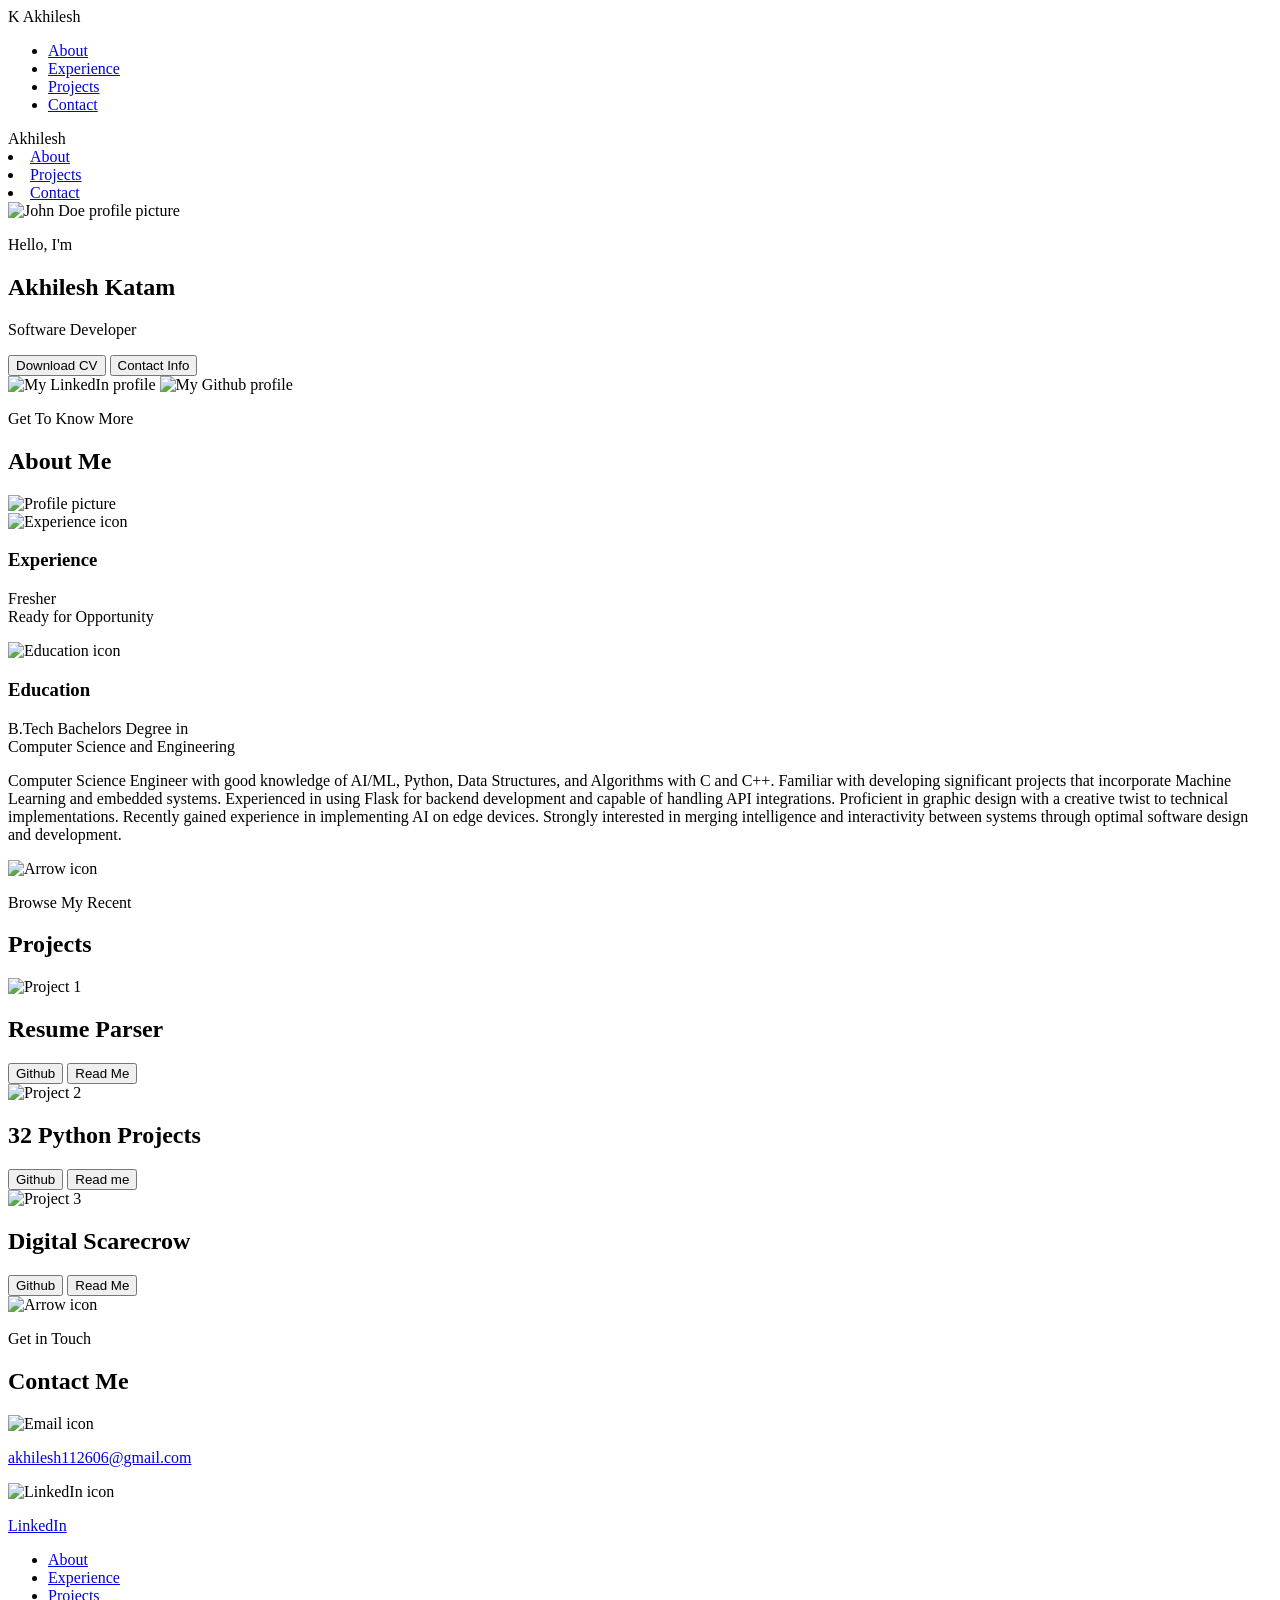
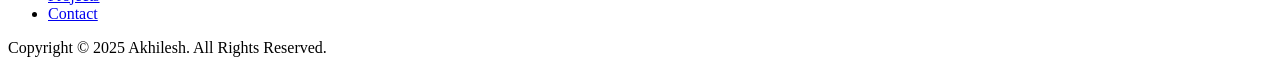
==== index.html @ 87db5cc2 "Add files via upload" ====
<!DOCTYPE html>
<html lang="en">
  <head>
    <meta charset="UTF-8" />
    <meta http-equiv="X-UA-Compatible" content="IE=edge" />
    <meta name="viewport" content="width=device-width, initial-scale=1.0" />
    <title>Akhilesh</title>
    <link rel="stylesheet" href="style.css" />
    <link rel="stylesheet" href="mediaqueries.css" />
  </head>
  <body>
    <nav id="desktop-nav">
      <div class="logo">K Akhilesh</div>
      <div>
        <ul class="nav-links">
          <li><a href="#about">About</a></li>
          <li><a href="#experience">Experience</a></li>
          <li><a href="#projects">Projects</a></li>
          <li><a href="#contact">Contact</a></li>
        </ul>
      </div>
    </nav>
    <nav id="hamburger-nav">
      <div class="logo">Akhilesh</div>
      <div class="hamburger-menu">
        <div class="hamburger-icon" onclick="toggleMenu()">
          <span></span>
          <span></span>
          <span></span>
        </div>
        <div class="menu-links">
          <li><a href="#about" onclick="toggleMenu()">About</a></li>
          <!-- <li><a href="#experience" onclick="toggleMenu()">Experience</a></li> -->
          <li><a href="#projects" onclick="toggleMenu()">Projects</a></li>
          <li><a href="#contact" onclick="toggleMenu()">Contact</a></li>
        </div>
      </div>
    </nav>
    <section id="profile">
      <div class="section__pic-container">
        <img src="./assets/profile-pic.png" alt="John Doe profile picture" />
      </div>
      <div class="section__text">
        <p class="section__text__p1">Hello, I'm</p>
        <h1 class="title">Akhilesh Katam</h1>
        <p class="section__text__p2">Software Developer</p>
        <div class="btn-container">
          <button
            class="btn btn-color-2"
            onclick="window.open('./assets/Akhilesh-Resume.pdf')"
          >
            Download CV
          </button>
          <button class="btn btn-color-1" onclick="location.href='./#contact'">
            Contact Info
          </button>
        </div>
        <div id="socials-container">
          <img
            src="./assets/linkedin.png"
            alt="My LinkedIn profile"
            class="icon"
            onclick="location.href='https://www.linkedin.com/in/akhilesh112606'"
          />
          <img
            src="./assets/github.png"
            alt="My Github profile"
            class="icon"
            onclick="location.href='https://github.com/akhilesh112606'"
          />
        </div>
      </div>
    </section>
    <section id="about">
      <p class="section__text__p1">Get To Know More</p>
      <h1 class="title">About Me</h1>
      <div class="section-container">
        <div class="section__pic-container">
          <img
            src="./assets/about-pic.png"
            alt="Profile picture"
            class="about-pic"
          />
        </div>
        <div class="about-details-container">
          <div class="about-containers">
            <div class="details-container">
              <img
                src="./assets/experience.png"
                alt="Experience icon"
                class="icon"
              />
              <h3>Experience</h3>
              <p>Fresher<br />Ready for Opportunity</p>
            </div>
            <div class="details-container">
              <img
                src="./assets/education.png"
                alt="Education icon"
                class="icon"
              />
              <h3>Education</h3>
              <p>B.Tech Bachelors Degree in<br />Computer Science and Engineering</p>
            </div>
          </div>
          <div class="text-container">
            <p>
              Computer Science Engineer with good knowledge of AI/ML, Python, Data Structures, and Algorithms with C and 
C++. Familiar with developing significant projects that incorporate Machine Learning and embedded systems. 
Experienced in using Flask for backend development and capable of handling API integrations. Proficient in 
graphic design with a creative twist to technical implementations. Recently gained experience in implementing AI 
on edge devices. Strongly interested in merging intelligence and interactivity between systems through optimal 
software design and development. 
            </p>
          </div>
        </div>
      </div>
      <img
        src="./assets/arrow.png"
        alt="Arrow icon"
        class="icon arrow"
        onclick="location.href='./#experience'"
      />
    </section>
    <!-- <section id="experience">
      <p class="section__text__p1">Explore My</p>
      <h1 class="title">Experience</h1>
      <div class="experience-details-container">
        <div class="about-containers">
          <div class="details-container">
            <h2 class="experience-sub-title">Frontend Development</h2>
            <div class="article-container">
              <article>
                <img
                  src="./assets/checkmark.png"
                  alt="Experience icon"
                  class="icon"
                />
                <div>
                  <h3>HTML</h3>
                  <p>Experienced</p>
                </div>
              </article>
              <article>
                <img
                  src="./assets/checkmark.png"
                  alt="Experience icon"
                  class="icon"
                />
                <div>
                  <h3>CSS</h3>
                  <p>Experienced</p>
                </div>
              </article>
              <article>
                <img
                  src="./assets/checkmark.png"
                  alt="Experience icon"
                  class="icon"
                />
                <div>
                  <h3>SASS</h3>
                  <p>Intermediate</p>
                </div>
              </article>
              <article>
                <img
                  src="./assets/checkmark.png"
                  alt="Experience icon"
                  class="icon"
                />
                <div>
                  <h3>JavaScript</h3>
                  <p>Basic</p>
                </div>
              </article>
              <article>
                <img
                  src="./assets/checkmark.png"
                  alt="Experience icon"
                  class="icon"
                />
                <div>
                  <h3>TypeScript</h3>
                  <p>Basic</p>
                </div>
              </article>
              <article>
                <img
                  src="./assets/checkmark.png"
                  alt="Experience icon"
                  class="icon"
                />
                <div>
                  <h3>Material UI</h3>
                  <p>Intermediate</p>
                </div>
              </article>
            </div>
          </div>
          <div class="details-container">
            <h2 class="experience-sub-title">Frontend Development</h2>
            <div class="article-container">
              <article>
                <img
                  src="./assets/checkmark.png"
                  alt="Experience icon"
                  class="icon"
                />
                <div>
                  <h3>PostgreSQL</h3>
                  <p>Basic</p>
                </div>
              </article>
              <article>
                <img
                  src="./assets/checkmark.png"
                  alt="Experience icon"
                  class="icon"
                />
                <div>
                  <h3>Node JS</h3>
                  <p>Intermediate</p>
                </div>
              </article>
              <article>
                <img
                  src="./assets/checkmark.png"
                  alt="Experience icon"
                  class="icon"
                />
                <div>
                  <h3>Express JS</h3>
                  <p>Intermediate</p>
                </div>
              </article>
              <article>
                <img
                  src="./assets/checkmark.png"
                  alt="Experience icon"
                  class="icon"
                />
                <div>
                  <h3>Git</h3>
                  <p>Intermediate</p>
                </div>
              </article>
            </div>
          </div>
        </div>
      </div>
      <img
        src="./assets/arrow.png"
        alt="Arrow icon"
        class="icon arrow"
        onclick="location.href='./#projects'"
      />
    </section> -->
    <section id="projects">
      <p class="section__text__p1">Browse My Recent</p>
      <h1 class="title">Projects</h1>
      <div class="experience-details-container">
        <div class="about-containers">
          <div class="details-container color-container">
            <div class="article-container">
              <img
                src="./assets/project-1.png"
                alt="Project 1"
                class="project-img"
              />
            </div>
            <h2 class="experience-sub-title project-title">Resume Parser</h2>
            <div class="btn-container">
              <button
                class="btn btn-color-2 project-btn"
                onclick="location.href='https://github.com/akhilesh112606/Resume_Parser'"
              >
                Github
              </button>
              <button
                class="btn btn-color-2 project-btn"
                onclick="location.href='https://github.com/akhilesh112606/Resume_Parser/blob/main/README.md'"
              >
                Read Me
              </button>
            </div>
          </div>
          <div class="details-container color-container">
            <div class="article-container">
              <img
                src="./assets/project-2.png"
                alt="Project 2"
                class="project-img"
              />
            </div>
            <h2 class="experience-sub-title project-title">32 Python Projects</h2>
            <div class="btn-container">
              <button
                class="btn btn-color-2 project-btn"
                onclick="location.href='https://github.com/akhilesh112606/Python-Projects'"
              >
                Github
              </button>
              <button
                class="btn btn-color-2 project-btn"
                onclick="location.href='https://github.com/akhilesh112606/Python-Projects/blob/main/README.md'"
              >
                Read me
              </button>
            </div>
          </div>
          <div class="details-container color-container">
            <div class="article-container">
              <img
                src="./assets/project-3.jpg"
                alt="Project 3"
                class="project-img"
              />
            </div>
            <h2 class="experience-sub-title project-title">Digital Scarecrow</h2>
            <div class="btn-container">
              <button
                class="btn btn-color-2 project-btn"
                onclick="location.href='https://github.com/akhilesh112606/Digital-Scarecrow-IoT-ML'"
              >
                Github
              </button>
              <button
                class="btn btn-color-2 project-btn"
                onclick="location.href='https://github.com/akhilesh112606/Digital-Scarecrow-IoT-ML/blob/main/README.md'"
              >
                Read Me
              </button>
            </div>
          </div>
        </div>
      </div>
      <img
        src="./assets/arrow.png"
        alt="Arrow icon"
        class="icon arrow"
        onclick="location.href='./#contact'"
      />
    </section>
    <section id="contact">
      <p class="section__text__p1">Get in Touch</p>
      <h1 class="title">Contact Me</h1>
      <div class="contact-info-upper-container">
        <div class="contact-info-container">
          <img
            src="./assets/email.png"
            alt="Email icon"
            class="icon contact-icon email-icon"
          />
          <p><a href="mailto:akhilesh112606@gmail.com">akhilesh112606@gmail.com</a></p>
        </div>
        <div class="contact-info-container">
          <img
            src="./assets/linkedin.png"
            alt="LinkedIn icon"
            class="icon contact-icon"
          />
          <p><a href="https://www.linkedin.com/in/akhilesh112606">LinkedIn</a></p>
        </div>
      </div>
    </section>
    <footer>
      <nav>
        <div class="nav-links-container">
          <ul class="nav-links">
            <li><a href="#about">About</a></li>
            <li><a href="#experience">Experience</a></li>
            <li><a href="#projects">Projects</a></li>
            <li><a href="#contact">Contact</a></li>
          </ul>
        </div>
      </nav>
      <p>Copyright &#169; 2025 Akhilesh. All Rights Reserved.</p>
    </footer>
    <script src="script.js"></script>
  </body>
</html>
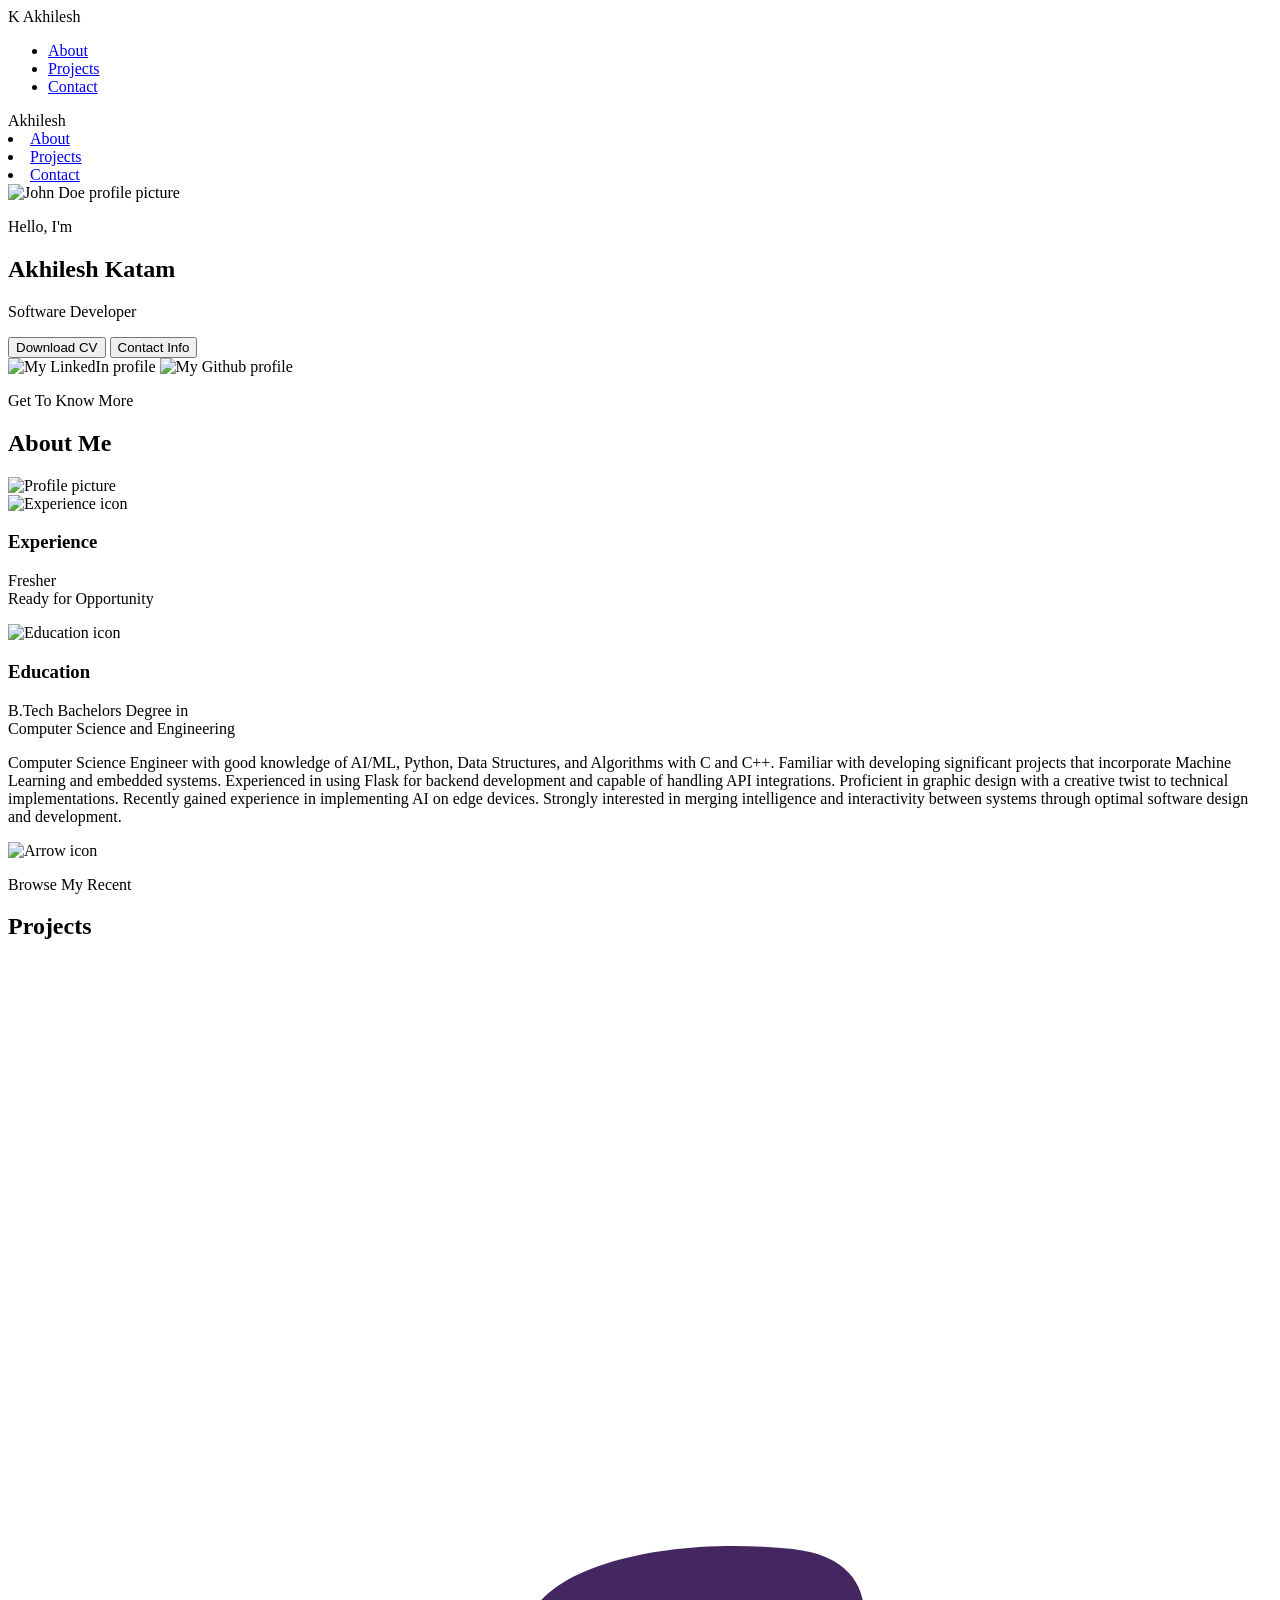
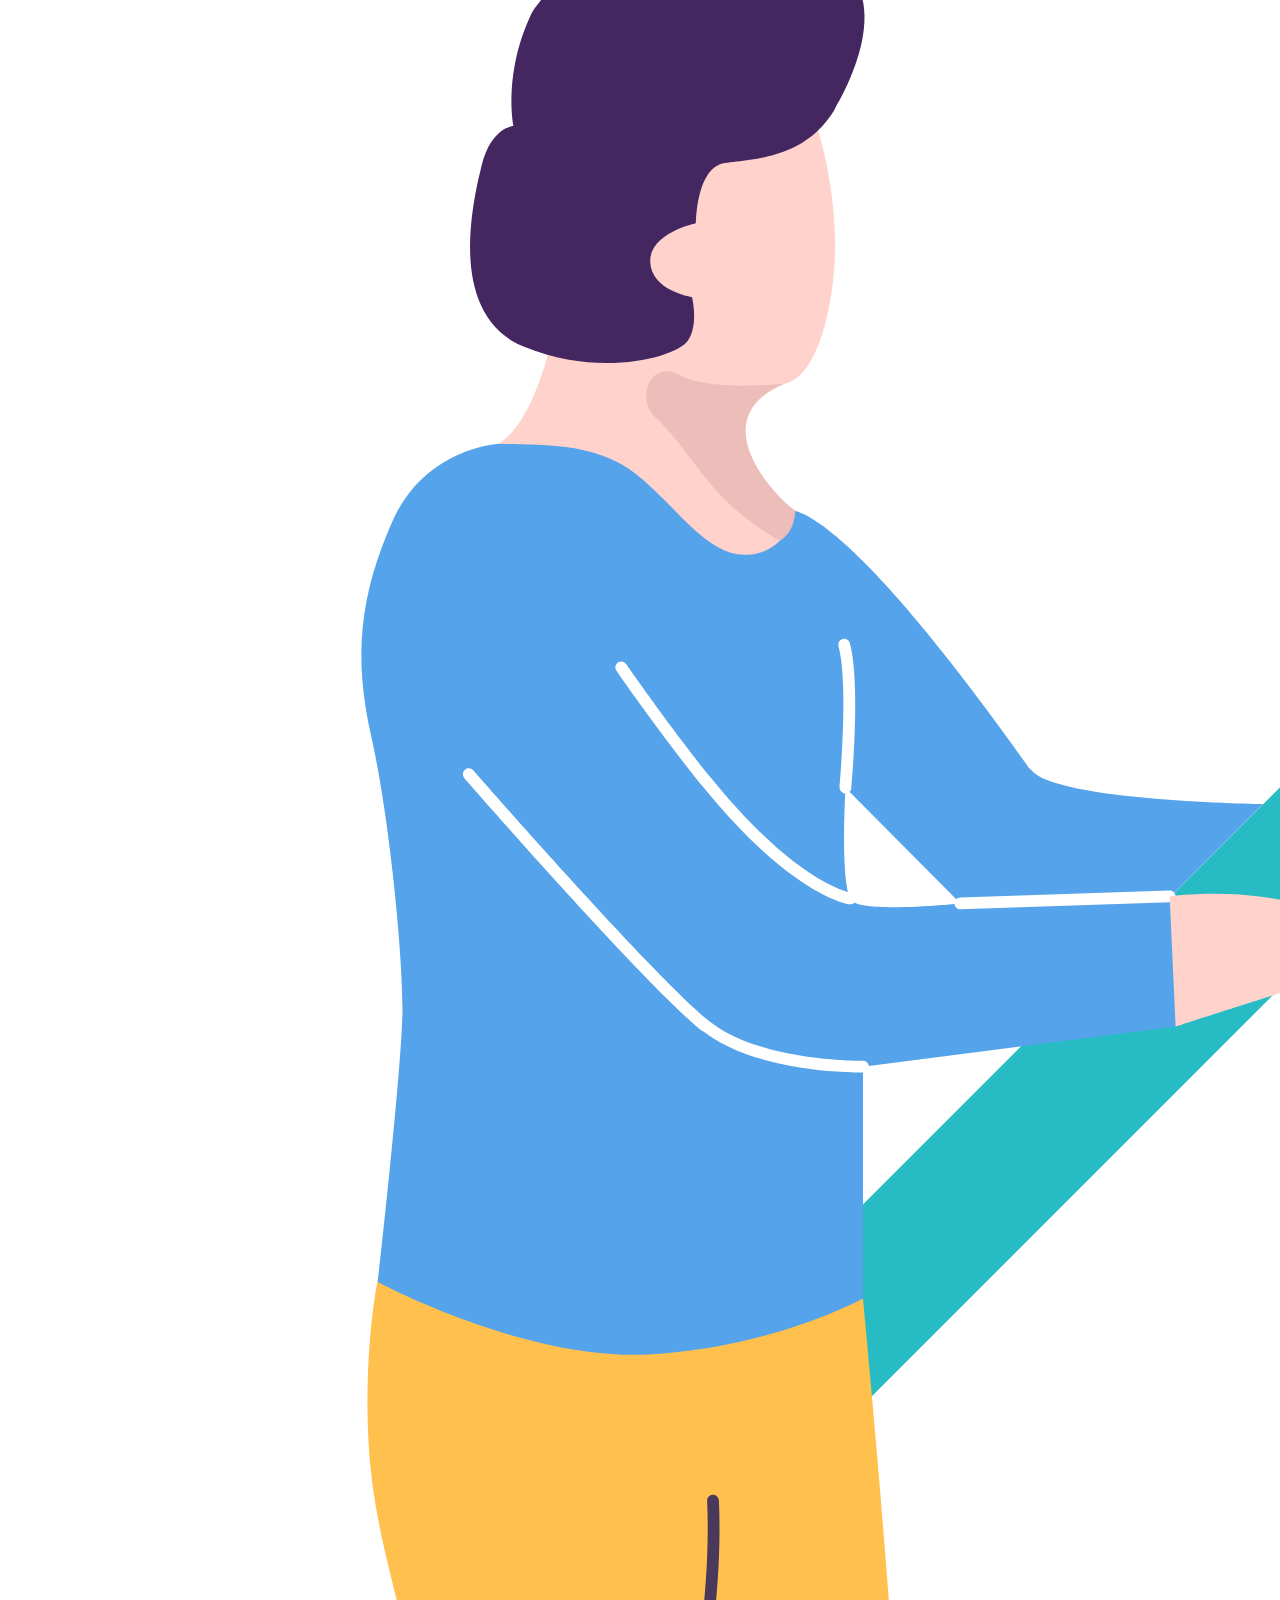
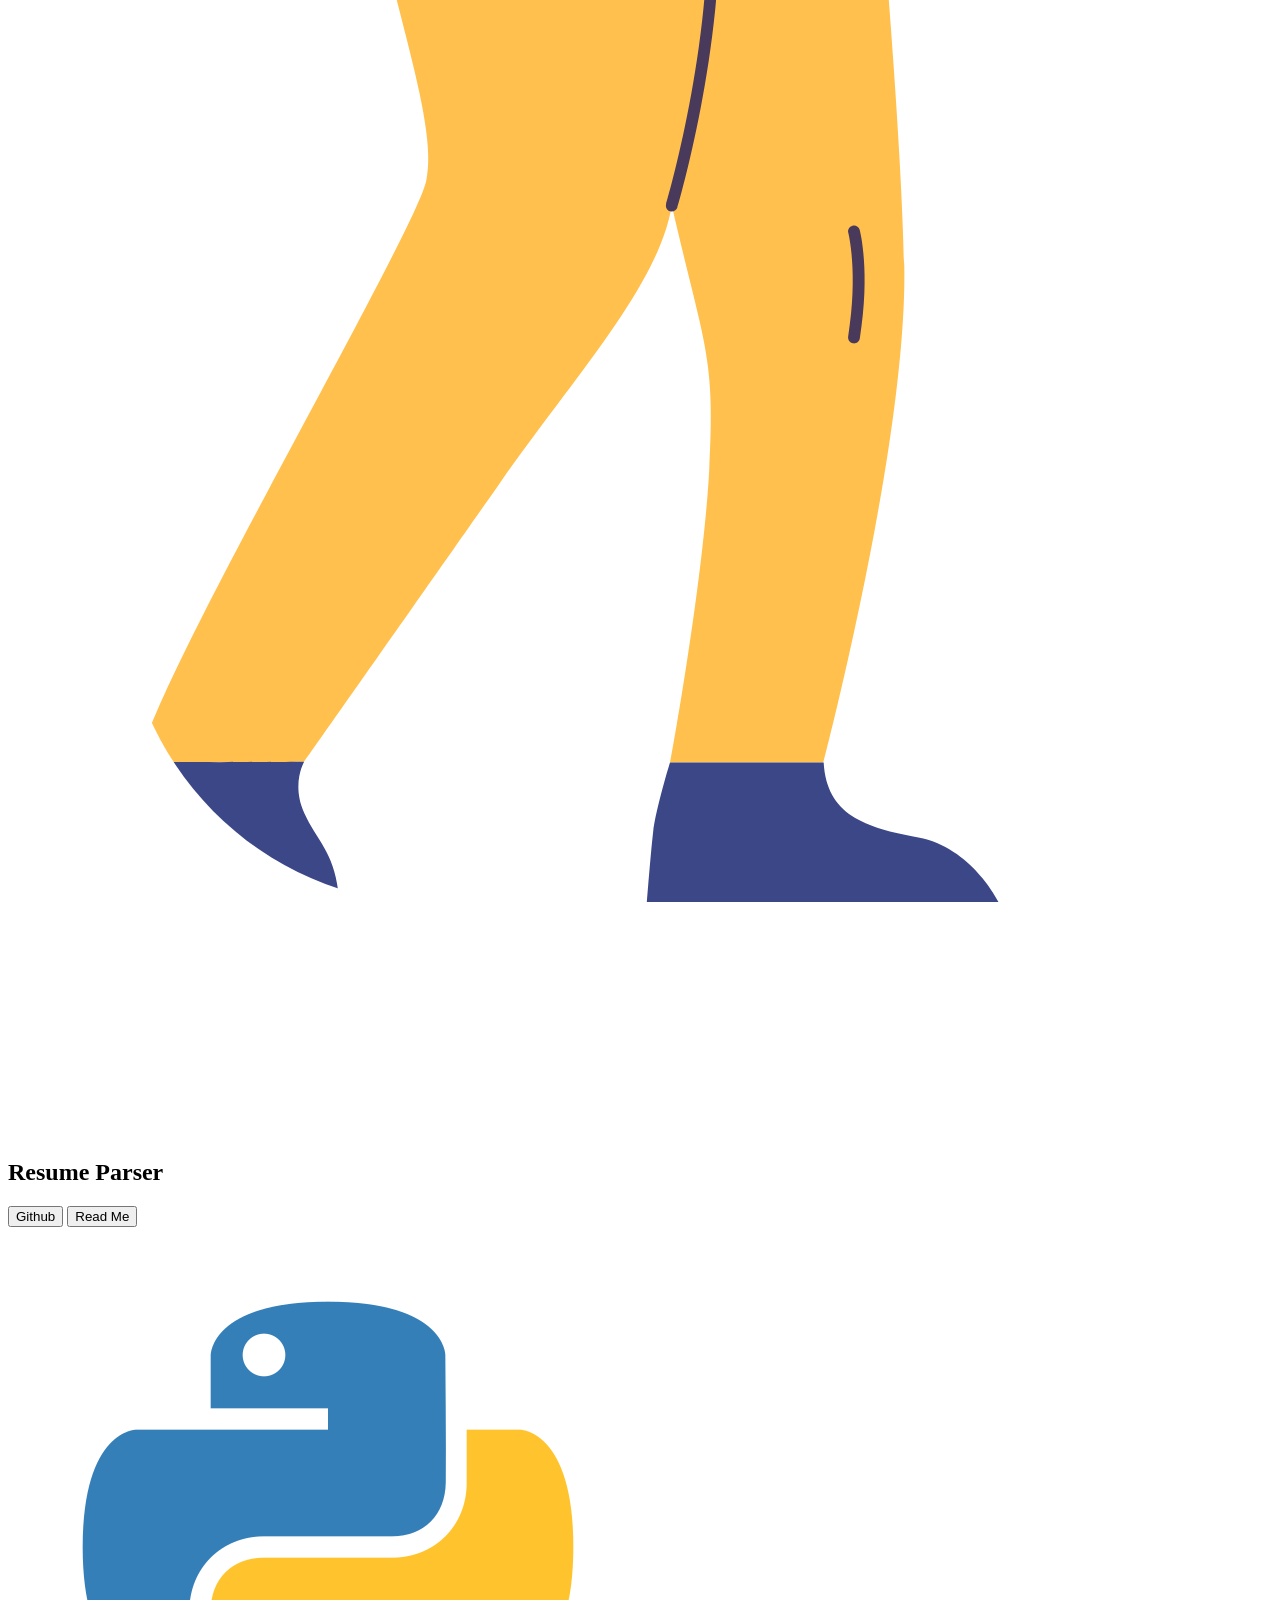
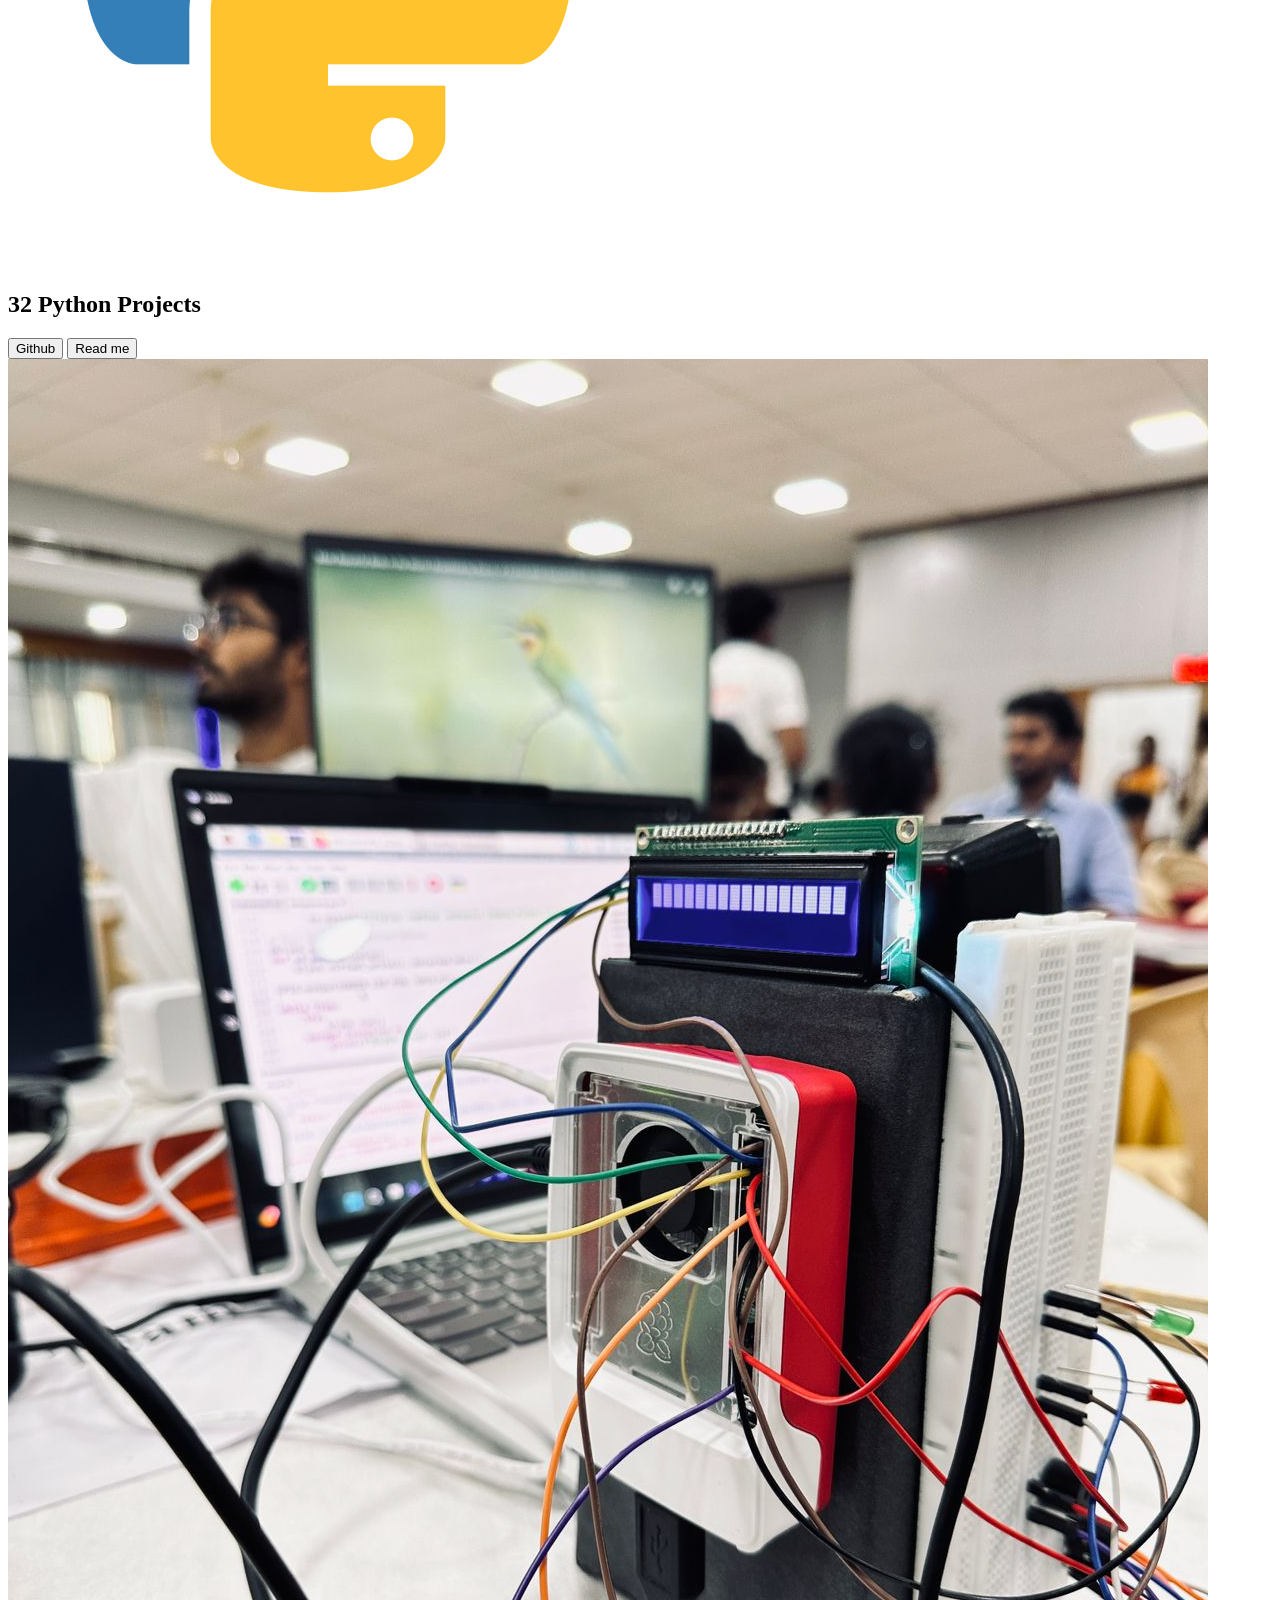
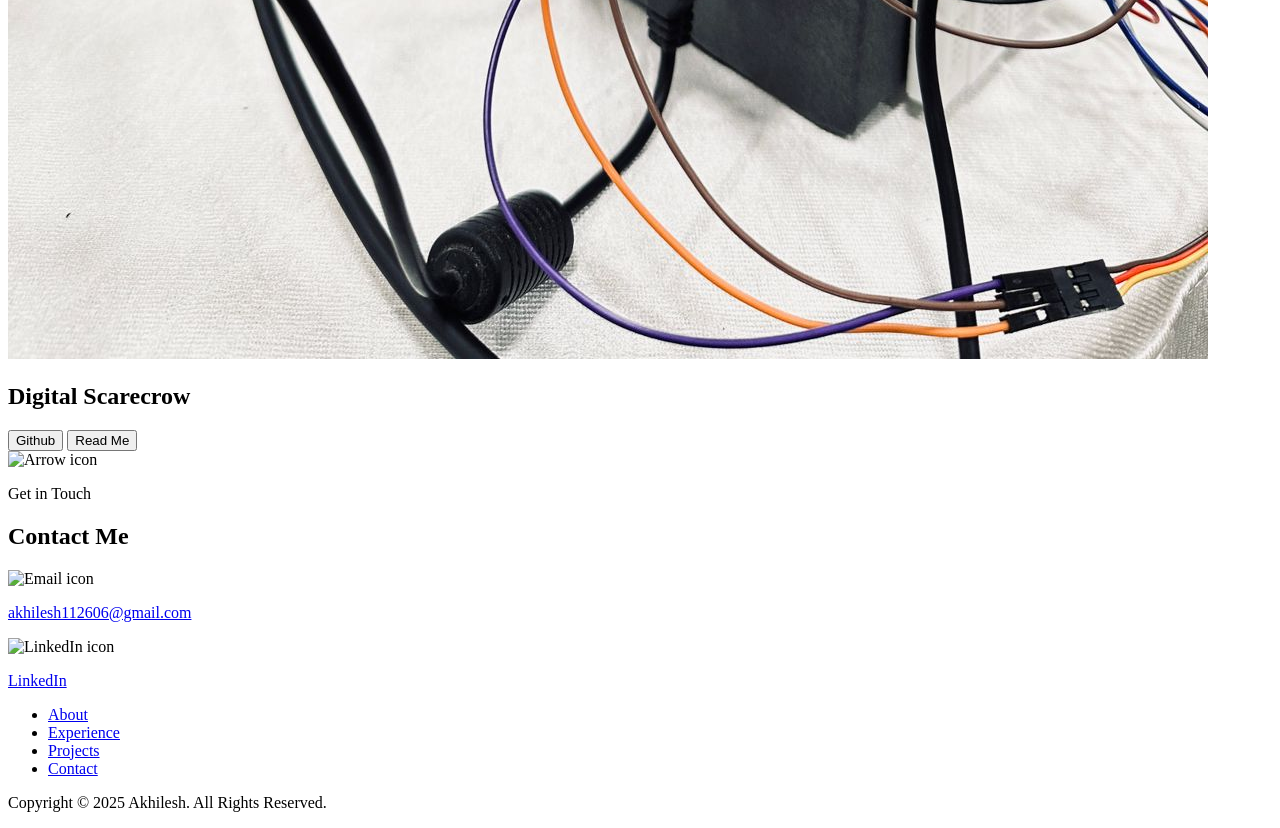
==== commit afdf99a9: "Update index.html" ====
--- a/index.html
+++ b/index.html
@@ -14,7 +14,7 @@
       <div>
         <ul class="nav-links">
           <li><a href="#about">About</a></li>
-          <li><a href="#experience">Experience</a></li>
+<!--           <li><a href="#experience">Experience</a></li> -->
           <li><a href="#projects">Projects</a></li>
           <li><a href="#contact">Contact</a></li>
         </ul>
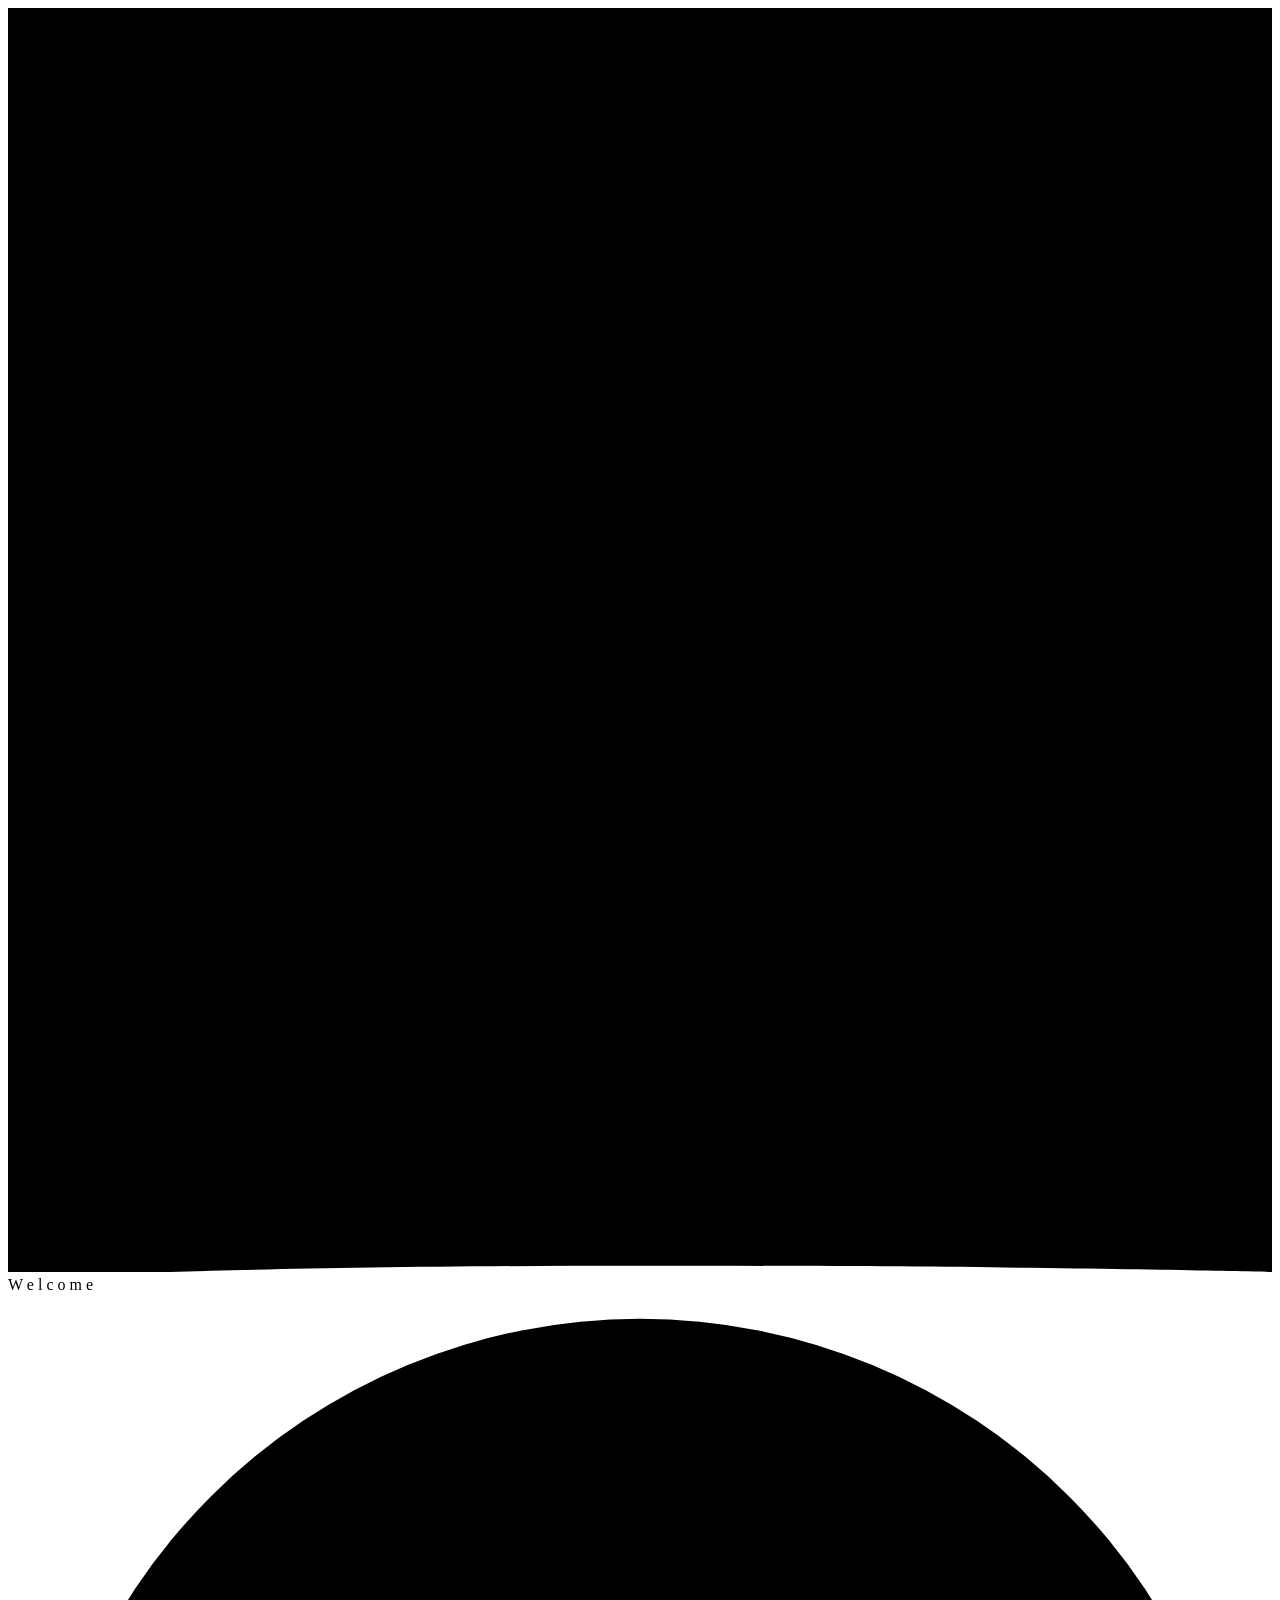
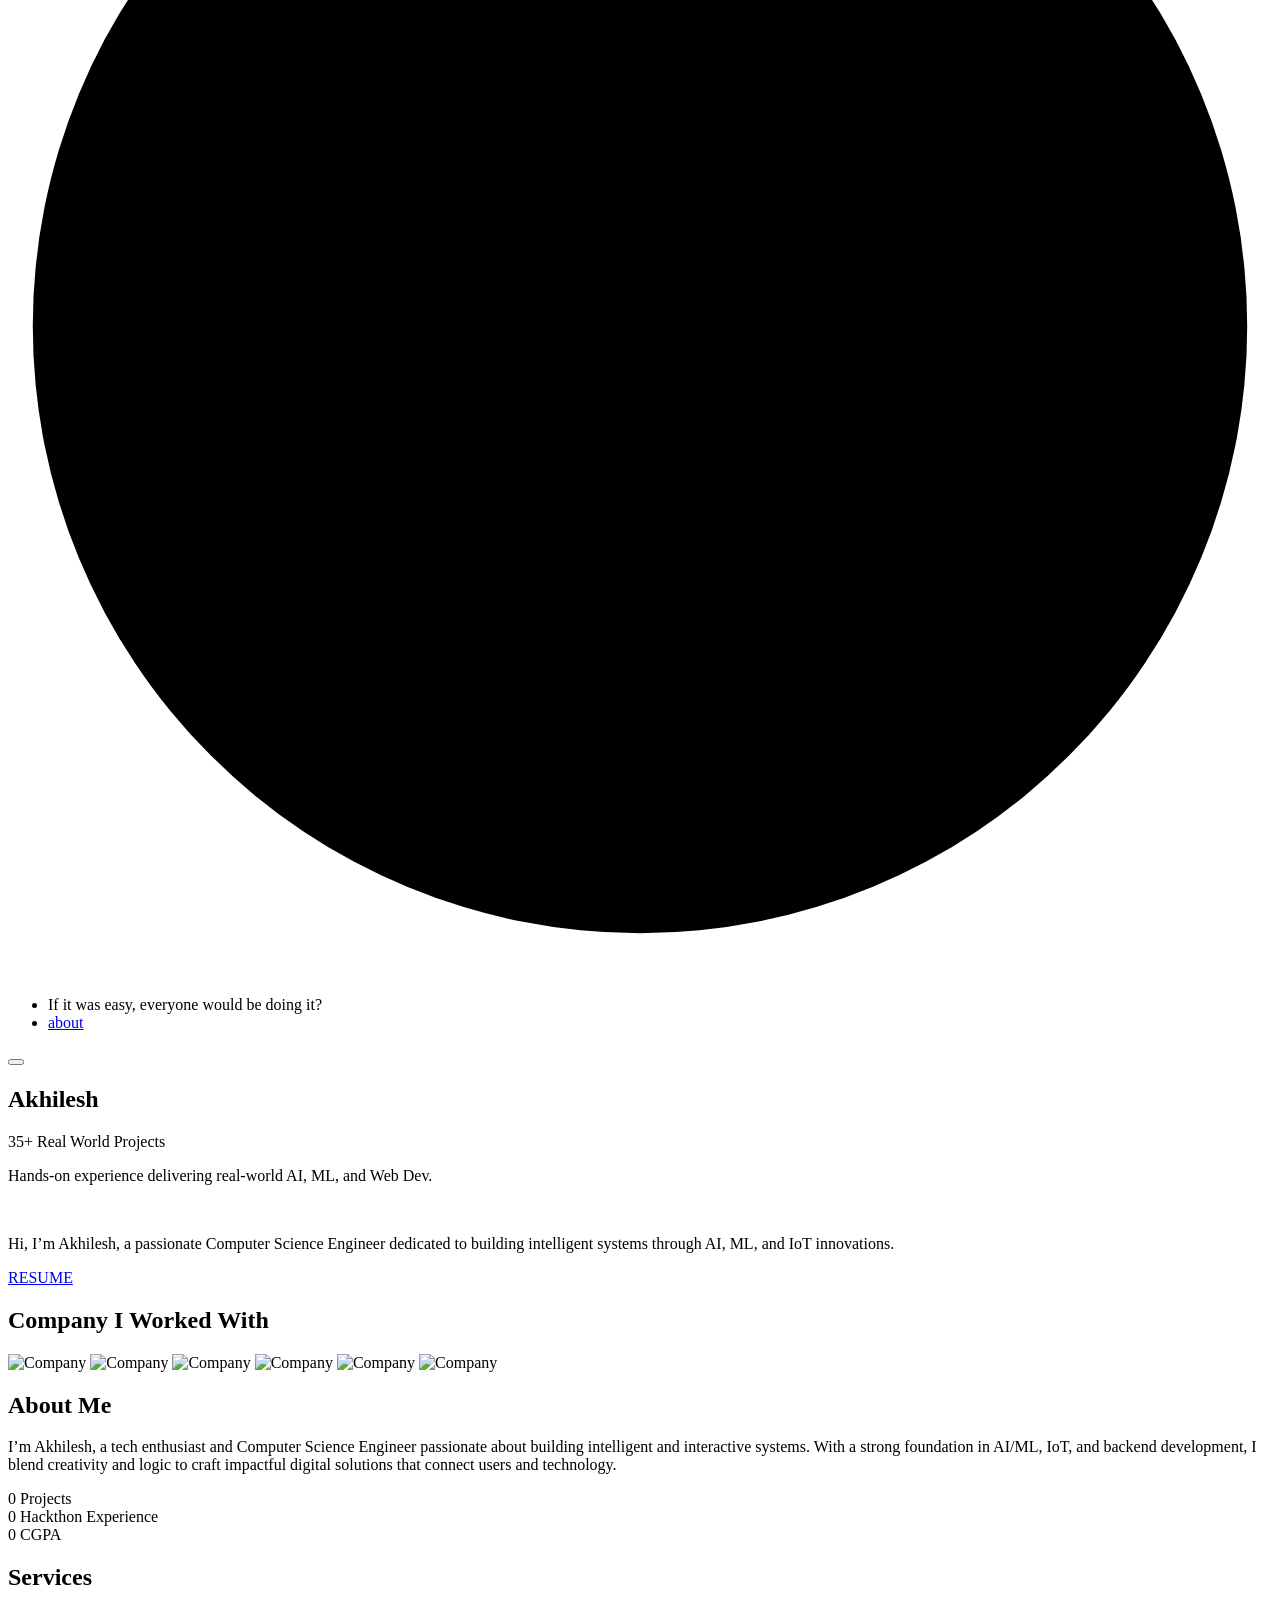
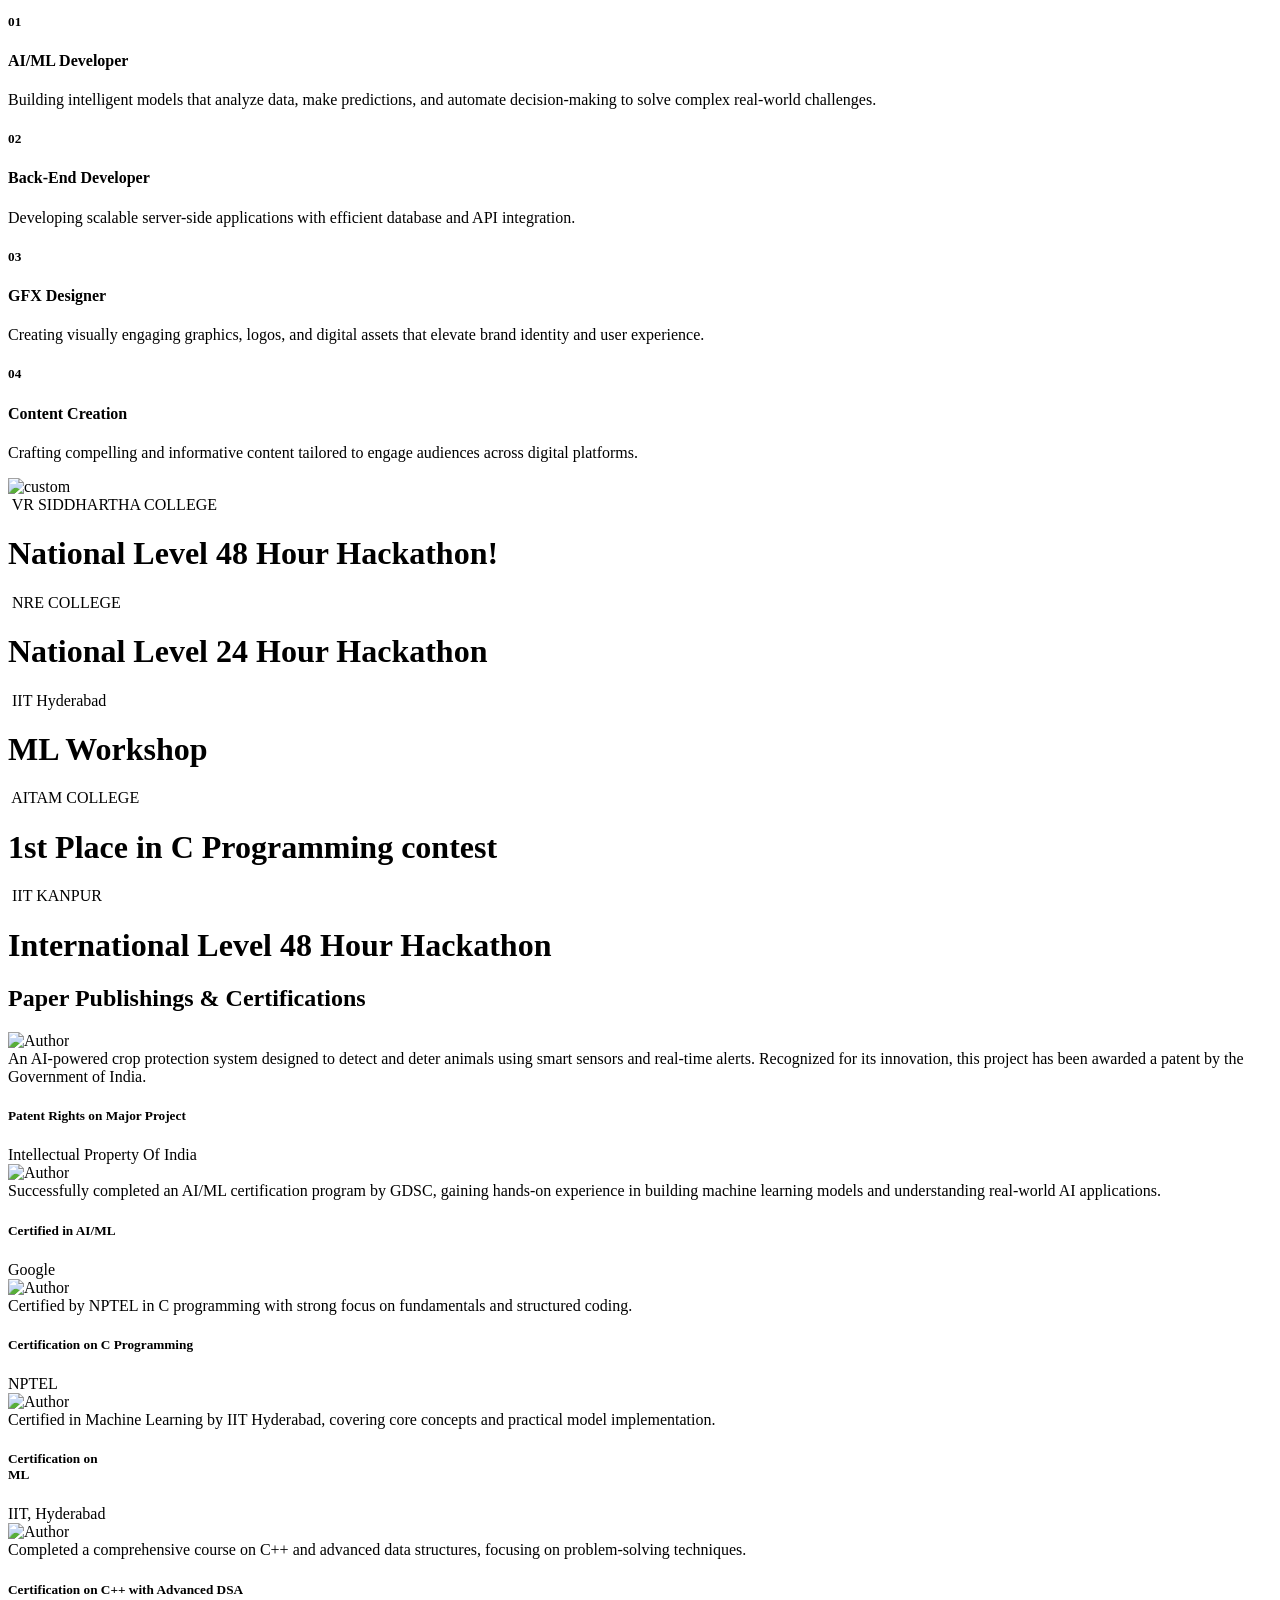
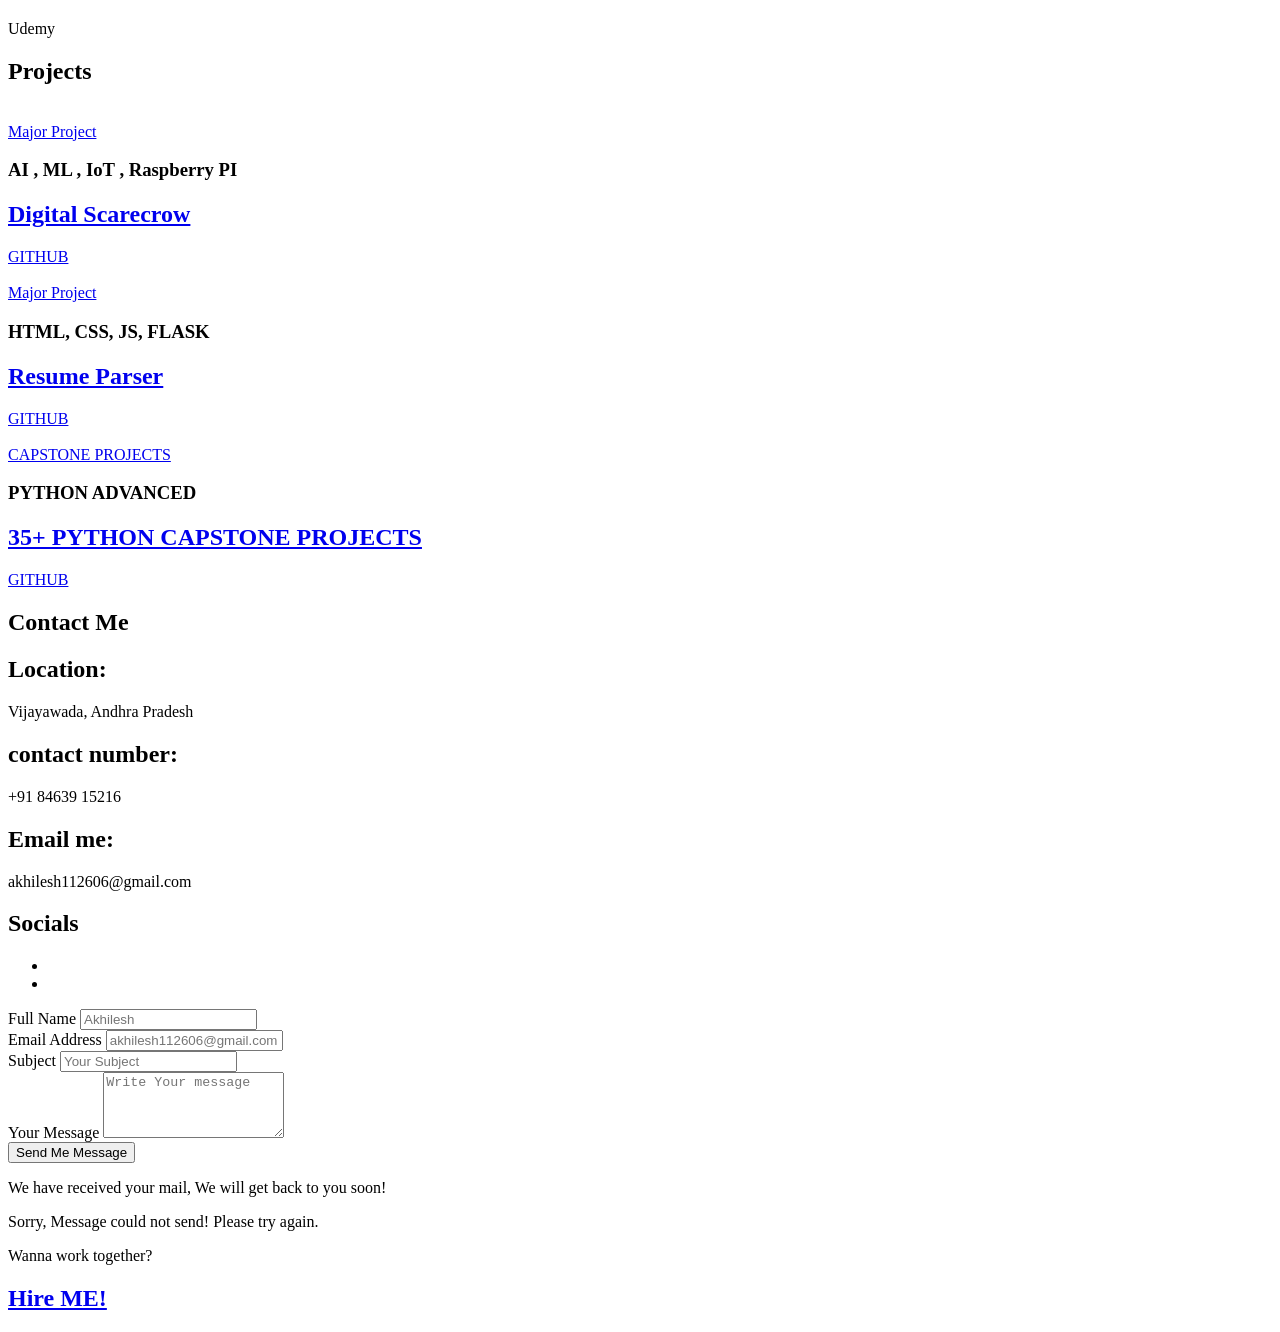
==== commit ffd364ea: "Add files via upload" ====
--- a/index.html
+++ b/index.html
@@ -1,382 +1,721 @@
-<!DOCTYPE html>
-<html lang="en">
-  <head>
-    <meta charset="UTF-8" />
-    <meta http-equiv="X-UA-Compatible" content="IE=edge" />
-    <meta name="viewport" content="width=device-width, initial-scale=1.0" />
-    <title>Akhilesh</title>
-    <link rel="stylesheet" href="style.css" />
-    <link rel="stylesheet" href="mediaqueries.css" />
-  </head>
-  <body>
-    <nav id="desktop-nav">
-      <div class="logo">K Akhilesh</div>
-      <div>
-        <ul class="nav-links">
-          <li><a href="#about">About</a></li>
-<!--           <li><a href="#experience">Experience</a></li> -->
-          <li><a href="#projects">Projects</a></li>
-          <li><a href="#contact">Contact</a></li>
-        </ul>
-      </div>
-    </nav>
-    <nav id="hamburger-nav">
-      <div class="logo">Akhilesh</div>
-      <div class="hamburger-menu">
-        <div class="hamburger-icon" onclick="toggleMenu()">
-          <span></span>
-          <span></span>
-          <span></span>
-        </div>
-        <div class="menu-links">
-          <li><a href="#about" onclick="toggleMenu()">About</a></li>
-          <!-- <li><a href="#experience" onclick="toggleMenu()">Experience</a></li> -->
-          <li><a href="#projects" onclick="toggleMenu()">Projects</a></li>
-          <li><a href="#contact" onclick="toggleMenu()">Contact</a></li>
-        </div>
-      </div>
-    </nav>
-    <section id="profile">
-      <div class="section__pic-container">
-        <img src="./assets/profile-pic.png" alt="John Doe profile picture" />
-      </div>
-      <div class="section__text">
-        <p class="section__text__p1">Hello, I'm</p>
-        <h1 class="title">Akhilesh Katam</h1>
-        <p class="section__text__p2">Software Developer</p>
-        <div class="btn-container">
-          <button
-            class="btn btn-color-2"
-            onclick="window.open('./assets/Akhilesh-Resume.pdf')"
-          >
-            Download CV
-          </button>
-          <button class="btn btn-color-1" onclick="location.href='./#contact'">
-            Contact Info
-          </button>
-        </div>
-        <div id="socials-container">
-          <img
-            src="./assets/linkedin.png"
-            alt="My LinkedIn profile"
-            class="icon"
-            onclick="location.href='https://www.linkedin.com/in/akhilesh112606'"
-          />
-          <img
-            src="./assets/github.png"
-            alt="My Github profile"
-            class="icon"
-            onclick="location.href='https://github.com/akhilesh112606'"
-          />
-        </div>
-      </div>
-    </section>
-    <section id="about">
-      <p class="section__text__p1">Get To Know More</p>
-      <h1 class="title">About Me</h1>
-      <div class="section-container">
-        <div class="section__pic-container">
-          <img
-            src="./assets/about-pic.png"
-            alt="Profile picture"
-            class="about-pic"
-          />
-        </div>
-        <div class="about-details-container">
-          <div class="about-containers">
-            <div class="details-container">
-              <img
-                src="./assets/experience.png"
-                alt="Experience icon"
-                class="icon"
-              />
-              <h3>Experience</h3>
-              <p>Fresher<br />Ready for Opportunity</p>
-            </div>
-            <div class="details-container">
-              <img
-                src="./assets/education.png"
-                alt="Education icon"
-                class="icon"
-              />
-              <h3>Education</h3>
-              <p>B.Tech Bachelors Degree in<br />Computer Science and Engineering</p>
-            </div>
-          </div>
-          <div class="text-container">
-            <p>
-              Computer Science Engineer with good knowledge of AI/ML, Python, Data Structures, and Algorithms with C and 
-C++. Familiar with developing significant projects that incorporate Machine Learning and embedded systems. 
-Experienced in using Flask for backend development and capable of handling API integrations. Proficient in 
-graphic design with a creative twist to technical implementations. Recently gained experience in implementing AI 
-on edge devices. Strongly interested in merging intelligence and interactivity between systems through optimal 
-software design and development. 
-            </p>
-          </div>
-        </div>
-      </div>
-      <img
-        src="./assets/arrow.png"
-        alt="Arrow icon"
-        class="icon arrow"
-        onclick="location.href='./#experience'"
-      />
-    </section>
-    <!-- <section id="experience">
-      <p class="section__text__p1">Explore My</p>
-      <h1 class="title">Experience</h1>
-      <div class="experience-details-container">
-        <div class="about-containers">
-          <div class="details-container">
-            <h2 class="experience-sub-title">Frontend Development</h2>
-            <div class="article-container">
-              <article>
-                <img
-                  src="./assets/checkmark.png"
-                  alt="Experience icon"
-                  class="icon"
-                />
-                <div>
-                  <h3>HTML</h3>
-                  <p>Experienced</p>
-                </div>
-              </article>
-              <article>
-                <img
-                  src="./assets/checkmark.png"
-                  alt="Experience icon"
-                  class="icon"
-                />
-                <div>
-                  <h3>CSS</h3>
-                  <p>Experienced</p>
-                </div>
-              </article>
-              <article>
-                <img
-                  src="./assets/checkmark.png"
-                  alt="Experience icon"
-                  class="icon"
-                />
-                <div>
-                  <h3>SASS</h3>
-                  <p>Intermediate</p>
-                </div>
-              </article>
-              <article>
-                <img
-                  src="./assets/checkmark.png"
-                  alt="Experience icon"
-                  class="icon"
-                />
-                <div>
-                  <h3>JavaScript</h3>
-                  <p>Basic</p>
-                </div>
-              </article>
-              <article>
-                <img
-                  src="./assets/checkmark.png"
-                  alt="Experience icon"
-                  class="icon"
-                />
-                <div>
-                  <h3>TypeScript</h3>
-                  <p>Basic</p>
-                </div>
-              </article>
-              <article>
-                <img
-                  src="./assets/checkmark.png"
-                  alt="Experience icon"
-                  class="icon"
-                />
-                <div>
-                  <h3>Material UI</h3>
-                  <p>Intermediate</p>
-                </div>
-              </article>
-            </div>
-          </div>
-          <div class="details-container">
-            <h2 class="experience-sub-title">Frontend Development</h2>
-            <div class="article-container">
-              <article>
-                <img
-                  src="./assets/checkmark.png"
-                  alt="Experience icon"
-                  class="icon"
-                />
-                <div>
-                  <h3>PostgreSQL</h3>
-                  <p>Basic</p>
-                </div>
-              </article>
-              <article>
-                <img
-                  src="./assets/checkmark.png"
-                  alt="Experience icon"
-                  class="icon"
-                />
-                <div>
-                  <h3>Node JS</h3>
-                  <p>Intermediate</p>
-                </div>
-              </article>
-              <article>
-                <img
-                  src="./assets/checkmark.png"
-                  alt="Experience icon"
-                  class="icon"
-                />
-                <div>
-                  <h3>Express JS</h3>
-                  <p>Intermediate</p>
-                </div>
-              </article>
-              <article>
-                <img
-                  src="./assets/checkmark.png"
-                  alt="Experience icon"
-                  class="icon"
-                />
-                <div>
-                  <h3>Git</h3>
-                  <p>Intermediate</p>
-                </div>
-              </article>
-            </div>
-          </div>
-        </div>
-      </div>
-      <img
-        src="./assets/arrow.png"
-        alt="Arrow icon"
-        class="icon arrow"
-        onclick="location.href='./#projects'"
-      />
-    </section> -->
-    <section id="projects">
-      <p class="section__text__p1">Browse My Recent</p>
-      <h1 class="title">Projects</h1>
-      <div class="experience-details-container">
-        <div class="about-containers">
-          <div class="details-container color-container">
-            <div class="article-container">
-              <img
-                src="./assets/project-1.png"
-                alt="Project 1"
-                class="project-img"
-              />
-            </div>
-            <h2 class="experience-sub-title project-title">Resume Parser</h2>
-            <div class="btn-container">
-              <button
-                class="btn btn-color-2 project-btn"
-                onclick="location.href='https://github.com/akhilesh112606/Resume_Parser'"
-              >
-                Github
-              </button>
-              <button
-                class="btn btn-color-2 project-btn"
-                onclick="location.href='https://github.com/akhilesh112606/Resume_Parser/blob/main/README.md'"
-              >
-                Read Me
-              </button>
-            </div>
-          </div>
-          <div class="details-container color-container">
-            <div class="article-container">
-              <img
-                src="./assets/project-2.png"
-                alt="Project 2"
-                class="project-img"
-              />
-            </div>
-            <h2 class="experience-sub-title project-title">32 Python Projects</h2>
-            <div class="btn-container">
-              <button
-                class="btn btn-color-2 project-btn"
-                onclick="location.href='https://github.com/akhilesh112606/Python-Projects'"
-              >
-                Github
-              </button>
-              <button
-                class="btn btn-color-2 project-btn"
-                onclick="location.href='https://github.com/akhilesh112606/Python-Projects/blob/main/README.md'"
-              >
-                Read me
-              </button>
-            </div>
-          </div>
-          <div class="details-container color-container">
-            <div class="article-container">
-              <img
-                src="./assets/project-3.jpg"
-                alt="Project 3"
-                class="project-img"
-              />
-            </div>
-            <h2 class="experience-sub-title project-title">Digital Scarecrow</h2>
-            <div class="btn-container">
-              <button
-                class="btn btn-color-2 project-btn"
-                onclick="location.href='https://github.com/akhilesh112606/Digital-Scarecrow-IoT-ML'"
-              >
-                Github
-              </button>
-              <button
-                class="btn btn-color-2 project-btn"
-                onclick="location.href='https://github.com/akhilesh112606/Digital-Scarecrow-IoT-ML/blob/main/README.md'"
-              >
-                Read Me
-              </button>
-            </div>
-          </div>
-        </div>
-      </div>
-      <img
-        src="./assets/arrow.png"
-        alt="Arrow icon"
-        class="icon arrow"
-        onclick="location.href='./#contact'"
-      />
-    </section>
-    <section id="contact">
-      <p class="section__text__p1">Get in Touch</p>
-      <h1 class="title">Contact Me</h1>
-      <div class="contact-info-upper-container">
-        <div class="contact-info-container">
-          <img
-            src="./assets/email.png"
-            alt="Email icon"
-            class="icon contact-icon email-icon"
-          />
-          <p><a href="mailto:akhilesh112606@gmail.com">akhilesh112606@gmail.com</a></p>
-        </div>
-        <div class="contact-info-container">
-          <img
-            src="./assets/linkedin.png"
-            alt="LinkedIn icon"
-            class="icon contact-icon"
-          />
-          <p><a href="https://www.linkedin.com/in/akhilesh112606">LinkedIn</a></p>
-        </div>
-      </div>
-    </section>
-    <footer>
-      <nav>
-        <div class="nav-links-container">
-          <ul class="nav-links">
-            <li><a href="#about">About</a></li>
-            <li><a href="#experience">Experience</a></li>
-            <li><a href="#projects">Projects</a></li>
-            <li><a href="#contact">Contact</a></li>
-          </ul>
-        </div>
-      </nav>
-      <p>Copyright &#169; 2025 Akhilesh. All Rights Reserved.</p>
-    </footer>
-    <script src="script.js"></script>
-  </body>
-</html>
+<!DOCTYPE html>
+<html lang="en">
+
+<head>
+    <!-- META -->
+    <meta charset="utf-8">
+    <meta http-equiv="X-UA-Compatible" content="IE=edge">
+    <meta name="viewport" content="width=device-width, initial-scale=1">
+    <meta name="description" content="Nino - Modern Portfolio Template">
+    <meta name="keywords" content="personal, portfolio new, html, one page, bootstrap, new html template, design, creative, onepage, clean, modern">
+    <meta name="author" content="Tanvir Hossain">
+    <!-- PAGE TITLE -->
+    <title>Akhilesh</title>
+    <link rel="icon" type="image/x-icon" href="assets/images/favicon.png">
+    <!-- ALL GOOGLE FONTS -->
+    <link rel="preconnect" href="https://fonts.googleapis.com">
+    <link rel="preconnect" href="https://fonts.gstatic.com" crossorigin>
+    <link href="https://fonts.googleapis.com/css2?family=Oswald:wght@200..700&family=Poppins:ital,wght@0,100;0,200;0,300;0,400;0,500;0,600;0,700;0,800;0,900;1,100;1,200;1,300;1,400;1,500;1,600;1,700;1,800;1,900&display=swap" rel="stylesheet">
+    <!-- BOOTSTRAP CSS -->
+    <link rel="stylesheet" href="assets/css/bootstrap.min.css" />
+    <!-- FONT AWESOME CSS -->
+    <link rel="stylesheet" href="assets/css/font-awesome-pro.css" />
+    <!-- FONT AWESOME CSS -->
+    <link rel="stylesheet" href="assets/fonts/remixicon.css" />
+    <!-- MAGNIFIC CSS -->
+    <link rel="stylesheet" href="assets/css/magnific-popup.css">
+    <!-- NICE SELECT CSS -->
+    <link rel="stylesheet" href="assets/css/nice-select.min.css" />
+    <!-- ANIMATE CSS -->
+    <link rel="stylesheet" href="assets/css/animate.min.css" />
+    <!-- MOBILE MENU CSS -->
+    <link rel="stylesheet" href="assets/css/mobilemenu.css" />
+    <!-- SLICK CSS -->
+    <link rel="stylesheet" href="assets/css/slick.min.css" />
+    <!-- SPACING CSS -->
+    <link rel="stylesheet" href="assets/css/spacing.css" />
+    <!-- MAIN STYLE CSS -->
+    <link rel="stylesheet" href="assets/css/style.css" />
+    <!-- RESPONSIVE CSS -->
+    <link rel="stylesheet" href="assets/css/responsive.css">
+    <!-- HTML5 shim and Respond.js IE8 support of HTML5 elements and media queries -->
+    <!-- WARNING: Respond.js doesn't work if you view the page via file:// -->
+    <!--[if lt IE 9]>
+      <script src="https://oss.maxcdn.com/html5shiv/3.7.2/html5shiv.min.js"></script>
+      <script src="https://oss.maxcdn.com/respond/1.4.2/respond.min.js"></script>
+    <![endif]-->
+</head>
+
+<body>
+    <!-- START PRELOADER AREA-->
+    <div class="preloader">
+        <svg viewbox="0 0 1000 1000" preserveaspectratio="none">
+            <path id="preloaderSvg" d="M0,1005S175,995,500,995s500,5,500,5V0H0Z"></path>
+        </svg>
+        <div class="preloader-heading">
+            <div class="load-text">
+                <span>W</span>
+                <span>e</span>
+                <span>l</span>
+                <span>c</span>
+                <span>o</span>
+                <span>m</span>
+                <span>e</span>
+            </div>
+        </div>
+    </div>
+    <!-- END PRELOADER AREA -->
+    <!-- START SCROOL UP DESIGN AREA -->
+    <div class="progress-wrap cursor-pointer">
+        <i class="ri-arrow-up-s-line"></i>
+        <svg class="progress-circle svg-content" width="100%" height="100%" viewBox="-1 -1 102 102">
+            <path d="M50,1 a49,49 0 0,1 0,98 a49,49 0 0,1 0,-98" />
+        </svg>
+    </div>
+    <!-- / END SCROOL UP DESIGN AREA -->
+    <!-- START MAGIC CURSOR AND BALL AREA-->
+    <div id="magic-cursor">
+        <div id="ball"></div>
+    </div>
+    <!-- / END MAGIC CURSOR AND BALL AREA-->
+    <!-- START MENU DESIGN AREA-->
+    <header class="main-header">
+        <div class="header-upper">
+            <div class="container">
+                <div class="header-inner">
+                    <div class="row align-items-center">
+                        <div class="col-xl-2 col-lg-2 col-md-6 col-6 col-sm-3">
+                            <div class="logo-area">
+                                <div class="logo">
+                                    <a href="index.html"><img src="assets/images/logo.png" alt=""></a>
+                                </div>
+                            </div>
+                        </div>
+                        <div class="col-xl-10 col-lg-10 col-md-6 col-6 col-sm-9">
+                            <div class="main-menu">
+                                <nav id="mobile-menu">
+                                    <ul>
+                                        <li style="color: black;">If it was easy, everyone would be doing it?</li>
+                                        <li><a href="about.html" class="linkstyle">about</a></li>
+                                        <!-- <li><a href="service.html" class="linkstyle">services</a></li> -->
+                                        <!-- <li class="has-dropdown"><a href="projects.html" class="linkstyle">projects</a>
+                                            <ul class="sub-menu">
+                                                <li><a href="projects.html">Major Projects</a></li>
+                                                <li><a href="single-project.html">Capstone Projects</a></li>
+                                            </ul>
+                                        </li> -->
+                                        <!-- <li><a href="blog.html" class="linkstyle">Projects</a></li> -->
+                                        <!-- <li><a href="contact.html" class="linkstyle">Contact</a></li> -->
+                                    </ul>
+                                </nav>
+                            </div>
+                            <div class="side-menu-icon d-lg-none text-end">
+                                <a href="javascript:void(0)" class="info-toggle-btn f-right sidebar-toggle-btn"><i class="fal fa-bars"></i></a>
+                            </div>
+                        </div>
+                    </div>
+                </div>
+            </div>
+        </div>
+    </header>
+    <!-- // END MENU DESIGN AREA-->
+    <!-- START MOBILE MENU DESIGN AREA-->
+    <div class="sidebar__area">
+        <div class="sidebar__wrapper">
+            <div class="sidebar__close">
+                <button class="sidebar__close-btn" id="sidebar__close-btn">
+                    <i class="fal fa-times"></i>
+                </button>
+            </div>
+            <div class="sidebar__content mt-50 mb-20">
+                <div class="mobile-menu fix"></div>
+            </div>
+        </div>
+    </div>
+    <div class="body-overlay"></div>
+    <!-- // END MOBILE MENU DESIGN AREA-->
+    <!-- START HEADER DESIGN AREA -->
+    <section id="home" class="main-hero-area">
+        <div class="container">
+            <div class="row">
+                <div class="col-lg-12">
+                    <!-- START HERO DESIGN AREA -->
+                    <div class="hero-content wow fadeInUp text-center delay-0-2s">
+                        <h2>Akhilesh</h2>
+                    </div>
+                    <!-- / END HERO DESIGN AREA -->
+                </div>
+            </div>
+            <div class="row">
+                <div class="col-lg-3 pt-30">
+                    <!-- START HERO DESIGN AREA -->
+                    <div class="hero-content wow fadeInUp delay-0-2s">
+                        <div class="clienti-reviews">
+                            <!-- <ul class="clienti-profile">
+                                <li>
+                                    <img class="img-fluid" src="assets/images/avatar/01.jpg" alt="client">
+                                </li>
+                                <li>
+                                    <img class="img-fluid" src="assets/images/avatar/02.jpg" alt="client">
+                                </li>
+                                <li>
+                                    <img class="img-fluid" src="assets/images/avatar/03.jpg" alt="client">
+                                </li>
+                            </ul> -->
+                            <div class="reviews">35+ <span>Real World Projects</span>
+                                <p>Hands-on experience delivering real-world AI, ML, and Web Dev.</p>
+                            </div>
+                        </div>
+                    </div>
+                    <!-- / END HERO DESIGN AREA -->
+                </div>
+                <div class="col-lg-6">
+                    <div class="hero-image">
+                        <img src="assets/images/about/me.jpg" alt="">
+                    </div>
+                    <!-- / END HERO DESIGN AREA -->
+                </div>
+                <div class="col-lg-3 pt-30">
+                    <div class="hero-content wow fadeInUp delay-0-4s">
+                        <p>Hi, I’m Akhilesh, a passionate Computer Science Engineer dedicated to building intelligent systems through AI, ML, and IoT innovations.</p>
+                        <a class="theme-btn" href="assets/resume.pdf" download>RESUME</a>
+                    </div>
+                    <!-- / END HERO DESIGN AREA -->
+                </div>
+            </div>
+        </div>
+    </section>
+    <!-- / END HEADER DESIGN AREA -->
+    <!-- START COMPANY DESIGN AREA -->
+    <div class="company-design-area">
+        <div class="container">
+            <div class="row">
+                <div class="col-lg-12">
+                    <h2>Company I Worked With</h2>
+                    <div class="company-list">
+                        <div class="scroller" data-direction="left" data-speed="slow">
+                            <div class="scroller__inner">
+                                <img src="assets/images/client-logos/partner1.png" alt="Company" />
+                                <img src="assets/images/client-logos/partner1.png" alt="Company" />
+                                <img src="assets/images/client-logos/partner1.png" alt="Company" />
+                                <img src="assets/images/client-logos/partner1.png" alt="Company" />
+                                <img src="assets/images/client-logos/partner1.png" alt="Company" />
+                                <img src="assets/images/client-logos/partner1.png" alt="Company" />
+                            </div>
+                        </div>
+                    </div>
+                </div>
+            </div>
+        </div>
+    </div>
+    <!-- // END COMPANY DESIGN AREA -->
+    <!-- START ABOUT DESIGN AREA -->
+    <section id="about" class="about-area">
+        <div class="container">
+            <div class="row">
+                <!-- START ABOUT TEXT DESIGN AREA -->
+                <div class="col-lg-3 col-sm-3">
+                    <h2 class="about-pre-title">About Me</h2>
+                </div>
+                <div class="col-lg-9 col-sm-9">
+                    <div class="about-content-part wow fadeInUp delay-0-2s">
+                        <p>I’m Akhilesh, a tech enthusiast and Computer Science Engineer passionate about building intelligent and interactive systems. With a strong foundation in AI/ML, IoT, and backend development, I blend creativity and logic to craft impactful digital solutions that connect users and technology.</p>
+                    </div>
+                    <!-- START COUNTER DESIGN AREA -->
+                    <div class="hero-counter-area d-flex justify-content-between wow fadeInUp delay-0-4s">
+                        <div class="counter-item counter-text-wrap">
+                            <span class="count-text plus" data-speed="3000" data-stop="35">0</span>
+                            <span class="counter-title">Projects</span>
+                        </div>
+                        <div class="counter-item counter-text-wrap">
+                            <span class="count-text plus" data-speed="3000" data-stop="4">0</span>
+                            <span class="counter-title">Hackthon Experience</span>
+                        </div>
+                        <div class="counter-item counter-text-wrap">
+                            <span class="count-text percent" data-speed="3000" data-stop="84">0</span>
+                            <span class="counter-title">CGPA</span>
+                        </div>
+                    </div>
+                    <!-- / END COUNTER DESIGN AREA -->
+                </div>
+                <!-- / END ABOUT TEXT DESIGN AREA -->
+            </div>
+        </div>
+    </section>
+    <!-- / END ABOUT DESIGN AREA -->
+    <!-- START SERVICE DESIGN AREA -->
+    <section id="services" class="services-area">
+        <div class="container">
+            <div class="row">
+                <div class="col-xl-12 col-lg-12">
+                    <div class="section-title section-black-title wow fadeInUp delay-0-2s">
+                        <h2>Services</h2>
+                    </div>
+                </div>
+            </div>
+            <div class="row">
+                <!-- START SINGLE SERVICE DESIGN AREA -->
+                <div class="col-lg-8 col-md-7">
+                    <div class="service-item wow fadeInUp delay-0-2s">
+                        <i class="ri-arrow-right-up-line"></i>
+                        <h5>01</h5>
+                        <h4>AI/ML Developer</h4>
+                        <p>Building intelligent models that analyze data, make predictions, and automate decision-making to solve complex real-world challenges.</p>
+                    </div>
+                </div>
+                <!-- / END SINGLE SERVICE DESIGN AREA -->
+                <!-- START SINGLE SERVICE DESIGN AREA -->
+                <div class="col-lg-4 col-md-5">
+                    <div class="service-item wow fadeInUp delay-0-4s">
+                        <i class="ri-arrow-right-up-line"></i>
+                        <h5>02</h5>
+                        <h4>Back-End Developer</h4>
+                        <p>Developing scalable server-side applications with efficient database and API integration.</p>
+                    </div>
+                </div>
+                <!-- / END SINGLE SERVICE DESIGN AREA -->
+                <!-- START SINGLE SERVICE DESIGN AREA -->
+                <div class="col-lg-4 col-md-5">
+                    <div class="service-item wow fadeInUp delay-0-6s">
+                        <i class="ri-arrow-right-up-line"></i>
+                        <h5>03</h5>
+                        <h4>GFX Designer</h4>
+                        <p>Creating visually engaging graphics, logos, and digital assets that elevate brand identity and user experience.</p>
+                    </div>
+                </div>
+                <!-- / END SINGLE SERVICE DESIGN AREA -->
+                <!-- START SINGLE SERVICE DESIGN AREA -->
+                <div class="col-lg-8 col-md-7">
+                    <div class="service-item wow fadeInUp delay-0-8s">
+                        <i class="ri-arrow-right-up-line"></i>
+                        <h5>04</h5>
+                        <h4>Content Creation</h4>
+                        <p>Crafting compelling and informative content tailored to engage audiences across digital platforms.</p>
+                    </div>
+                </div>
+                <!-- / END SINGLE SERVICE DESIGN AREA -->
+            </div>
+        </div>
+    </section>
+    <!-- / END SERVICE DESIGN AREA -->
+    <!-- START PORTFOLIO DESIGN AREA -->
+    <div class="projects-area" id="portfolio">
+        <div class="custom-icon">
+            <img src="assets/images/custom/work-scribble.svg" alt="custom">
+        </div>
+        <div class="container-fluid">
+            <div class="row g-4 portfolio-grid">
+                <!-- START SINGLE PORTFOLIO DESIGN AREA -->
+                <div class="col-md-6 col-xl-6 portfolio-item category-1">
+                    <!-- <a href="assets/images/projects/work1.jpg" class="work-popup"> -->
+                        <div class="portfolio-box">
+                            <!-- Image -->
+                            <img src="assets/images/projects/work1.jpg" alt="" data-rjs="2">
+                            <!-- Category -->
+                            <span class="portfolio-category">VR SIDDHARTHA COLLEGE</span>
+                            <!-- Caption -->
+                            <div class="portfolio-caption">
+                                <h1>National Level 48 Hour Hackathon!</h1>
+                            </div>
+                        </div>
+                    <!-- </a> -->
+                </div>
+                <!-- // END SINGLE PORTFOLIO DESIGN AREA -->
+                <!-- START SINGLE PORTFOLIO DESIGN AREA -->
+                <div class="col-md-6 col-xl-6 portfolio-item category-2">
+                    <!-- <a href="single-project.html"> -->
+                        <div class="portfolio-box">
+                            <!-- Image -->
+                            <img src="assets/images/projects/work2.jpg" alt="" data-rjs="2">
+                            <!-- Category -->
+                            <span class="portfolio-category">NRE COLLEGE</span>
+                            <!-- Caption -->
+                            <div class="portfolio-caption">
+                                <h1>National Level 24 Hour Hackathon</h1>
+                            </div>
+                        </div>
+                    <!-- </a> -->
+                </div>
+                <!-- // END SINGLE PORTFOLIO DESIGN AREA -->
+                <!-- START SINGLE PORTFOLIO DESIGN AREA -->
+                <div class="col-md-6 col-xl-4 portfolio-item category-2">
+                    <!-- <a href="https://www.youtube.com/watch?v=qZEPs3vmYB4" class="popup-youtube"> -->
+                        <div class="portfolio-box">
+                            <!-- Image -->
+                            <img src="assets/images/projects/work3.jpg" alt="" data-rjs="2">
+                            <!-- Category -->
+                            <span class="portfolio-category">IIT Hyderabad</span>
+                            <!-- Caption -->
+                            <div class="portfolio-caption">
+                                <h1>ML Workshop</h1>
+                            </div>
+                        </div>
+                    <!-- </a> -->
+                </div>
+                <!-- // END SINGLE PORTFOLIO DESIGN AREA -->
+                <!-- START SINGLE PORTFOLIO DESIGN AREA -->
+                <div class="col-md-6 col-xl-4 portfolio-item category-1">
+                    <!-- <a href="assets/images/projects/work4.jpg" class="work-popup"> -->
+                        <div class="portfolio-box">
+                            <!-- Image -->
+                            <img src="assets/images/projects/work4.jpg" alt="" data-rjs="2">
+                            <!-- Category -->
+                            <span class="portfolio-category">AITAM COLLEGE</span>
+                            <!-- Caption -->
+                            <div class="portfolio-caption">
+                                <h1>1st Place in C Programming contest</h1>
+                            </div>
+                        </div>
+                    <!-- </a> -->
+                </div>
+                <!-- // END SINGLE PORTFOLIO DESIGN AREA -->
+                <!-- START SINGLE PORTFOLIO DESIGN AREA -->
+                <div class="col-md-6 col-xl-4 portfolio-item category-2">
+                    <!-- <a href="assets/images/projects/work5.jpg" class="work-popup"> -->
+                        <div class="portfolio-box">
+                            <!-- Image -->
+                            <img src="assets/images/projects/work5.jpg" alt="" data-rjs="2">
+                            <!-- Category -->
+                            <span class="portfolio-category">IIT KANPUR</span>
+                            <!-- Caption -->
+                            <div class="portfolio-caption">
+                                <h1>International Level 48 Hour Hackathon</h1>
+                            </div>
+                        </div>
+                    <!-- </a> -->
+                </div>
+                <!-- // END SINGLE PORTFOLIO DESIGN AREA -->
+            </div>
+        </div>
+    </div>
+    <!-- // END PORTFOLIO DESIGN AREA -->
+    <!-- START TESTIMONIALS DESIGN AREA -->
+    <section class="testimonials-area">
+        <div class="container">
+            <div class="row">
+                <div class="col-xl-12 col-lg-12">
+                    <div class="section-title section-black-title wow fadeInUp delay-0-2s">
+                        <h2>Paper Publishings & Certifications</h2>
+                    </div>
+                </div>
+            </div>
+            <div class="row">
+                <div class="col-lg-6 col-md-6">
+                    <!-- START SINGLE TESTIMONIALS DESIGN AREA -->
+                    <div class="testimonial-item wow fadeInUp delay-0-2s">
+                        <div class="author">
+                            <img src="assets/images/testimonials/author1.jpg" alt="Author" />
+                        </div>
+                        <div class="text">
+                            An AI-powered crop protection system designed to detect and deter animals using smart sensors and real-time alerts. Recognized for its innovation, this project has been awarded a patent by the Government of India.
+                        </div>
+                        <div class="testi-des">
+                            <h5>Patent Rights on Major Project</h5>
+                            <span>Intellectual Property Of India</span>
+                        </div>
+                    </div>
+                    <!-- / END SINGLE TESTIMONIALS DESIGN AREA -->
+                </div>
+                <div class="col-lg-6 col-md-6">
+                    <!-- START SINGLE TESTIMONIALS DESIGN AREA -->
+                    <div class="testimonial-item wow fadeInUp delay-0-4s">
+                        <div class="author">
+                            <img src="assets/images/testimonials/author2.jpg" alt="Author" />
+                        </div>
+                        <div class="text">
+                            Successfully completed an AI/ML certification program by GDSC, gaining hands-on experience in building machine learning models and understanding real-world AI applications.
+                        </div>
+                        <div class="testi-des">
+                            <h5>Certified in AI/ML</h5>
+                            <span>Google</span>
+                        </div>
+                    </div>
+                    <!-- / END SINGLE TESTIMONIALS DESIGN AREA -->
+                </div>
+                <div class="col-lg-4 col-md-6">
+                    <!-- START SINGLE TESTIMONIALS DESIGN AREA -->
+                    <div class="testimonial-item wow fadeInUp delay-0-6s">
+                        <div class="author">
+                            <img src="assets/images/testimonials/author3.jpg" alt="Author" />
+                        </div>
+                        <div class="text">
+                            Certified by NPTEL in C programming with strong focus on fundamentals and structured coding.
+                        </div>
+                        <div class="testi-des">
+                            <h5>Certification on C Programming</h5>
+                            <span>NPTEL</span>
+                        </div>
+                    </div>
+                    <!-- / END SINGLE TESTIMONIALS DESIGN AREA -->
+                </div>
+                <div class="col-lg-4 col-md-6">
+                    <!-- START SINGLE TESTIMONIALS DESIGN AREA -->
+                    <div class="testimonial-item wow fadeInUp delay-0-8s">
+                        <div class="author">
+                            <img src="assets/images/testimonials/author4.jpg" alt="Author" />
+                        </div>
+                        <div class="text">
+                            Certified in Machine Learning by IIT Hyderabad, covering core concepts and practical model implementation.
+                        </div>
+                        <div class="testi-des">
+                            <h5>Certification on <br> ML</h5>
+                            <span>IIT, Hyderabad</span>
+                        </div>
+                    </div>
+                    <!-- / END SINGLE TESTIMONIALS DESIGN AREA -->
+                </div>
+                <div class="col-lg-4 col-md-6">
+                    <!-- START SINGLE TESTIMONIALS DESIGN AREA -->
+                    <div class="testimonial-item wow fadeInUp delay-0-9s">
+                        <div class="author">
+                            <img src="assets/images/testimonials/author5.jpg" alt="Author" />
+                        </div>
+                        <div class="text">
+                            Completed a comprehensive course on C++ and advanced data structures, focusing on problem-solving techniques.
+                        </div>
+                        <div class="testi-des">
+                            <h5>Certification on C++ with Advanced DSA</h5>
+                            <span>Udemy</span>
+                        </div>
+                    </div>
+                    <!-- / END SINGLE TESTIMONIALS DESIGN AREA -->
+                </div>
+            </div>
+        </div>
+    </section>
+    <!-- / END TESTIMONIALS DESIGN AREA -->
+   
+    <!-- START VLOG DESIGN AREA -->
+    <section class="blog-area">
+        <div class="container">
+            <div class="row">
+                <div class="col-xl-12 col-lg-12">
+                    <div class="section-title wow fadeInUp delay-0-2s">
+                        <h2>Projects</h2>
+                    </div>
+                </div>
+            </div>
+            <!-- START SINGLE VLOG DESIGN AREA -->
+            <div class="row blog-post-box align-items-center">
+                <div class="col-lg-6">
+                    <div class="blog-post-img">
+                        <!-- <a href="#"> -->
+                            <img src="assets/images/blog/blog1.jpg" alt="">
+                        <!-- </a> -->
+                        <div class="blog-post-category">
+                            <a href="#">Major Project</a>
+                        </div>
+                    </div>
+                </div>
+                <div class="col-lg-6">
+                    <div class="blog-post-caption">
+                        <h3>AI , ML , IoT , Raspberry PI 
+                        </h3>
+                        <h2><a class="link-decoration" href="#">Digital Scarecrow</a></h2>
+                        <a class="theme-btn theme-btn-two" href="https://github.com/akhilesh112606/Digital-Scarecrow-IoT-ML">GITHUB<i class="ri-arrow-right-line"></i></a>
+                    </div>
+                </div>
+            </div>
+            <!-- START SINGLE VLOG DESIGN AREA -->
+            <!-- START SINGLE VLOG DESIGN AREA -->
+            <div class="row blog-post-box align-items-center">
+                <div class="col-lg-6">
+                    <div class="blog-post-img">
+                        
+                            <img src="assets/images/blog/blog2.jpg" alt="">
+                        
+                        <div class="blog-post-category">
+                            <a href="#">Major Project</a>
+                        </div>
+                    </div>
+                </div>
+                <div class="col-lg-6">
+                    <div class="blog-post-caption">
+                        <h3>HTML, CSS, JS, FLASK</h3>
+                        <h2><a class="link-decoration" href="#">Resume Parser</a></h2>
+                        <a class="theme-btn theme-btn-two" href="https://github.com/akhilesh112606/Resume_Parser">GITHUB<i class="ri-arrow-right-line"></i></a>
+                    </div>
+                </div>
+            </div>
+            <!-- START SINGLE VLOG DESIGN AREA -->
+            <!-- START SINGLE VLOG DESIGN AREA -->
+            <div class="row blog-post-box align-items-center">
+                <div class="col-lg-6">
+                    <div class="blog-post-img">
+                        
+                            <img src="assets/images/blog/blog3.jpg" alt="">
+                        
+                        <div class="blog-post-category">
+                            <a href="#">CAPSTONE PROJECTS</a>
+                        </div>
+                    </div>
+                </div>
+                <div class="col-lg-6">
+                    <div class="blog-post-caption">
+                        <h3>PYTHON ADVANCED</h3>
+                        <h2><a class="link-decoration" href="#">35+ PYTHON CAPSTONE PROJECTS</a></h2>
+                        <a class="theme-btn theme-btn-two" href="https://github.com/akhilesh112606/Python-Projects">GITHUB<i class="ri-arrow-right-line"></i></a>
+                    </div>
+                </div>
+            </div>
+            <!-- START SINGLE VLOG DESIGN AREA -->
+        </div>
+    </section>
+    <!-- / END VLOG DESIGN AREA -->
+    <!-- START CONTACT DESIGN AREA -->
+    <section id="contact" class="contact-area">
+        <div class="container">
+            <div class="row">
+                <div class="col-xl-12 col-lg-12">
+                    <div class="section-title section-black-title wow fadeInUp delay-0-2s">
+                        <h2>Contact Me</h2>
+                    </div>
+                </div>
+            </div>
+            <div class="row">
+                <div class="col-lg-4">
+                    <div class="contact-content-part  wow fadeInUp delay-0-2s">
+                        <!-- START CONTACT SINGLEDESIGN AREA -->
+                        <div class="single-contact wow fadeInUp" data-wow-delay=".2s">
+                            <span class="circle-btn">
+                                <i class="ri-map-pin-line"></i>
+                            </span>
+                            <h2>Location:</h2>
+                            <p>Vijayawada, Andhra Pradesh</p>
+                        </div>
+                        <!-- / END CONTACT SINGLEDESIGN AREA -->
+                        <!-- START CONTACT SINGLEDESIGN AREA -->
+                        <div class="single-contact wow fadeInUp" data-wow-delay=".4s">
+                            <span class="circle-btn">
+                                <i class="ri-headphone-line"></i>
+                            </span>
+                            <h2>contact number:</h2>
+                            <p>+91 84639 15216</p>
+                        </div>
+                        <!-- / END CONTACT SINGLEDESIGN AREA -->
+                        <!-- START CONTACT SINGLEDESIGN AREA -->
+                        <div class="single-contact wow fadeInUp" data-wow-delay=".6s">
+                            <span class="circle-btn">
+                                <i class="ri-mail-line"></i>
+                            </span>
+                            <h2>Email me:</h2>
+                            <p>akhilesh112606@gmail.com</p>
+                        </div>
+                        <!-- / END CONTACT SINGLEDESIGN AREA -->
+                        <!-- START CONTACT SINGLEDESIGN AREA -->
+                        <div class="single-contact wow fadeInUp" data-wow-delay=".6s">
+                            <h2>Socials</h2>
+                            <div class="about-social">
+                            <ul>
+                                <li><a href="www.linkedin.com/in/akhilesh112606"><i class="ri-linkedin-fill"></i></a></li>
+                                <li><a href="https://github.com/akhilesh112606"><i class="ri-github-line"></i></a></li>
+                            </ul>
+                        </div>
+                        </div>
+                        <!-- / END CONTACT SINGLEDESIGN AREA -->
+                    </div>
+                </div>
+                <!-- START CONTACT FORM DESIGN AREA -->
+                <div class="col-lg-8">
+                    <div class="contact-form contact-form-area wow fadeInUp delay-0-4s">
+                        <form id="contactForm" class="contact-form" action="#" method="post">
+                            <div class="row">
+                                <div class="col-md-6">
+                                    <div class="form-group">
+                                        <label for="name">Full Name</label>
+                                        <input type="text" id="name" class="form-control" value="" placeholder="Akhilesh" required="" data-error="Please enter your Name" />
+                                        <label for="name" class="for-icon"><i class="far fa-user"></i></label>
+                                        <div class="help-block with-errors"></div>
+                                    </div>
+                                </div>
+                                <div class="col-md-6">
+                                    <div class="form-group">
+                                        <label for="email">Email Address</label>
+                                        <input type="email" id="email" class="form-control" value="" placeholder="akhilesh112606@gmail.com" required="" data-error="Please enter your Email" />
+                                        <label for="email" class="for-icon"><i class="far fa-envelope"></i></label>
+                                        <div class="help-block with-errors"></div>
+                                    </div>
+                                </div>
+                                <div class="col-md-12">
+                                    <div class="form-group">
+                                        <label for="name">Subject</label>
+                                        <input type="text" id="subject" class="form-control" value="" placeholder="Your Subject" required="" data-error="Please enter your Name" />
+                                        <label for="name" class="for-icon"><i class="far fa-user"></i></label>
+                                        <div class="help-block with-errors"></div>
+                                    </div>
+                                </div>
+                                <div class="col-md-12">
+                                    <div class="form-group">
+                                        <label for="message">Your Message</label>
+                                        <textarea name="message" id="message" class="form-control" rows="4" placeholder="Write Your message" required="" data-error="Please Write your Message"></textarea>
+                                        <div class="help-block with-errors"></div>
+                                    </div>
+                                </div>
+                                <div class="col-md-12">
+                                    <div class="form-group mb-0">
+                                        <button type="submit" class="theme-btn">
+                                            Send Me Message <i class="ri-mail-line"></i>
+                                        </button>
+                                        <div id="msgSubmit" class="hidden"></div>
+                                    </div>
+                                </div>
+                                <div class="col-md-12 text-center">
+                                    <p class="input-success">We have received your mail, We will get back to you soon!</p>
+                                    <p class="input-error">Sorry, Message could not send! Please try again.</p>
+                                </div>
+                            </div>
+                        </form>
+                    </div>
+                </div>
+            </div>
+        </div>
+    </section>
+    <!-- / END CONTACT DESIGN AREA -->
+    <!-- START FOOTER DESIGN AREA -->
+    <footer class="main-footer">
+        <div class="container">
+            <div class="row">
+                <div class="col-lg-12">
+                    <div class="footer-top">
+                        <p> Wanna work together?</p>
+                        <h2><a href="mailto:hello@websitename.com">Hire ME!</a></h2>
+                    </div>
+                </div>
+            </div>
+            <div class="row">
+                <div class="col-lg-6 col-sm-6">
+                    <!-- <p class="copy-right-text">&copy; All Rights Reserved to Akhilesh @COPYRIGHT 2025</p> -->
+                </div>
+            </div>
+        </div>
+    </footer>
+    <!-- / END FOOTER DESIGN AREA -->
+    <!-- JQUERY JS -->
+    <script src="assets/js/jquery-3.6.0.min.js"></script>
+    <!-- BOOTSTRAP JS-->
+    <script src="assets/js/bootstrap.min.js"></script>
+    <!-- APPEAR JS -->
+    <script src="assets/js/appear.min.js"></script>
+    <!-- MAGNIFICANT JS -->
+    <script src="assets/js/jquery.magnific-popup.min.js"></script>
+    <!-- MOBILE MENU JS-->
+    <script src="assets/js/mobilemenu.js"></script>
+    <!-- GSAP AND LOCOMOTIV JS-->
+    <script src="assets/js/gsap.min.js"></script>
+    <script src="assets/js/ScrollTrigger.min.js"></script>
+    <script src="assets/js/lenis.js"></script>
+    <!-- SLICK JS-->
+    <script src="assets/js/slick.min.js"></script>
+    <!-- NICE SELECT JS-->
+    <script src="assets/js/jquery.nice-select.min.js"></script>
+    <!-- IMAGE LOADER JS-->
+    <script src="assets/js/imagesloaded.pkgd.min.js"></script>
+    <!-- ISOTOPE JS-->
+    <script src="assets/js/isotope.pkgd.min.js"></script>
+    <!--  WOW ANIMATION JS-->
+    <script src="assets/js/wow.min.js"></script>
+    <!-- SCRIPT JS-->
+    <script src="assets/js/script.js"></script>
+</body>
+
+</html>
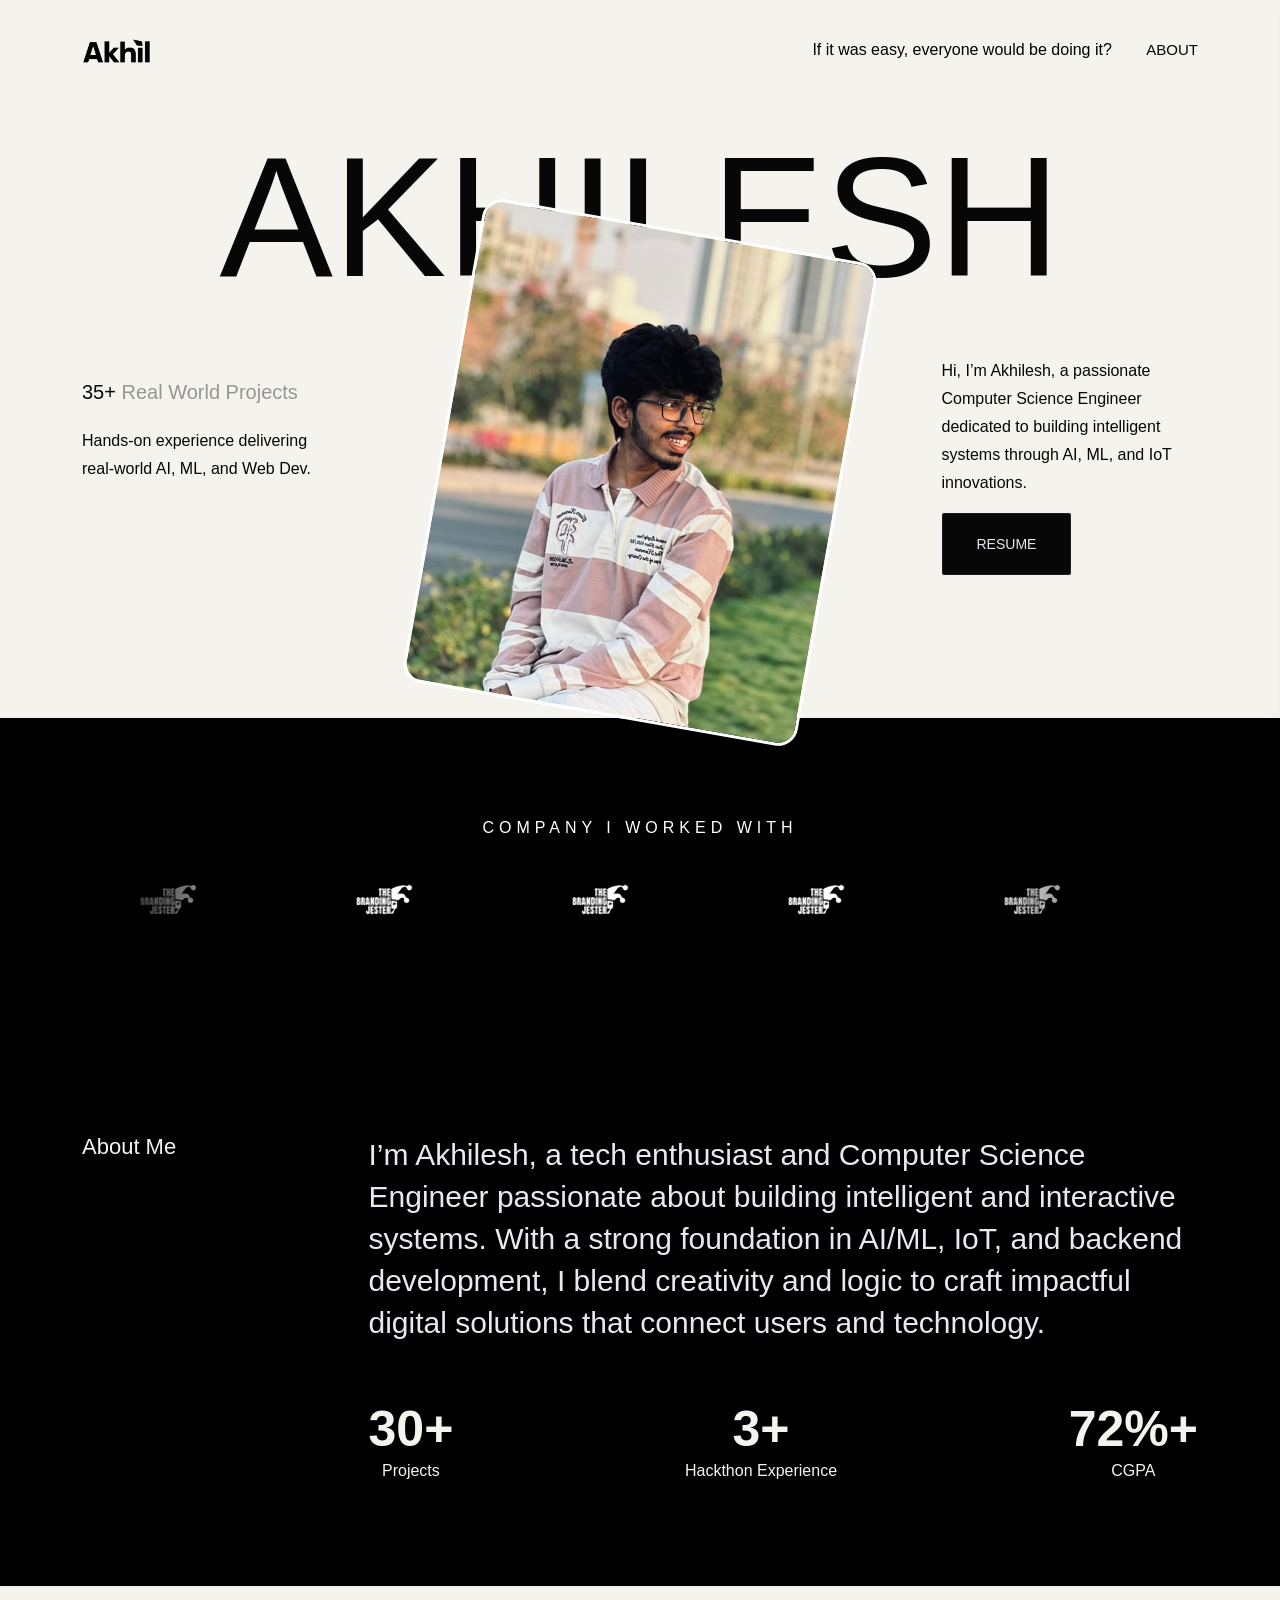
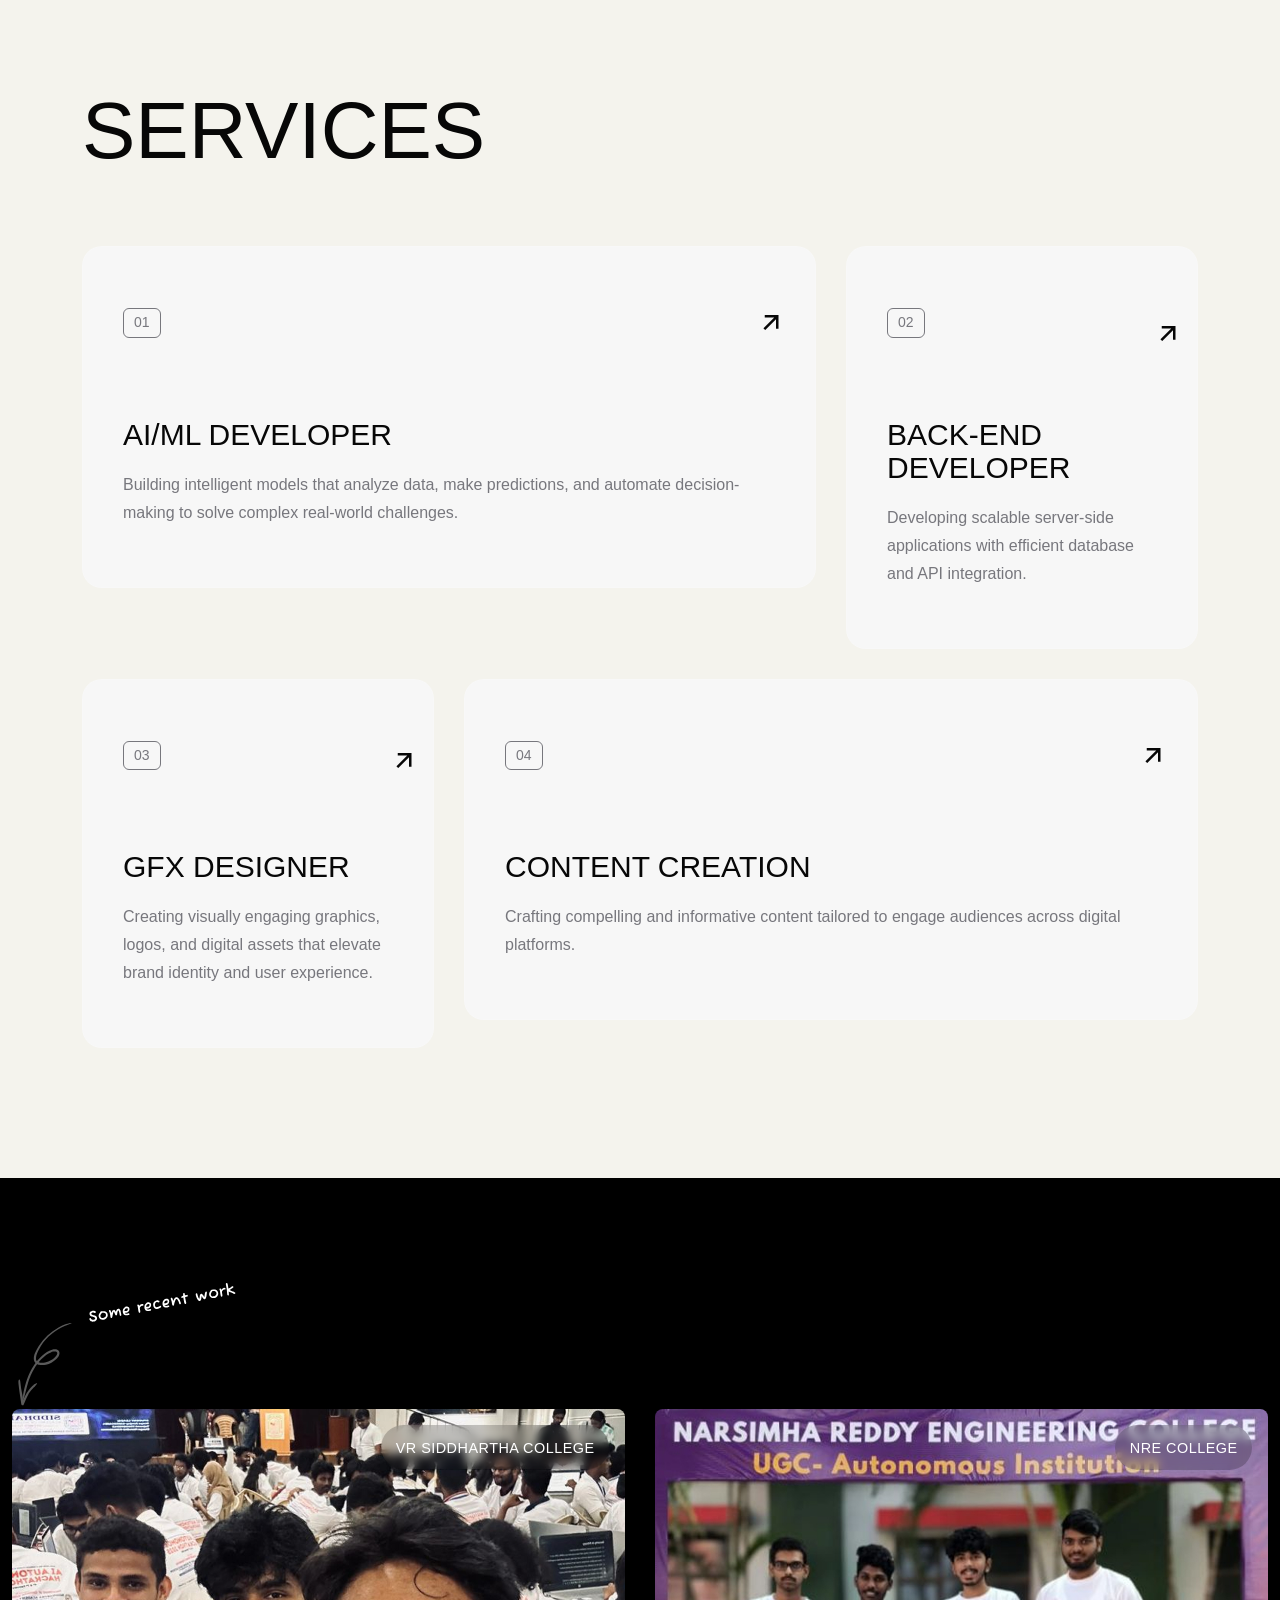
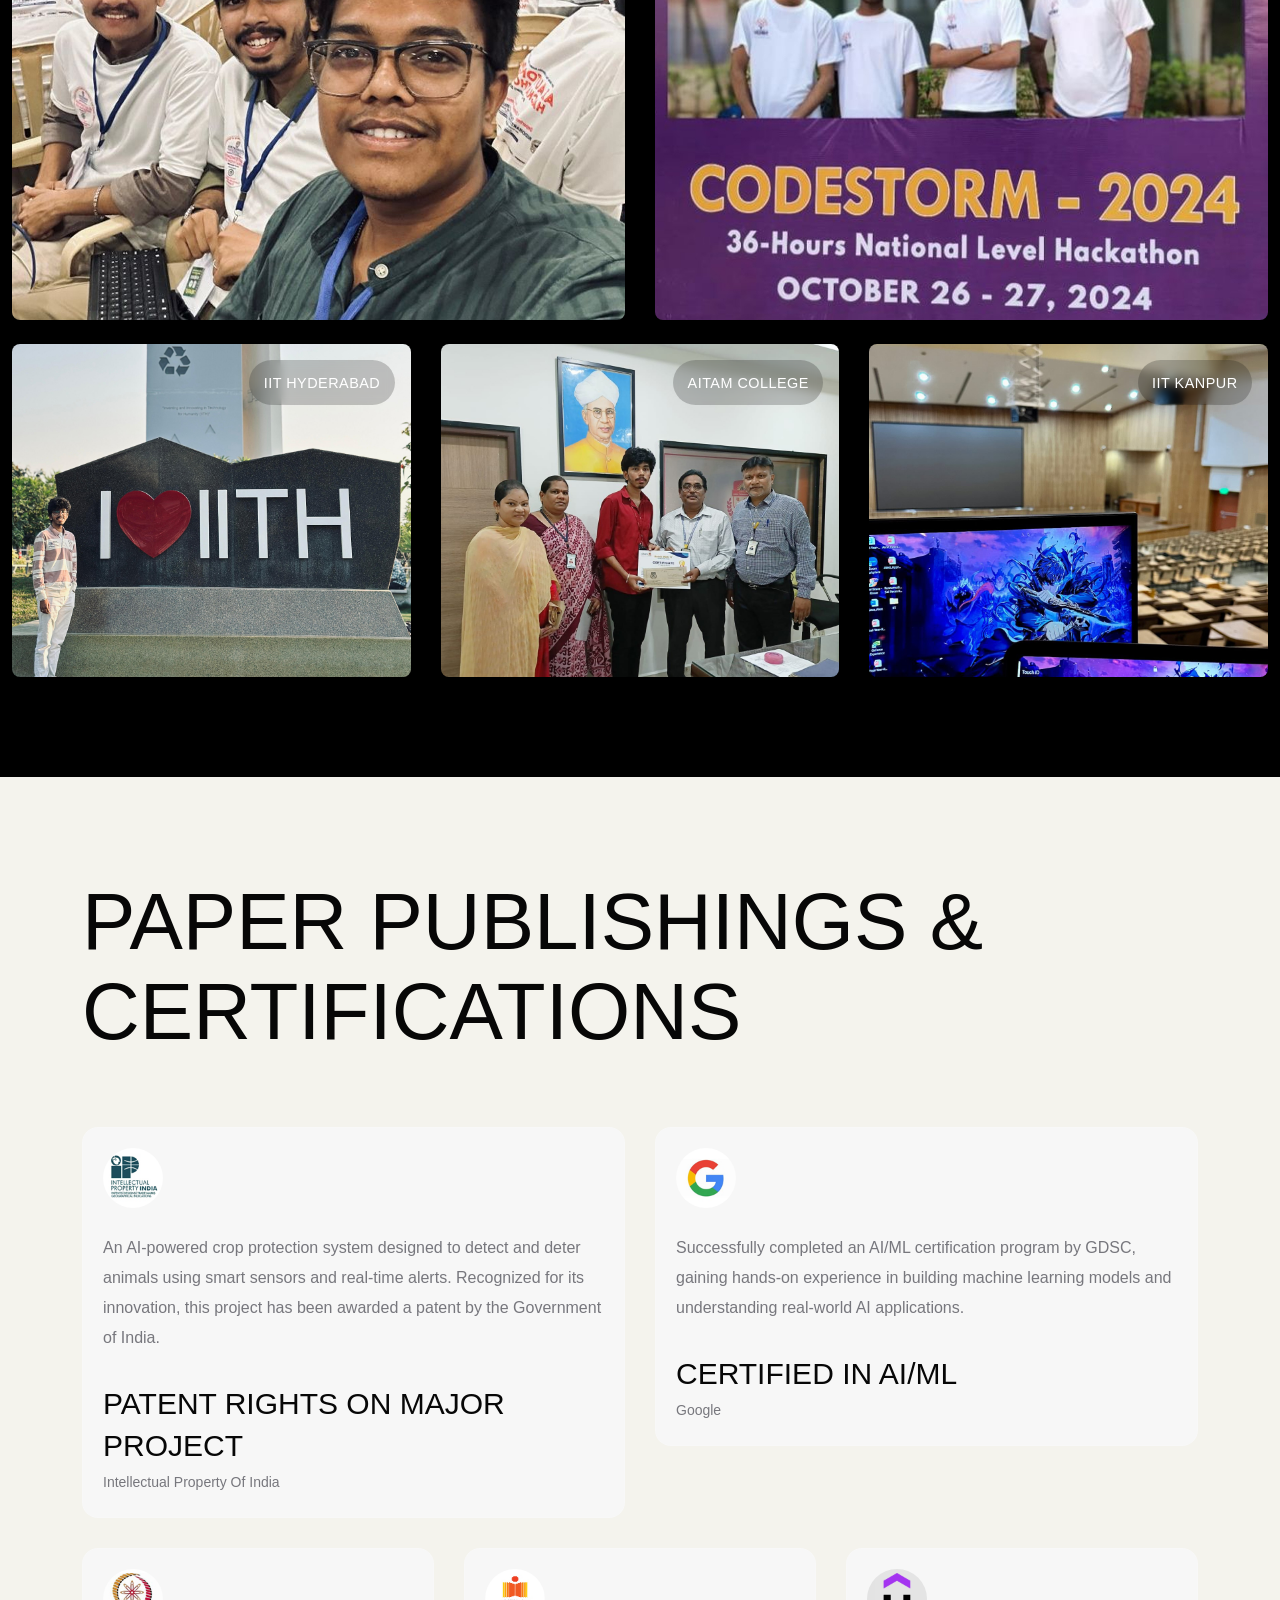
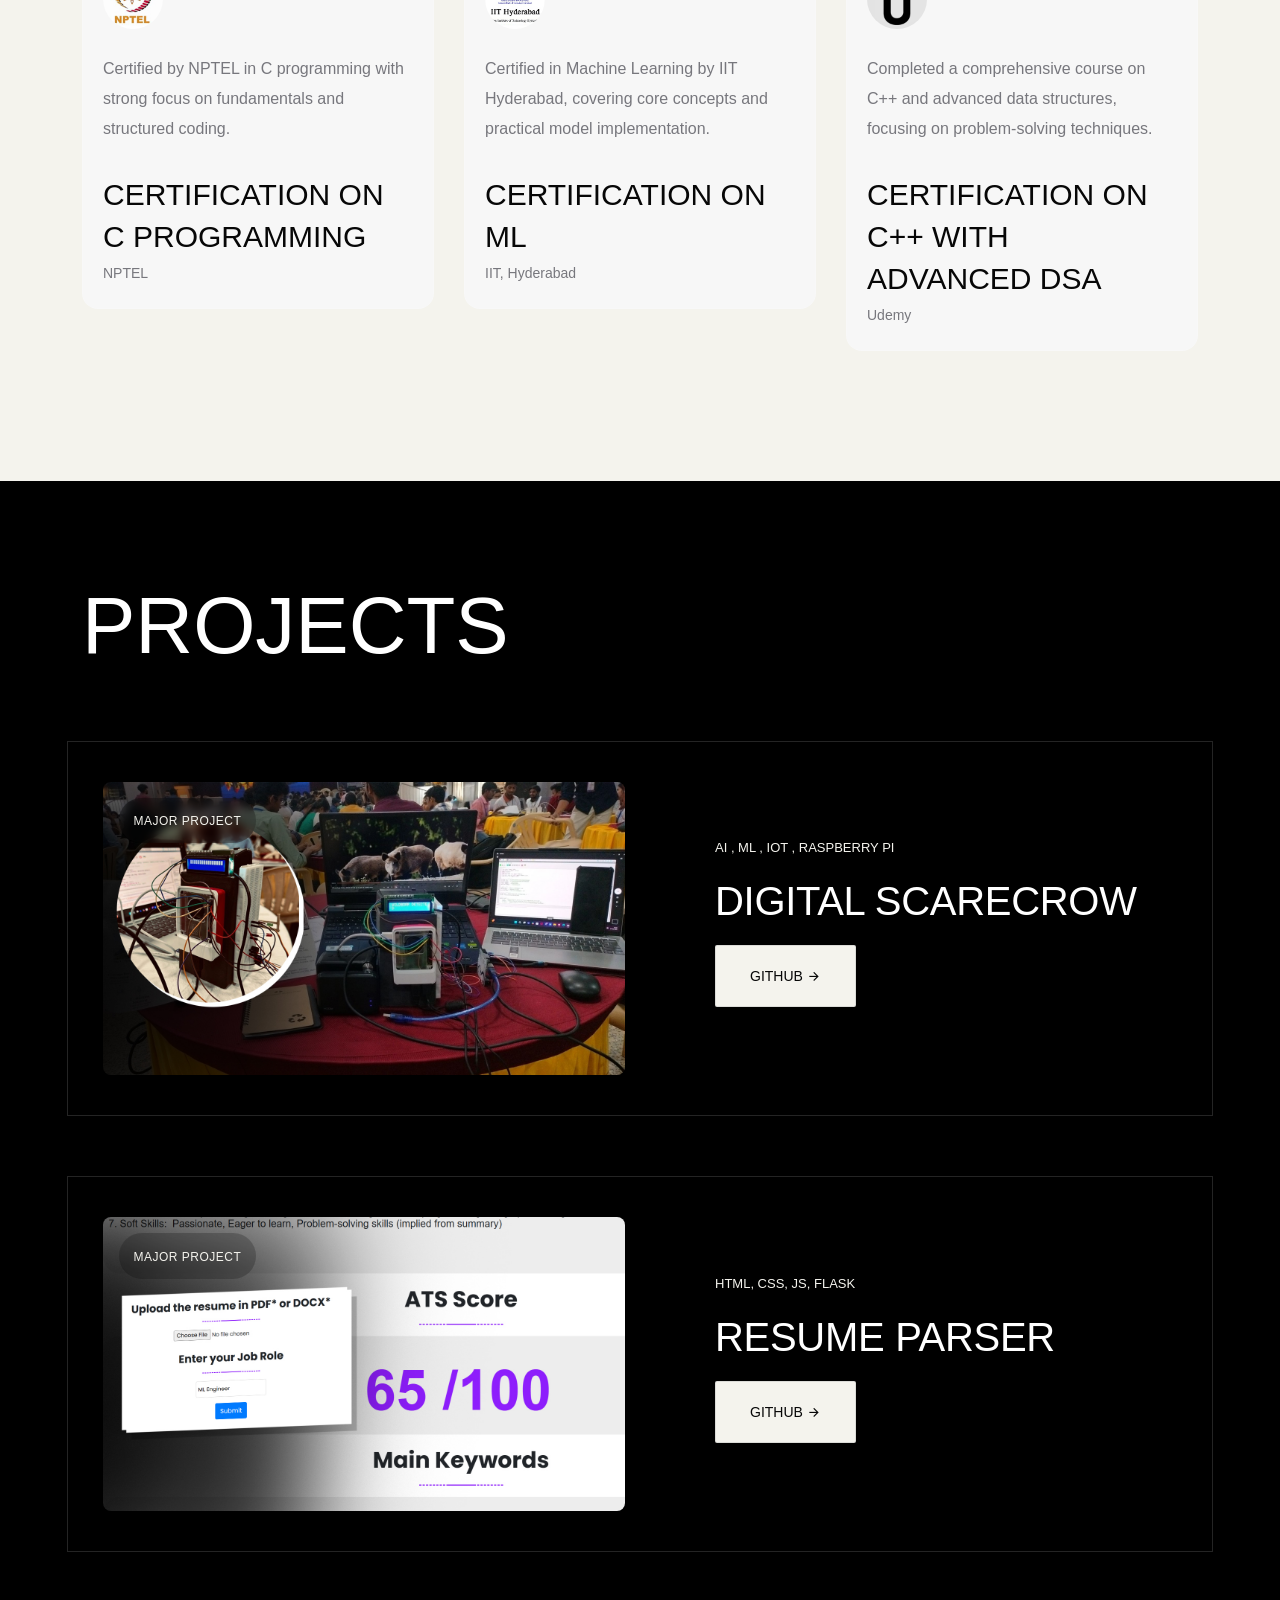
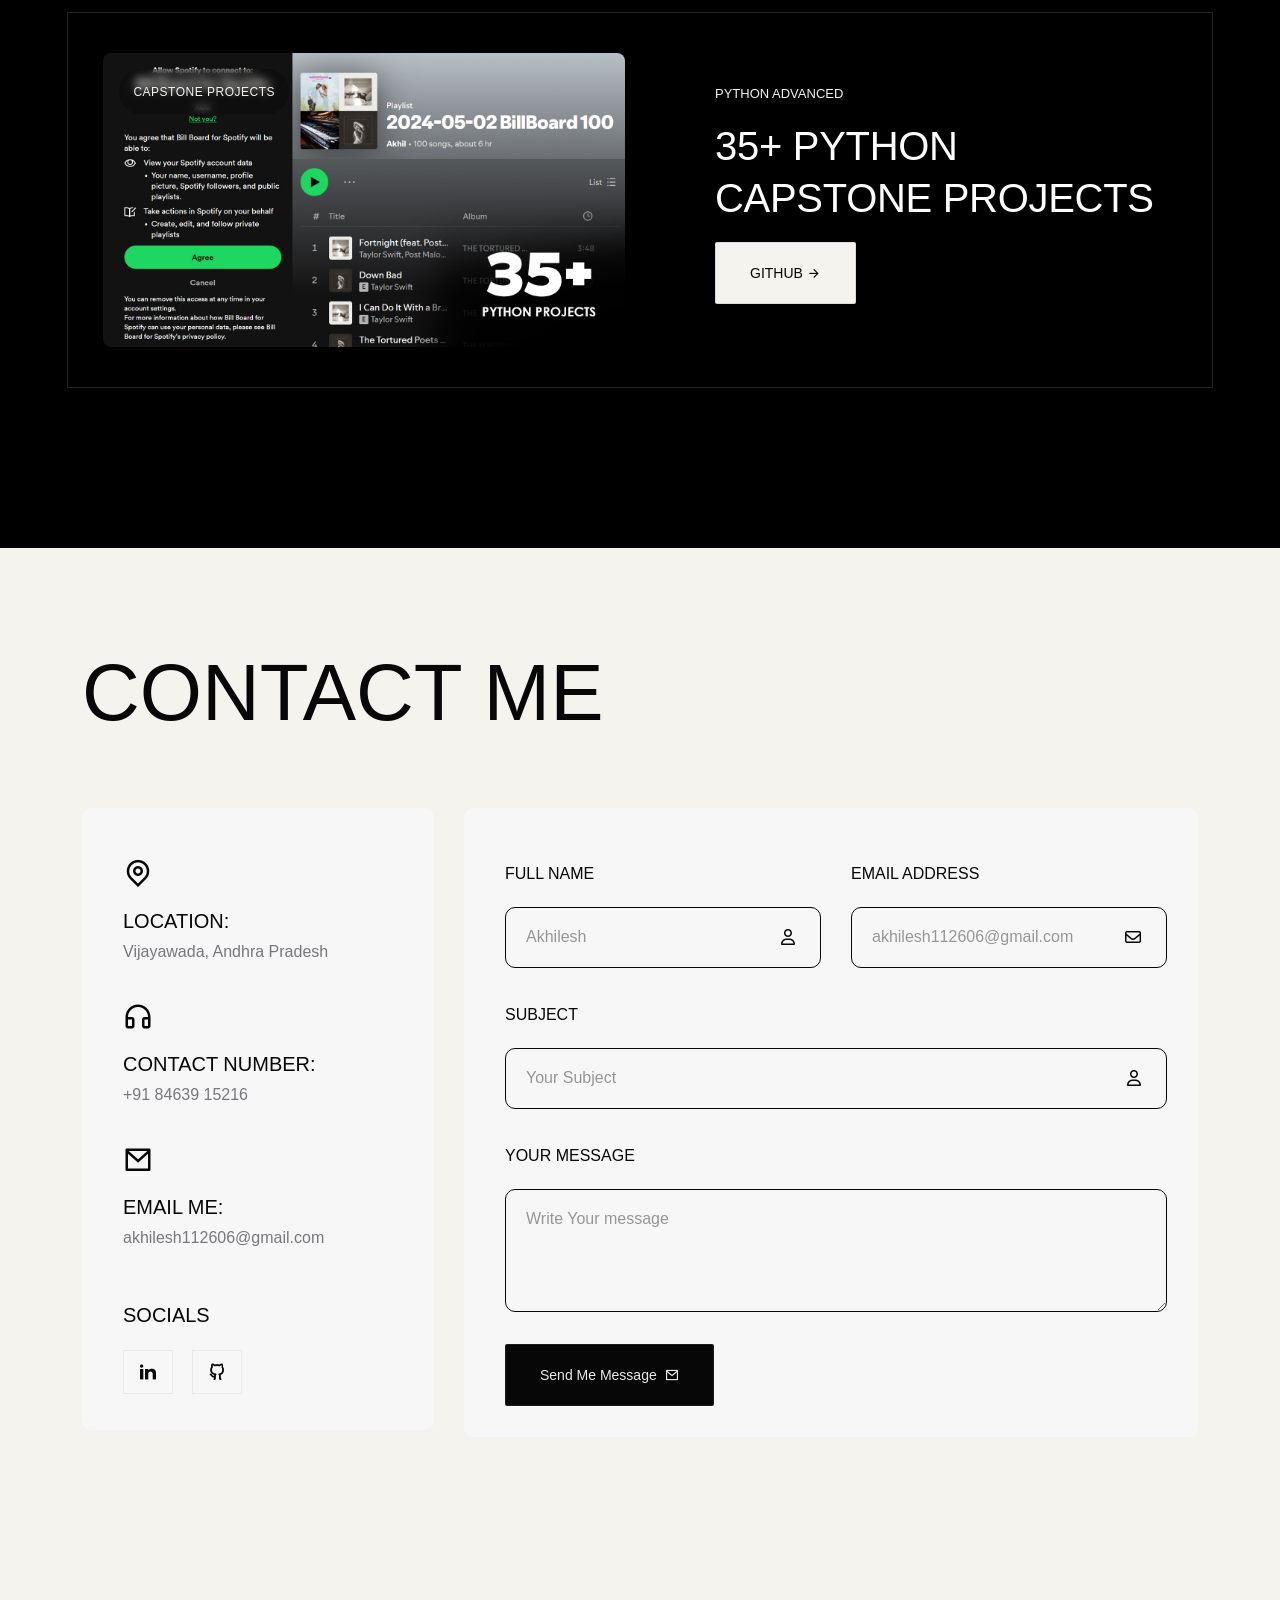
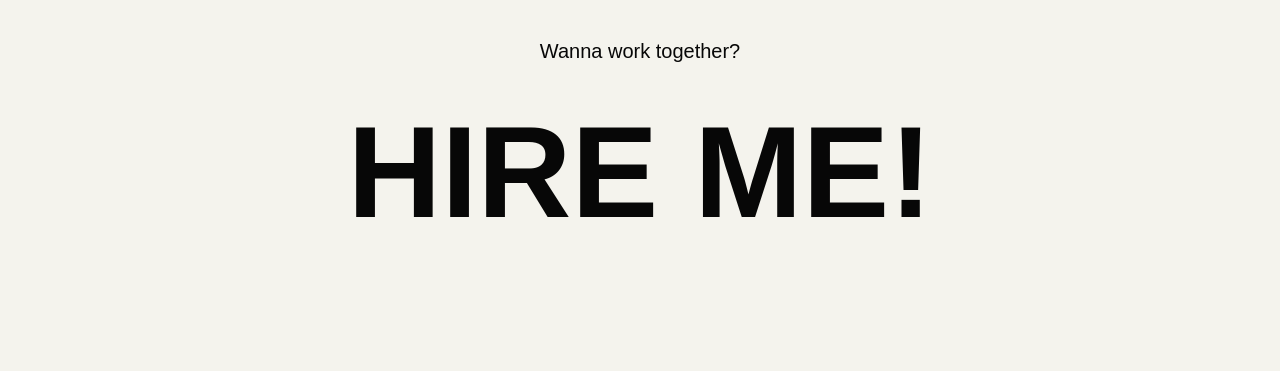
==== commit 378a7039: "Update index.html" ====
--- a/index.html
+++ b/index.html
@@ -6,9 +6,9 @@
     <meta charset="utf-8">
     <meta http-equiv="X-UA-Compatible" content="IE=edge">
     <meta name="viewport" content="width=device-width, initial-scale=1">
-    <meta name="description" content="Nino - Modern Portfolio Template">
-    <meta name="keywords" content="personal, portfolio new, html, one page, bootstrap, new html template, design, creative, onepage, clean, modern">
-    <meta name="author" content="Tanvir Hossain">
+    <meta name="description" content="My Portfolio Website">
+    <meta name="keywords" content="">
+    <meta name="author" content="Akhilesh">
     <!-- PAGE TITLE -->
     <title>Akhilesh</title>
     <link rel="icon" type="image/x-icon" href="assets/images/favicon.png">
@@ -718,4 +718,4 @@
     <script src="assets/js/script.js"></script>
 </body>
 
-</html>+</html>
--- a/assets/css/spacing.css
+++ b/assets/css/spacing.css
@@ -0,0 +1,3081 @@
+/*
+* ----------------------------------------------------------------------------------------
+Author       : Tanvir Hossain
+Template Name: Nino - Premium Portfolio Template
+Version      : 1.0                                          
+* ----------------------------------------------------------------------------------------
+*/
+/*
+* ----------------------------------------------------------------------------------------
+*PADDING MARGIN
+* ----------------------------------------------------------------------------------------
+*/
+.p-5 {
+    padding: 5px !important;
+}
+
+.p-10 {
+    padding: 10px;
+}
+
+.p-15 {
+    padding: 15px;
+}
+
+.p-20 {
+    padding: 20px;
+}
+
+.p-25 {
+    padding: 25px;
+}
+
+.p-30 {
+    padding: 30px;
+}
+
+.p-35 {
+    padding: 35px;
+}
+
+.p-40 {
+    padding: 40px;
+}
+
+.p-45 {
+    padding: 45px;
+}
+
+.p-50 {
+    padding: 50px;
+}
+
+.p-55 {
+    padding: 55px;
+}
+
+.p-60 {
+    padding: 60px;
+}
+
+.p-65 {
+    padding: 65px;
+}
+
+.p-70 {
+    padding: 70px;
+}
+
+.p-75 {
+    padding: 75px;
+}
+
+.p-80 {
+    padding: 80px;
+}
+
+.p-85 {
+    padding: 85px;
+}
+
+.p-90 {
+    padding: 90px;
+}
+
+.p-95 {
+    padding: 95px;
+}
+
+.p-100 {
+    padding: 100px;
+}
+
+.p-105 {
+    padding: 105px;
+}
+
+.p-110 {
+    padding: 110px;
+}
+
+.p-115 {
+    padding: 115px;
+}
+
+.p-120 {
+    padding: 120px;
+}
+
+.p-125 {
+    padding: 125px;
+}
+
+.p-130 {
+    padding: 130px;
+}
+
+.p-135 {
+    padding: 135px;
+}
+
+.p-140 {
+    padding: 140px;
+}
+
+.p-145 {
+    padding: 145px;
+}
+
+.p-150 {
+    padding: 150px;
+}
+
+.p-155 {
+    padding: 155px;
+}
+
+.p-160 {
+    padding: 160px;
+}
+
+.p-165 {
+    padding: 165px;
+}
+
+.p-170 {
+    padding: 170px;
+}
+
+.p-175 {
+    padding: 175px;
+}
+
+.p-180 {
+    padding: 180px;
+}
+
+.p-185 {
+    padding: 185px;
+}
+
+.p-190 {
+    padding: 190px;
+}
+
+.p-195 {
+    padding: 195px;
+}
+
+.p-200 {
+    padding: 200px;
+}
+
+.p-205 {
+    padding: 205px;
+}
+
+.p-210 {
+    padding: 210px;
+}
+
+.p-215 {
+    padding: 215px;
+}
+
+.p-220 {
+    padding: 220px;
+}
+
+.p-225 {
+    padding: 225px;
+}
+
+.p-230 {
+    padding: 230px;
+}
+
+.p-235 {
+    padding: 235px;
+}
+
+.p-240 {
+    padding: 240px;
+}
+
+.p-245 {
+    padding: 245px;
+}
+
+.p-250 {
+    padding: 250px;
+}
+
+/* Padding Top */
+.pt-5,
+.py-5 {
+    padding-top: 5px !important;
+}
+
+.pt-10,
+.py-10 {
+    padding-top: 10px;
+}
+
+.pt-15,
+.py-15 {
+    padding-top: 15px;
+}
+
+.pt-20,
+.py-20 {
+    padding-top: 20px;
+}
+
+.pt-25,
+.py-25 {
+    padding-top: 25px;
+}
+
+.pt-30,
+.py-30 {
+    padding-top: 30px;
+}
+
+.pt-35,
+.py-35 {
+    padding-top: 35px;
+}
+
+.pt-40,
+.py-40 {
+    padding-top: 40px;
+}
+
+.pt-45,
+.py-45 {
+    padding-top: 45px;
+}
+
+.pt-50,
+.py-50 {
+    padding-top: 50px;
+}
+
+.pt-55,
+.py-55 {
+    padding-top: 55px;
+}
+
+.pt-60,
+.py-60 {
+    padding-top: 60px;
+}
+
+.pt-65,
+.py-65 {
+    padding-top: 65px;
+}
+
+.pt-70,
+.py-70 {
+    padding-top: 70px;
+}
+
+.pt-75,
+.py-75 {
+    padding-top: 75px;
+}
+
+.pt-80,
+.py-80 {
+    padding-top: 80px;
+}
+
+.pt-85,
+.py-85 {
+    padding-top: 85px;
+}
+
+.pt-90,
+.py-90 {
+    padding-top: 90px;
+}
+
+.pt-95,
+.py-95 {
+    padding-top: 95px;
+}
+
+.pt-100,
+.py-100 {
+    padding-top: 100px;
+}
+
+.pt-105,
+.py-105 {
+    padding-top: 105px;
+}
+
+.pt-110,
+.py-110 {
+    padding-top: 110px;
+}
+
+.pt-115,
+.py-115 {
+    padding-top: 115px;
+}
+
+.pt-120,
+.py-120 {
+    padding-top: 120px;
+}
+
+.pt-125,
+.py-125 {
+    padding-top: 125px;
+}
+
+.pt-130,
+.py-130 {
+    padding-top: 130px;
+}
+
+.pt-135,
+.py-135 {
+    padding-top: 135px;
+}
+
+.pt-140,
+.py-140 {
+    padding-top: 140px;
+}
+
+.pt-145,
+.py-145 {
+    padding-top: 145px;
+}
+
+.pt-150,
+.py-150 {
+    padding-top: 150px;
+}
+
+.pt-155,
+.py-155 {
+    padding-top: 155px;
+}
+
+.pt-160,
+.py-160 {
+    padding-top: 160px;
+}
+
+.pt-165,
+.py-165 {
+    padding-top: 165px;
+}
+
+.pt-170,
+.py-170 {
+    padding-top: 170px;
+}
+
+.pt-175,
+.py-175 {
+    padding-top: 175px;
+}
+
+.pt-180,
+.py-180 {
+    padding-top: 180px;
+}
+
+.pt-185,
+.py-185 {
+    padding-top: 185px;
+}
+
+.pt-190,
+.py-190 {
+    padding-top: 190px;
+}
+
+.pt-195,
+.py-195 {
+    padding-top: 195px;
+}
+
+.pt-200,
+.py-200 {
+    padding-top: 200px;
+}
+
+.pt-205,
+.py-205 {
+    padding-top: 205px;
+}
+
+.pt-210,
+.py-210 {
+    padding-top: 210px;
+}
+
+.pt-215,
+.py-215 {
+    padding-top: 215px;
+}
+
+.pt-220,
+.py-220 {
+    padding-top: 220px;
+}
+
+.pt-225,
+.py-225 {
+    padding-top: 225px;
+}
+
+.pt-230,
+.py-230 {
+    padding-top: 230px;
+}
+
+.pt-235,
+.py-235 {
+    padding-top: 235px;
+}
+
+.pt-240,
+.py-240 {
+    padding-top: 240px;
+}
+
+.pt-245,
+.py-245 {
+    padding-top: 245px;
+}
+
+.pt-250,
+.py-250 {
+    padding-top: 250px;
+}
+
+/* Padding Bottom */
+.pb-5,
+.py-5 {
+    padding-bottom: 5px !important;
+}
+
+.pb-10,
+.py-10 {
+    padding-bottom: 10px;
+}
+
+.pb-15,
+.py-15 {
+    padding-bottom: 15px;
+}
+
+.pb-20,
+.py-20 {
+    padding-bottom: 20px;
+}
+
+.pb-25,
+.py-25 {
+    padding-bottom: 25px;
+}
+
+.pb-30,
+.py-30 {
+    padding-bottom: 30px;
+}
+
+.pb-35,
+.py-35 {
+    padding-bottom: 35px;
+}
+
+.pb-40,
+.py-40 {
+    padding-bottom: 40px;
+}
+
+.pb-45,
+.py-45 {
+    padding-bottom: 45px;
+}
+
+.pb-50,
+.py-50 {
+    padding-bottom: 50px;
+}
+
+.pb-55,
+.py-55 {
+    padding-bottom: 55px;
+}
+
+.pb-60,
+.py-60 {
+    padding-bottom: 60px;
+}
+
+.pb-65,
+.py-65 {
+    padding-bottom: 65px;
+}
+
+.pb-70,
+.py-70 {
+    padding-bottom: 70px;
+}
+
+.pb-75,
+.py-75 {
+    padding-bottom: 75px;
+}
+
+.pb-80,
+.py-80 {
+    padding-bottom: 80px;
+}
+
+.pb-85,
+.py-85 {
+    padding-bottom: 85px;
+}
+
+.pb-90,
+.py-90 {
+    padding-bottom: 90px;
+}
+
+.pb-95,
+.py-95 {
+    padding-bottom: 95px;
+}
+
+.pb-100,
+.py-100 {
+    padding-bottom: 100px;
+}
+
+.pb-105,
+.py-105 {
+    padding-bottom: 105px;
+}
+
+.pb-110,
+.py-110 {
+    padding-bottom: 110px;
+}
+
+.pb-115,
+.py-115 {
+    padding-bottom: 115px;
+}
+
+.pb-120,
+.py-120 {
+    padding-bottom: 120px;
+}
+
+.pb-125,
+.py-125 {
+    padding-bottom: 125px;
+}
+
+.pb-130,
+.py-130 {
+    padding-bottom: 130px;
+}
+
+.pb-135,
+.py-135 {
+    padding-bottom: 135px;
+}
+
+.pb-140,
+.py-140 {
+    padding-bottom: 140px;
+}
+
+.pb-145,
+.py-145 {
+    padding-bottom: 145px;
+}
+
+.pb-150,
+.py-150 {
+    padding-bottom: 150px;
+}
+
+.pb-155,
+.py-155 {
+    padding-bottom: 155px;
+}
+
+.pb-160,
+.py-160 {
+    padding-bottom: 160px;
+}
+
+.pb-165,
+.py-165 {
+    padding-bottom: 165px;
+}
+
+.pb-170,
+.py-170 {
+    padding-bottom: 170px;
+}
+
+.pb-175,
+.py-175 {
+    padding-bottom: 175px;
+}
+
+.pb-180,
+.py-180 {
+    padding-bottom: 180px;
+}
+
+.pb-185,
+.py-185 {
+    padding-bottom: 185px;
+}
+
+.pb-190,
+.py-190 {
+    padding-bottom: 190px;
+}
+
+.pb-195,
+.py-195 {
+    padding-bottom: 195px;
+}
+
+.pb-200,
+.py-200 {
+    padding-bottom: 200px;
+}
+
+.pb-205,
+.py-205 {
+    padding-bottom: 205px;
+}
+
+.pb-210,
+.py-210 {
+    padding-bottom: 210px;
+}
+
+.pb-215,
+.py-215 {
+    padding-bottom: 215px;
+}
+
+.pb-220,
+.py-220 {
+    padding-bottom: 220px;
+}
+
+.pb-225,
+.py-225 {
+    padding-bottom: 225px;
+}
+
+.pb-230,
+.py-230 {
+    padding-bottom: 230px;
+}
+
+.pb-235,
+.py-235 {
+    padding-bottom: 235px;
+}
+
+.pb-240,
+.py-240 {
+    padding-bottom: 240px;
+}
+
+.pb-245,
+.py-245 {
+    padding-bottom: 245px;
+}
+
+.pb-250,
+.py-250 {
+    padding-bottom: 250px;
+}
+
+/* Margin Around */
+.m-5 {
+    margin: 5px !important;
+}
+
+.m-10 {
+    margin: 10px;
+}
+
+.m-15 {
+    margin: 15px;
+}
+
+.m-20 {
+    margin: 20px;
+}
+
+.m-25 {
+    margin: 25px;
+}
+
+.m-30 {
+    margin: 30px;
+}
+
+.m-35 {
+    margin: 35px;
+}
+
+.m-40 {
+    margin: 40px;
+}
+
+.m-45 {
+    margin: 45px;
+}
+
+.m-50 {
+    margin: 50px;
+}
+
+.m-55 {
+    margin: 55px;
+}
+
+.m-60 {
+    margin: 60px;
+}
+
+.m-65 {
+    margin: 65px;
+}
+
+.m-70 {
+    margin: 70px;
+}
+
+.m-75 {
+    margin: 75px;
+}
+
+.m-80 {
+    margin: 80px;
+}
+
+.m-85 {
+    margin: 85px;
+}
+
+.m-90 {
+    margin: 90px;
+}
+
+.m-95 {
+    margin: 95px;
+}
+
+.m-100 {
+    margin: 100px;
+}
+
+.m-105 {
+    margin: 105px;
+}
+
+.m-110 {
+    margin: 110px;
+}
+
+.m-115 {
+    margin: 115px;
+}
+
+.m-120 {
+    margin: 120px;
+}
+
+.m-125 {
+    margin: 125px;
+}
+
+.m-130 {
+    margin: 130px;
+}
+
+.m-135 {
+    margin: 135px;
+}
+
+.m-140 {
+    margin: 140px;
+}
+
+.m-145 {
+    margin: 145px;
+}
+
+.m-150 {
+    margin: 150px;
+}
+
+.m-155 {
+    margin: 155px;
+}
+
+.m-160 {
+    margin: 160px;
+}
+
+.m-165 {
+    margin: 165px;
+}
+
+.m-170 {
+    margin: 170px;
+}
+
+.m-175 {
+    margin: 175px;
+}
+
+.m-180 {
+    margin: 180px;
+}
+
+.m-185 {
+    margin: 185px;
+}
+
+.m-190 {
+    margin: 190px;
+}
+
+.m-195 {
+    margin: 195px;
+}
+
+.m-200 {
+    margin: 200px;
+}
+
+.m-205 {
+    margin: 205px;
+}
+
+.m-210 {
+    margin: 210px;
+}
+
+.m-215 {
+    margin: 215px;
+}
+
+.m-220 {
+    margin: 220px;
+}
+
+.m-225 {
+    margin: 225px;
+}
+
+.m-230 {
+    margin: 230px;
+}
+
+.m-235 {
+    margin: 235px;
+}
+
+.m-240 {
+    margin: 240px;
+}
+
+.m-245 {
+    margin: 245px;
+}
+
+.m-250 {
+    margin: 250px;
+}
+
+/* Margin Top */
+.mt-5,
+.my-5 {
+    margin-top: 5px !important;
+}
+
+.mt-10,
+.my-10 {
+    margin-top: 10px;
+}
+
+.mt-15,
+.my-15 {
+    margin-top: 15px;
+}
+
+.mt-20,
+.my-20 {
+    margin-top: 20px;
+}
+
+.mt-25,
+.my-25 {
+    margin-top: 25px;
+}
+
+.mt-30,
+.my-30 {
+    margin-top: 30px;
+}
+
+.mt-35,
+.my-35 {
+    margin-top: 35px;
+}
+
+.mt-40,
+.my-40 {
+    margin-top: 40px;
+}
+
+.mt-45,
+.my-45 {
+    margin-top: 45px;
+}
+
+.mt-50,
+.my-50 {
+    margin-top: 50px;
+}
+
+.mt-55,
+.my-55 {
+    margin-top: 55px;
+}
+
+.mt-60,
+.my-60 {
+    margin-top: 60px;
+}
+
+.mt-65,
+.my-65 {
+    margin-top: 65px;
+}
+
+.mt-70,
+.my-70 {
+    margin-top: 70px;
+}
+
+.mt-75,
+.my-75 {
+    margin-top: 75px;
+}
+
+.mt-80,
+.my-80 {
+    margin-top: 80px;
+}
+
+.mt-85,
+.my-85 {
+    margin-top: 85px;
+}
+
+.mt-90,
+.my-90 {
+    margin-top: 90px;
+}
+
+.mt-95,
+.my-95 {
+    margin-top: 95px;
+}
+
+.mt-100,
+.my-100 {
+    margin-top: 100px;
+}
+
+.mt-105,
+.my-105 {
+    margin-top: 105px;
+}
+
+.mt-110,
+.my-110 {
+    margin-top: 110px;
+}
+
+.mt-115,
+.my-115 {
+    margin-top: 115px;
+}
+
+.mt-120,
+.my-120 {
+    margin-top: 120px;
+}
+
+.mt-125,
+.my-125 {
+    margin-top: 125px;
+}
+
+.mt-130,
+.my-130 {
+    margin-top: 130px;
+}
+
+.mt-135,
+.my-135 {
+    margin-top: 135px;
+}
+
+.mt-140,
+.my-140 {
+    margin-top: 140px;
+}
+
+.mt-145,
+.my-145 {
+    margin-top: 145px;
+}
+
+.mt-150,
+.my-150 {
+    margin-top: 150px;
+}
+
+.mt-155,
+.my-155 {
+    margin-top: 155px;
+}
+
+.mt-160,
+.my-160 {
+    margin-top: 160px;
+}
+
+.mt-165,
+.my-165 {
+    margin-top: 165px;
+}
+
+.mt-170,
+.my-170 {
+    margin-top: 170px;
+}
+
+.mt-175,
+.my-175 {
+    margin-top: 175px;
+}
+
+.mt-180,
+.my-180 {
+    margin-top: 180px;
+}
+
+.mt-185,
+.my-185 {
+    margin-top: 185px;
+}
+
+.mt-190,
+.my-190 {
+    margin-top: 190px;
+}
+
+.mt-195,
+.my-195 {
+    margin-top: 195px;
+}
+
+.mt-200,
+.my-200 {
+    margin-top: 200px;
+}
+
+.mt-205,
+.my-205 {
+    margin-top: 205px;
+}
+
+.mt-210,
+.my-210 {
+    margin-top: 210px;
+}
+
+.mt-215,
+.my-215 {
+    margin-top: 215px;
+}
+
+.mt-220,
+.my-220 {
+    margin-top: 220px;
+}
+
+.mt-225,
+.my-225 {
+    margin-top: 225px;
+}
+
+.mt-230,
+.my-230 {
+    margin-top: 230px;
+}
+
+.mt-235,
+.my-235 {
+    margin-top: 235px;
+}
+
+.mt-240,
+.my-240 {
+    margin-top: 240px;
+}
+
+.mt-245,
+.my-245 {
+    margin-top: 245px;
+}
+
+.mt-250,
+.my-250 {
+    margin-top: 250px;
+}
+
+/* Margin Bottom */
+.mb-5,
+.my-5 {
+    margin-bottom: 5px !important;
+}
+
+.mb-10,
+.my-10 {
+    margin-bottom: 10px;
+}
+
+.mb-15,
+.my-15 {
+    margin-bottom: 15px;
+}
+
+.mb-20,
+.my-20 {
+    margin-bottom: 20px;
+}
+
+.mb-25,
+.my-25 {
+    margin-bottom: 25px;
+}
+
+.mb-30,
+.my-30 {
+    margin-bottom: 30px;
+}
+
+.mb-35,
+.my-35 {
+    margin-bottom: 35px;
+}
+
+.mb-40,
+.my-40 {
+    margin-bottom: 40px;
+}
+
+.mb-45,
+.my-45 {
+    margin-bottom: 45px;
+}
+
+.mb-50,
+.my-50 {
+    margin-bottom: 50px;
+}
+
+.mb-55,
+.my-55 {
+    margin-bottom: 55px;
+}
+
+.mb-60,
+.my-60 {
+    margin-bottom: 60px;
+}
+
+.mb-65,
+.my-65 {
+    margin-bottom: 65px;
+}
+
+.mb-70,
+.my-70 {
+    margin-bottom: 70px;
+}
+
+.mb-75,
+.my-75 {
+    margin-bottom: 75px;
+}
+
+.mb-80,
+.my-80 {
+    margin-bottom: 80px;
+}
+
+.mb-85,
+.my-85 {
+    margin-bottom: 85px;
+}
+
+.mb-90,
+.my-90 {
+    margin-bottom: 90px;
+}
+
+.mb-95,
+.my-95 {
+    margin-bottom: 95px;
+}
+
+.mb-100,
+.my-100 {
+    margin-bottom: 100px;
+}
+
+.mb-105,
+.my-105 {
+    margin-bottom: 105px;
+}
+
+.mb-110,
+.my-110 {
+    margin-bottom: 110px;
+}
+
+.mb-115,
+.my-115 {
+    margin-bottom: 115px;
+}
+
+.mb-120,
+.my-120 {
+    margin-bottom: 120px;
+}
+
+.mb-125,
+.my-125 {
+    margin-bottom: 125px;
+}
+
+.mb-130,
+.my-130 {
+    margin-bottom: 130px;
+}
+
+.mb-135,
+.my-135 {
+    margin-bottom: 135px;
+}
+
+.mb-140,
+.my-140 {
+    margin-bottom: 140px;
+}
+
+.mb-145,
+.my-145 {
+    margin-bottom: 145px;
+}
+
+.mb-150,
+.my-150 {
+    margin-bottom: 150px;
+}
+
+.mb-155,
+.my-155 {
+    margin-bottom: 155px;
+}
+
+.mb-160,
+.my-160 {
+    margin-bottom: 160px;
+}
+
+.mb-165,
+.my-165 {
+    margin-bottom: 165px;
+}
+
+.mb-170,
+.my-170 {
+    margin-bottom: 170px;
+}
+
+.mb-175,
+.my-175 {
+    margin-bottom: 175px;
+}
+
+.mb-180,
+.my-180 {
+    margin-bottom: 180px;
+}
+
+.mb-185,
+.my-185 {
+    margin-bottom: 185px;
+}
+
+.mb-190,
+.my-190 {
+    margin-bottom: 190px;
+}
+
+.mb-195,
+.my-195 {
+    margin-bottom: 195px;
+}
+
+.mb-200,
+.my-200 {
+    margin-bottom: 200px;
+}
+
+.mb-205,
+.my-205 {
+    margin-bottom: 205px;
+}
+
+.mb-210,
+.my-210 {
+    margin-bottom: 210px;
+}
+
+.mb-215,
+.my-215 {
+    margin-bottom: 215px;
+}
+
+.mb-220,
+.my-220 {
+    margin-bottom: 220px;
+}
+
+.mb-225,
+.my-225 {
+    margin-bottom: 225px;
+}
+
+.mb-230,
+.my-230 {
+    margin-bottom: 230px;
+}
+
+.mb-235,
+.my-235 {
+    margin-bottom: 235px;
+}
+
+.mb-240,
+.my-240 {
+    margin-bottom: 240px;
+}
+
+.mb-245,
+.my-245 {
+    margin-bottom: 245px;
+}
+
+.mb-250,
+.my-250 {
+    margin-bottom: 250px;
+}
+
+/* Responsive Padding Margin */
+@media only screen and (max-width: 991px) {
+
+    /* Padding Around */
+    .rp-0 {
+        padding: 0px !important;
+    }
+
+    .rp-5 {
+        padding: 5px !important;
+    }
+
+    .rp-10 {
+        padding: 10px;
+    }
+
+    .rp-15 {
+        padding: 15px;
+    }
+
+    .rp-20 {
+        padding: 20px;
+    }
+
+    .rp-25 {
+        padding: 25px;
+    }
+
+    .rp-30 {
+        padding: 30px;
+    }
+
+    .rp-35 {
+        padding: 35px;
+    }
+
+    .rp-40 {
+        padding: 40px;
+    }
+
+    .rp-45 {
+        padding: 45px;
+    }
+
+    .rp-50 {
+        padding: 50px;
+    }
+
+    .rp-55 {
+        padding: 55px;
+    }
+
+    .rp-60 {
+        padding: 60px;
+    }
+
+    .rp-65 {
+        padding: 65px;
+    }
+
+    .rp-70 {
+        padding: 70px;
+    }
+
+    .rp-75 {
+        padding: 75px;
+    }
+
+    .rp-80 {
+        padding: 80px;
+    }
+
+    .rp-85 {
+        padding: 85px;
+    }
+
+    .rp-90 {
+        padding: 90px;
+    }
+
+    .rp-95 {
+        padding: 95px;
+    }
+
+    .rp-100 {
+        padding: 100px;
+    }
+
+    .rp-105 {
+        padding: 105px;
+    }
+
+    .rp-110 {
+        padding: 110px;
+    }
+
+    .rp-115 {
+        padding: 115px;
+    }
+
+    .rp-120 {
+        padding: 120px;
+    }
+
+    .rp-125 {
+        padding: 125px;
+    }
+
+    .rp-130 {
+        padding: 130px;
+    }
+
+    .rp-135 {
+        padding: 135px;
+    }
+
+    .rp-140 {
+        padding: 140px;
+    }
+
+    .rp-145 {
+        padding: 145px;
+    }
+
+    .rp-150 {
+        padding: 150px;
+    }
+
+    /* Padding Top */
+    .rpt-0,
+    .rpy-0 {
+        padding-top: 0px !important;
+    }
+
+    .rpt-5,
+    .rpy-5 {
+        padding-top: 5px !important;
+    }
+
+    .rpt-10,
+    .rpy-10 {
+        padding-top: 10px;
+    }
+
+    .rpt-15,
+    .rpy-15 {
+        padding-top: 15px;
+    }
+
+    .rpt-20,
+    .rpy-20 {
+        padding-top: 20px;
+    }
+
+    .rpt-25,
+    .rpy-25 {
+        padding-top: 25px;
+    }
+
+    .rpt-30,
+    .rpy-30 {
+        padding-top: 30px;
+    }
+
+    .rpt-35,
+    .rpy-35 {
+        padding-top: 35px;
+    }
+
+    .rpt-40,
+    .rpy-40 {
+        padding-top: 40px;
+    }
+
+    .rpt-45,
+    .rpy-45 {
+        padding-top: 45px;
+    }
+
+    .rpt-50,
+    .rpy-50 {
+        padding-top: 50px;
+    }
+
+    .rpt-55,
+    .rpy-55 {
+        padding-top: 55px;
+    }
+
+    .rpt-60,
+    .rpy-60 {
+        padding-top: 60px;
+    }
+
+    .rpt-65,
+    .rpy-65 {
+        padding-top: 65px;
+    }
+
+    .rpt-70,
+    .rpy-70 {
+        padding-top: 70px;
+    }
+
+    .rpt-75,
+    .rpy-75 {
+        padding-top: 75px;
+    }
+
+    .rpt-80,
+    .rpy-80 {
+        padding-top: 80px;
+    }
+
+    .rpt-85,
+    .rpy-85 {
+        padding-top: 85px;
+    }
+
+    .rpt-90,
+    .rpy-90 {
+        padding-top: 90px;
+    }
+
+    .rpt-95,
+    .rpy-95 {
+        padding-top: 95px;
+    }
+
+    .rpt-100,
+    .rpy-100 {
+        padding-top: 100px;
+    }
+
+    .rpt-105,
+    .rpy-105 {
+        padding-top: 105px;
+    }
+
+    .rpt-110,
+    .rpy-110 {
+        padding-top: 110px;
+    }
+
+    .rpt-115,
+    .rpy-115 {
+        padding-top: 115px;
+    }
+
+    .rpt-120,
+    .rpy-120 {
+        padding-top: 120px;
+    }
+
+    .rpt-125,
+    .rpy-125 {
+        padding-top: 125px;
+    }
+
+    .rpt-130,
+    .rpy-130 {
+        padding-top: 130px;
+    }
+
+    .rpt-135,
+    .rpy-135 {
+        padding-top: 135px;
+    }
+
+    .rpt-140,
+    .rpy-140 {
+        padding-top: 140px;
+    }
+
+    .rpt-145,
+    .rpy-145 {
+        padding-top: 145px;
+    }
+
+    .rpt-150,
+    .rpy-150 {
+        padding-top: 150px;
+    }
+
+    /* Padding Bottom */
+    .rpb-0,
+    .rpy-0 {
+        padding-bottom: 0px !important;
+    }
+
+    .rpb-5,
+    .rpy-5 {
+        padding-bottom: 5px !important;
+    }
+
+    .rpb-10,
+    .rpy-10 {
+        padding-bottom: 10px;
+    }
+
+    .rpb-15,
+    .rpy-15 {
+        padding-bottom: 15px;
+    }
+
+    .rpb-20,
+    .rpy-20 {
+        padding-bottom: 20px;
+    }
+
+    .rpb-25,
+    .rpy-25 {
+        padding-bottom: 25px;
+    }
+
+    .rpb-30,
+    .rpy-30 {
+        padding-bottom: 30px;
+    }
+
+    .rpb-35,
+    .rpy-35 {
+        padding-bottom: 35px;
+    }
+
+    .rpb-40,
+    .rpy-40 {
+        padding-bottom: 40px;
+    }
+
+    .rpb-45,
+    .rpy-45 {
+        padding-bottom: 45px;
+    }
+
+    .rpb-50,
+    .rpy-50 {
+        padding-bottom: 50px;
+    }
+
+    .rpb-55,
+    .rpy-55 {
+        padding-bottom: 55px;
+    }
+
+    .rpb-60,
+    .rpy-60 {
+        padding-bottom: 60px;
+    }
+
+    .rpb-65,
+    .rpy-65 {
+        padding-bottom: 65px;
+    }
+
+    .rpb-70,
+    .rpy-70 {
+        padding-bottom: 70px;
+    }
+
+    .rpb-75,
+    .rpy-75 {
+        padding-bottom: 75px;
+    }
+
+    .rpb-80,
+    .rpy-80 {
+        padding-bottom: 80px;
+    }
+
+    .rpb-85,
+    .rpy-85 {
+        padding-bottom: 85px;
+    }
+
+    .rpb-90,
+    .rpy-90 {
+        padding-bottom: 90px;
+    }
+
+    .rpb-95,
+    .rpy-95 {
+        padding-bottom: 95px;
+    }
+
+    .rpb-100,
+    .rpy-100 {
+        padding-bottom: 100px;
+    }
+
+    .rpb-105,
+    .rpy-105 {
+        padding-bottom: 105px;
+    }
+
+    .rpb-110,
+    .rpy-110 {
+        padding-bottom: 110px;
+    }
+
+    .rpb-115,
+    .rpy-115 {
+        padding-bottom: 115px;
+    }
+
+    .rpb-120,
+    .rpy-120 {
+        padding-bottom: 120px;
+    }
+
+    .rpb-125,
+    .rpy-125 {
+        padding-bottom: 125px;
+    }
+
+    .rpb-130,
+    .rpy-130 {
+        padding-bottom: 130px;
+    }
+
+    .rpb-135,
+    .rpy-135 {
+        padding-bottom: 135px;
+    }
+
+    .rpb-140,
+    .rpy-140 {
+        padding-bottom: 140px;
+    }
+
+    .rpb-145,
+    .rpy-145 {
+        padding-bottom: 145px;
+    }
+
+    .rpb-150,
+    .rpy-150 {
+        padding-bottom: 150px;
+    }
+
+    /* Margin Around */
+    .rm-0 {
+        margin: 0px !important;
+    }
+
+    .rm-5 {
+        margin: 5px !important;
+    }
+
+    .rm-10 {
+        margin: 10px;
+    }
+
+    .rm-15 {
+        margin: 15px;
+    }
+
+    .rm-20 {
+        margin: 20px;
+    }
+
+    .rm-25 {
+        margin: 25px;
+    }
+
+    .rm-30 {
+        margin: 30px;
+    }
+
+    .rm-35 {
+        margin: 35px;
+    }
+
+    .rm-40 {
+        margin: 40px;
+    }
+
+    .rm-45 {
+        margin: 45px;
+    }
+
+    .rm-50 {
+        margin: 50px;
+    }
+
+    .rm-55 {
+        margin: 55px;
+    }
+
+    .rm-60 {
+        margin: 60px;
+    }
+
+    .rm-65 {
+        margin: 65px;
+    }
+
+    .rm-70 {
+        margin: 70px;
+    }
+
+    .rm-75 {
+        margin: 75px;
+    }
+
+    .rm-80 {
+        margin: 80px;
+    }
+
+    .rm-85 {
+        margin: 85px;
+    }
+
+    .rm-90 {
+        margin: 90px;
+    }
+
+    .rm-95 {
+        margin: 95px;
+    }
+
+    .rm-100 {
+        margin: 100px;
+    }
+
+    .rm-105 {
+        margin: 105px;
+    }
+
+    .rm-110 {
+        margin: 110px;
+    }
+
+    .rm-115 {
+        margin: 115px;
+    }
+
+    .rm-120 {
+        margin: 120px;
+    }
+
+    .rm-125 {
+        margin: 125px;
+    }
+
+    .rm-130 {
+        margin: 130px;
+    }
+
+    .rm-135 {
+        margin: 135px;
+    }
+
+    .rm-140 {
+        margin: 140px;
+    }
+
+    .rm-145 {
+        margin: 145px;
+    }
+
+    .rm-150 {
+        margin: 150px;
+    }
+
+    /* Margin Top */
+    .rmt-0,
+    .rmy-0 {
+        margin-top: 0px !important;
+    }
+
+    .rmt-5,
+    .rmy-5 {
+        margin-top: 5px !important;
+    }
+
+    .rmt-10,
+    .rmy-10 {
+        margin-top: 10px;
+    }
+
+    .rmt-15,
+    .rmy-15 {
+        margin-top: 15px;
+    }
+
+    .rmt-20,
+    .rmy-20 {
+        margin-top: 20px;
+    }
+
+    .rmt-25,
+    .rmy-25 {
+        margin-top: 25px;
+    }
+
+    .rmt-30,
+    .rmy-30 {
+        margin-top: 30px;
+    }
+
+    .rmt-35,
+    .rmy-35 {
+        margin-top: 35px;
+    }
+
+    .rmt-40,
+    .rmy-40 {
+        margin-top: 40px;
+    }
+
+    .rmt-45,
+    .rmy-45 {
+        margin-top: 45px;
+    }
+
+    .rmt-50,
+    .rmy-50 {
+        margin-top: 50px;
+    }
+
+    .rmt-55,
+    .rmy-55 {
+        margin-top: 55px;
+    }
+
+    .rmt-60,
+    .rmy-60 {
+        margin-top: 60px;
+    }
+
+    .rmt-65,
+    .rmy-65 {
+        margin-top: 65px;
+    }
+
+    .rmt-70,
+    .rmy-70 {
+        margin-top: 70px;
+    }
+
+    .rmt-75,
+    .rmy-75 {
+        margin-top: 75px;
+    }
+
+    .rmt-80,
+    .rmy-80 {
+        margin-top: 80px;
+    }
+
+    .rmt-85,
+    .rmy-85 {
+        margin-top: 85px;
+    }
+
+    .rmt-90,
+    .rmy-90 {
+        margin-top: 90px;
+    }
+
+    .rmt-95,
+    .rmy-95 {
+        margin-top: 95px;
+    }
+
+    .rmt-100,
+    .rmy-100 {
+        margin-top: 100px;
+    }
+
+    .rmt-105,
+    .rmy-105 {
+        margin-top: 105px;
+    }
+
+    .rmt-110,
+    .rmy-110 {
+        margin-top: 110px;
+    }
+
+    .rmt-115,
+    .rmy-115 {
+        margin-top: 115px;
+    }
+
+    .rmt-120,
+    .rmy-120 {
+        margin-top: 120px;
+    }
+
+    .rmt-125,
+    .rmy-125 {
+        margin-top: 125px;
+    }
+
+    .rmt-130,
+    .rmy-130 {
+        margin-top: 130px;
+    }
+
+    .rmt-135,
+    .rmy-135 {
+        margin-top: 135px;
+    }
+
+    .rmt-140,
+    .rmy-140 {
+        margin-top: 140px;
+    }
+
+    .rmt-145,
+    .rmy-145 {
+        margin-top: 145px;
+    }
+
+    .rmt-150,
+    .rmy-150 {
+        margin-top: 150px;
+    }
+
+    /* Margin Bottom */
+    .rmb-0,
+    .rmy-0 {
+        margin-bottom: 0px !important;
+    }
+
+    .rmb-5,
+    .rmy-5 {
+        margin-bottom: 5px !important;
+    }
+
+    .rmb-10,
+    .rmy-10 {
+        margin-bottom: 10px;
+    }
+
+    .rmb-15,
+    .rmy-15 {
+        margin-bottom: 15px;
+    }
+
+    .rmb-20,
+    .rmy-20 {
+        margin-bottom: 20px;
+    }
+
+    .rmb-25,
+    .rmy-25 {
+        margin-bottom: 25px;
+    }
+
+    .rmb-30,
+    .rmy-30 {
+        margin-bottom: 30px;
+    }
+
+    .rmb-35,
+    .rmy-35 {
+        margin-bottom: 35px;
+    }
+
+    .rmb-40,
+    .rmy-40 {
+        margin-bottom: 40px;
+    }
+
+    .rmb-45,
+    .rmy-45 {
+        margin-bottom: 45px;
+    }
+
+    .rmb-50,
+    .rmy-50 {
+        margin-bottom: 50px;
+    }
+
+    .rmb-55,
+    .rmy-55 {
+        margin-bottom: 55px;
+    }
+
+    .rmb-60,
+    .rmy-60 {
+        margin-bottom: 60px;
+    }
+
+    .rmb-65,
+    .rmy-65 {
+        margin-bottom: 65px;
+    }
+
+    .rmb-70,
+    .rmy-70 {
+        margin-bottom: 70px;
+    }
+
+    .rmb-75,
+    .rmy-75 {
+        margin-bottom: 75px;
+    }
+
+    .rmb-80,
+    .rmy-80 {
+        margin-bottom: 80px;
+    }
+
+    .rmb-85,
+    .rmy-85 {
+        margin-bottom: 85px;
+    }
+
+    .rmb-90,
+    .rmy-90 {
+        margin-bottom: 90px;
+    }
+
+    .rmb-95,
+    .rmy-95 {
+        margin-bottom: 95px;
+    }
+
+    .rmb-100,
+    .rmy-100 {
+        margin-bottom: 100px;
+    }
+
+    .rmb-105,
+    .rmy-105 {
+        margin-bottom: 105px;
+    }
+
+    .rmb-110,
+    .rmy-110 {
+        margin-bottom: 110px;
+    }
+
+    .rmb-115,
+    .rmy-115 {
+        margin-bottom: 115px;
+    }
+
+    .rmb-120,
+    .rmy-120 {
+        margin-bottom: 120px;
+    }
+
+    .rmb-125,
+    .rmy-125 {
+        margin-bottom: 125px;
+    }
+
+    .rmb-130,
+    .rmy-130 {
+        margin-bottom: 130px;
+    }
+
+    .rmb-135,
+    .rmy-135 {
+        margin-bottom: 135px;
+    }
+
+    .rmb-140,
+    .rmy-140 {
+        margin-bottom: 140px;
+    }
+
+    .rmb-145,
+    .rmy-145 {
+        margin-bottom: 145px;
+    }
+
+    .rmb-150,
+    .rmy-150 {
+        margin-bottom: 150px;
+    }
+}
+
+/*******************************************************/
+/***************** ## Custom Animation ****************/
+/*******************************************************/
+/* Animation Delay */
+.delay-1-0s {
+    -webkit-animation-delay: 1s;
+    animation-delay: 1s;
+}
+
+.delay-2-0s {
+    -webkit-animation-delay: 2s;
+    animation-delay: 2s;
+}
+
+.delay-0-1s {
+    -webkit-animation-delay: 0.1s;
+    animation-delay: 0.1s;
+}
+
+.delay-0-2s {
+    -webkit-animation-delay: 0.2s;
+    animation-delay: 0.2s;
+}
+
+.delay-0-3s {
+    -webkit-animation-delay: 0.3s;
+    animation-delay: 0.3s;
+}
+
+.delay-0-4s {
+    -webkit-animation-delay: 0.4s;
+    animation-delay: 0.4s;
+}
+
+.delay-0-5s {
+    -webkit-animation-delay: 0.5s;
+    animation-delay: 0.5s;
+}
+
+.delay-0-6s {
+    -webkit-animation-delay: 0.6s;
+    animation-delay: 0.6s;
+}
+
+.delay-0-7s {
+    -webkit-animation-delay: 0.7s;
+    animation-delay: 0.7s;
+}
+
+.delay-0-8s {
+    -webkit-animation-delay: 0.8s;
+    animation-delay: 0.8s;
+}
+
+.delay-0-9s {
+    -webkit-animation-delay: 0.9s;
+    animation-delay: 0.9s;
+}
+
+.delay-1-1s {
+    -webkit-animation-delay: 1.1s;
+    animation-delay: 1.1s;
+}
+
+.delay-1-2s {
+    -webkit-animation-delay: 1.2s;
+    animation-delay: 1.2s;
+}
+
+.delay-1-3s {
+    -webkit-animation-delay: 1.3s;
+    animation-delay: 1.3s;
+}
+
+.delay-1-4s {
+    -webkit-animation-delay: 1.4s;
+    animation-delay: 1.4s;
+}
+
+.delay-1-5s {
+    -webkit-animation-delay: 1.5s;
+    animation-delay: 1.5s;
+}
+
+.delay-1-6s {
+    -webkit-animation-delay: 1.6s;
+    animation-delay: 1.6s;
+}
+
+.delay-1-7s {
+    -webkit-animation-delay: 1.7s;
+    animation-delay: 1.7s;
+}
+
+.delay-1-8s {
+    -webkit-animation-delay: 1.8s;
+    animation-delay: 1.8s;
+}
+
+.delay-1-9s {
+    -webkit-animation-delay: 1.9s;
+    animation-delay: 1.9s;
+}
+
+/* Border Radius */
+.br-5 {
+    border-radius: 5px;
+}
+
+.br-10 {
+    border-radius: 10px;
+}
+
+.br-15 {
+    border-radius: 15px;
+}
+
+.br-20 {
+    border-radius: 20px;
+}
+
+.br-25 {
+    border-radius: 25px;
+}
+
+.br-30 {
+    border-radius: 30px;
+}
+
+
+
+/* Menu Sticky */
+@-webkit-keyframes sticky {
+    0% {
+        top: -100px;
+    }
+
+    100% {
+        top: 0;
+    }
+}
+
+@keyframes sticky {
+    0% {
+        top: -100px;
+    }
+
+    100% {
+        top: 0;
+    }
+}
+
+/* Hero Circle */
+@-webkit-keyframes rotated_circle {
+    0% {
+        -webkit-transform: rotate(0deg);
+        transform: rotate(0deg);
+    }
+
+    100% {
+        -webkit-transform: rotate(360deg);
+        transform: rotate(360deg);
+    }
+}
+
+@keyframes rotated_circle {
+    0% {
+        -webkit-transform: rotate(0deg);
+        transform: rotate(0deg);
+    }
+
+    100% {
+        -webkit-transform: rotate(360deg);
+        transform: rotate(360deg);
+    }
+}
+
+/* Feedback Rotated */
+@-webkit-keyframes semi_rotated {
+
+    0%,
+    100% {
+        -webkit-transform: rotate(20deg);
+        transform: rotate(20deg);
+    }
+
+    50% {
+        -webkit-transform: rotate(-20deg);
+        transform: rotate(-20deg);
+    }
+}
+
+@keyframes semi_rotated {
+
+    0%,
+    100% {
+        -webkit-transform: rotate(20deg);
+        transform: rotate(20deg);
+    }
+
+    50% {
+        -webkit-transform: rotate(-20deg);
+        transform: rotate(-20deg);
+    }
+}
+
+/* Image BG Rotated */
+@-webkit-keyframes semi_rotated_two {
+
+    0%,
+    100% {
+        -webkit-transform: rotate(-11deg);
+        transform: rotate(-11deg);
+    }
+
+    50% {
+        -webkit-transform: rotate(11deg);
+        transform: rotate(11deg);
+    }
+}
+
+@keyframes semi_rotated_two {
+
+    0%,
+    100% {
+        -webkit-transform: rotate(-11deg);
+        transform: rotate(-11deg);
+    }
+
+    50% {
+        -webkit-transform: rotate(11deg);
+        transform: rotate(11deg);
+    }
+}
+
+@-webkit-keyframes move_arround {
+    0% {
+        top: 20px;
+        left: 20px;
+    }
+
+    25% {
+        top: 20px;
+        left: -20px;
+    }
+
+    50% {
+        top: -20px;
+        left: -20px;
+    }
+
+    75% {
+        top: -20px;
+        left: 20px;
+    }
+
+    100% {
+        top: 20px;
+        left: 20px;
+    }
+}
+
+@keyframes move_arround {
+    0% {
+        top: 20px;
+        left: 20px;
+    }
+
+    25% {
+        top: 20px;
+        left: -20px;
+    }
+
+    50% {
+        top: -20px;
+        left: -20px;
+    }
+
+    75% {
+        top: -20px;
+        left: 20px;
+    }
+
+    100% {
+        top: 20px;
+        left: 20px;
+    }
+}
+
+/* Hero Circle */
+@-webkit-keyframes upDownLeft {
+
+    0%,
+    100% {
+        -webkit-transform: translate(0px, 0px);
+        transform: translate(0px, 0px);
+    }
+
+    25%,
+    75% {
+        -webkit-transform: translate(0px, 50px);
+        transform: translate(0px, 50px);
+    }
+
+    50% {
+        -webkit-transform: translate(-50px, 50px);
+        transform: translate(-50px, 50px);
+    }
+}
+
+@keyframes upDownLeft {
+
+    0%,
+    100% {
+        -webkit-transform: translate(0px, 0px);
+        transform: translate(0px, 0px);
+    }
+
+    25%,
+    75% {
+        -webkit-transform: translate(0px, 50px);
+        transform: translate(0px, 50px);
+    }
+
+    50% {
+        -webkit-transform: translate(-50px, 50px);
+        transform: translate(-50px, 50px);
+    }
+}
+
+@-webkit-keyframes shapeAnimationOne {
+    0% {
+        -webkit-transform: translate(0px, 0px) rotate(0deg);
+        transform: translate(0px, 0px) rotate(0deg);
+    }
+
+    25% {
+        -webkit-transform: translate(0px, 150px) rotate(90deg);
+        transform: translate(0px, 150px) rotate(90deg);
+    }
+
+    50% {
+        -webkit-transform: translate(150px, 150px) rotate(180deg);
+        transform: translate(150px, 150px) rotate(180deg);
+    }
+
+    75% {
+        -webkit-transform: translate(150px, 0px) rotate(270deg);
+        transform: translate(150px, 0px) rotate(270deg);
+    }
+
+    100% {
+        -webkit-transform: translate(0px, 0px) rotate(360deg);
+        transform: translate(0px, 0px) rotate(360deg);
+    }
+}
+
+@keyframes shapeAnimationOne {
+    0% {
+        -webkit-transform: translate(0px, 0px) rotate(0deg);
+        transform: translate(0px, 0px) rotate(0deg);
+    }
+
+    25% {
+        -webkit-transform: translate(0px, 150px) rotate(90deg);
+        transform: translate(0px, 150px) rotate(90deg);
+    }
+
+    50% {
+        -webkit-transform: translate(150px, 150px) rotate(180deg);
+        transform: translate(150px, 150px) rotate(180deg);
+    }
+
+    75% {
+        -webkit-transform: translate(150px, 0px) rotate(270deg);
+        transform: translate(150px, 0px) rotate(270deg);
+    }
+
+    100% {
+        -webkit-transform: translate(0px, 0px) rotate(360deg);
+        transform: translate(0px, 0px) rotate(360deg);
+    }
+}
+
+@-webkit-keyframes shapeAnimationTwo {
+    0% {
+        -webkit-transform: translate(0px, 0px) rotate(0deg);
+        transform: translate(0px, 0px) rotate(0deg);
+    }
+
+    25% {
+        -webkit-transform: translate(-150px, 0px) rotate(270deg);
+        transform: translate(-150px, 0px) rotate(270deg);
+    }
+
+    50% {
+        -webkit-transform: translate(-150px, 150px) rotate(180deg);
+        transform: translate(-150px, 150px) rotate(180deg);
+    }
+
+    75% {
+        -webkit-transform: translate(0px, 150px) rotate(90deg);
+        transform: translate(0px, 150px) rotate(90deg);
+    }
+
+    100% {
+        -webkit-transform: translate(0px, 0px) rotate(360deg);
+        transform: translate(0px, 0px) rotate(360deg);
+    }
+}
+
+@keyframes shapeAnimationTwo {
+    0% {
+        -webkit-transform: translate(0px, 0px) rotate(0deg);
+        transform: translate(0px, 0px) rotate(0deg);
+    }
+
+    25% {
+        -webkit-transform: translate(-150px, 0px) rotate(270deg);
+        transform: translate(-150px, 0px) rotate(270deg);
+    }
+
+    50% {
+        -webkit-transform: translate(-150px, 150px) rotate(180deg);
+        transform: translate(-150px, 150px) rotate(180deg);
+    }
+
+    75% {
+        -webkit-transform: translate(0px, 150px) rotate(90deg);
+        transform: translate(0px, 150px) rotate(90deg);
+    }
+
+    100% {
+        -webkit-transform: translate(0px, 0px) rotate(360deg);
+        transform: translate(0px, 0px) rotate(360deg);
+    }
+}
+
+@-webkit-keyframes shapeAnimationThree {
+    0% {
+        -webkit-transform: translate(0px, 0px) rotate(0deg);
+        transform: translate(0px, 0px) rotate(0deg);
+    }
+
+    25% {
+        -webkit-transform: translate(50px, 150px) rotate(90deg);
+        transform: translate(50px, 150px) rotate(90deg);
+    }
+
+    50% {
+        -webkit-transform: translate(150px, 150px) rotate(180deg);
+        transform: translate(150px, 150px) rotate(180deg);
+    }
+
+    75% {
+        -webkit-transform: translate(150px, 50px) rotate(270deg);
+        transform: translate(150px, 50px) rotate(270deg);
+    }
+
+    100% {
+        -webkit-transform: translate(0px, 0px) rotate(360deg);
+        transform: translate(0px, 0px) rotate(360deg);
+    }
+}
+
+@keyframes shapeAnimationThree {
+    0% {
+        -webkit-transform: translate(0px, 0px) rotate(0deg);
+        transform: translate(0px, 0px) rotate(0deg);
+    }
+
+    25% {
+        -webkit-transform: translate(50px, 150px) rotate(90deg);
+        transform: translate(50px, 150px) rotate(90deg);
+    }
+
+    50% {
+        -webkit-transform: translate(150px, 150px) rotate(180deg);
+        transform: translate(150px, 150px) rotate(180deg);
+    }
+
+    75% {
+        -webkit-transform: translate(150px, 50px) rotate(270deg);
+        transform: translate(150px, 50px) rotate(270deg);
+    }
+
+    100% {
+        -webkit-transform: translate(0px, 0px) rotate(360deg);
+        transform: translate(0px, 0px) rotate(360deg);
+    }
+}
+
+@-webkit-keyframes shapeAnimationFour {
+    0% {
+        -webkit-transform: translate(0px, 0px) rotate(0deg);
+        transform: translate(0px, 0px) rotate(0deg);
+    }
+
+    25% {
+        -webkit-transform: translate(-150px -50px) rotate(90deg);
+        transform: translate(-150px -50px) rotate(90deg);
+    }
+
+    50% {
+        -webkit-transform: translate(-150px, -150px) rotate(180deg);
+        transform: translate(-150px, -150px) rotate(180deg);
+    }
+
+    75% {
+        -webkit-transform: translate(-50px, -150px) rotate(270deg);
+        transform: translate(-50px, -150px) rotate(270deg);
+    }
+
+    100% {
+        -webkit-transform: translate(0px, 0px) rotate(360deg);
+        transform: translate(0px, 0px) rotate(360deg);
+    }
+}
+
+@keyframes shapeAnimationFour {
+    0% {
+        -webkit-transform: translate(0px, 0px) rotate(0deg);
+        transform: translate(0px, 0px) rotate(0deg);
+    }
+
+    25% {
+        -webkit-transform: translate(-150px -50px) rotate(90deg);
+        transform: translate(-150px -50px) rotate(90deg);
+    }
+
+    50% {
+        -webkit-transform: translate(-150px, -150px) rotate(180deg);
+        transform: translate(-150px, -150px) rotate(180deg);
+    }
+
+    75% {
+        -webkit-transform: translate(-50px, -150px) rotate(270deg);
+        transform: translate(-50px, -150px) rotate(270deg);
+    }
+
+    100% {
+        -webkit-transform: translate(0px, 0px) rotate(360deg);
+        transform: translate(0px, 0px) rotate(360deg);
+    }
+}
+
+@-webkit-keyframes shapeAnimationFive {
+    0% {
+        -webkit-transform: translate(0px, 0px) rotate(0deg);
+        transform: translate(0px, 0px) rotate(0deg);
+    }
+
+    25% {
+        -webkit-transform: translate(-100px -100px) rotate(90deg);
+        transform: translate(-100px -100px) rotate(90deg);
+    }
+
+    50% {
+        -webkit-transform: translate(100px, 50px) rotate(180deg);
+        transform: translate(100px, 50px) rotate(180deg);
+    }
+
+    75% {
+        -webkit-transform: translate(-100px, 150px) rotate(270deg);
+        transform: translate(-100px, 150px) rotate(270deg);
+    }
+
+    100% {
+        -webkit-transform: translate(0px, 0px) rotate(360deg);
+        transform: translate(0px, 0px) rotate(360deg);
+    }
+}
+
+@keyframes shapeAnimationFive {
+    0% {
+        -webkit-transform: translate(0px, 0px) rotate(0deg);
+        transform: translate(0px, 0px) rotate(0deg);
+    }
+
+    25% {
+        -webkit-transform: translate(-100px -100px) rotate(90deg);
+        transform: translate(-100px -100px) rotate(90deg);
+    }
+
+    50% {
+        -webkit-transform: translate(100px, 50px) rotate(180deg);
+        transform: translate(100px, 50px) rotate(180deg);
+    }
+
+    75% {
+        -webkit-transform: translate(-100px, 150px) rotate(270deg);
+        transform: translate(-100px, 150px) rotate(270deg);
+    }
+
+    100% {
+        -webkit-transform: translate(0px, 0px) rotate(360deg);
+        transform: translate(0px, 0px) rotate(360deg);
+    }
+}
+
+@-webkit-keyframes down-up-one {
+    0% {
+        -webkit-transform: rotateX(0deg) translateY(0px);
+        transform: rotateX(0deg) translateY(0px);
+    }
+
+    50% {
+        -webkit-transform: rotateX(0deg) translateY(25px);
+        transform: rotateX(0deg) translateY(25px);
+    }
+
+    100% {
+        -webkit-transform: rotateX(0deg) translateY(0px);
+        transform: rotateX(0deg) translateY(0px);
+    }
+}
+
+@keyframes down-up-one {
+    0% {
+        -webkit-transform: rotateX(0deg) translateY(0px);
+        transform: rotateX(0deg) translateY(0px);
+    }
+
+    50% {
+        -webkit-transform: rotateX(0deg) translateY(25px);
+        transform: rotateX(0deg) translateY(25px);
+    }
+
+    100% {
+        -webkit-transform: rotateX(0deg) translateY(0px);
+        transform: rotateX(0deg) translateY(0px);
+    }
+}
+
+@-webkit-keyframes down-up-two {
+    0% {
+        -webkit-transform: rotateX(0deg) translate(0px);
+        transform: rotateX(0deg) translate(0px);
+    }
+
+    50% {
+        -webkit-transform: rotateX(0deg) translate(25px, -25px);
+        transform: rotateX(0deg) translate(25px, -25px);
+    }
+
+    100% {
+        -webkit-transform: rotateX(0deg) translate(0px);
+        transform: rotateX(0deg) translate(0px);
+    }
+}
+
+@keyframes down-up-two {
+    0% {
+        -webkit-transform: rotateX(0deg) translate(0px);
+        transform: rotateX(0deg) translate(0px);
+    }
+
+    50% {
+        -webkit-transform: rotateX(0deg) translate(25px, -25px);
+        transform: rotateX(0deg) translate(25px, -25px);
+    }
+
+    100% {
+        -webkit-transform: rotateX(0deg) translate(0px);
+        transform: rotateX(0deg) translate(0px);
+    }
+}
+
+@-webkit-keyframes leftRightOne {
+
+    0%,
+    100% {
+        -webkit-transform: translateX(0);
+        transform: translateX(0);
+    }
+
+    50% {
+        -webkit-transform: translateX(-100px);
+        transform: translateX(-100px);
+    }
+}
+
+@keyframes leftRightOne {
+
+    0%,
+    100% {
+        -webkit-transform: translateX(0);
+        transform: translateX(0);
+    }
+
+    50% {
+        -webkit-transform: translateX(-100px);
+        transform: translateX(-100px);
+    }
+}
+
+@-webkit-keyframes leftRightTwo {
+
+    0%,
+    100% {
+        -webkit-transform: translateX(0);
+        transform: translateX(0);
+    }
+
+    50% {
+        -webkit-transform: translateX(100px);
+        transform: translateX(100px);
+    }
+}
+
+@keyframes leftRightTwo {
+
+    0%,
+    100% {
+        -webkit-transform: translateX(0);
+        transform: translateX(0);
+    }
+
+    50% {
+        -webkit-transform: translateX(100px);
+        transform: translateX(100px);
+    }
+}
+
+@-webkit-keyframes zoomInOut {
+
+    0%,
+    100% {
+        -webkit-transform: scale(1);
+        transform: scale(1);
+    }
+
+    50% {
+        -webkit-transform: scale(0.5);
+        transform: scale(0.5);
+    }
+}
+
+@keyframes zoomInOut {
+
+    0%,
+    100% {
+        -webkit-transform: scale(1);
+        transform: scale(1);
+    }
+
+    50% {
+        -webkit-transform: scale(0.5);
+        transform: scale(0.5);
+    }
+}
+
+@-webkit-keyframes border {
+    0% {
+        width: 0;
+        height: 0;
+    }
+
+    50% {
+        width: 0;
+        height: 100%;
+    }
+
+    100% {
+        width: 100%;
+        height: 100%;
+    }
+}
+
+@keyframes border {
+    0% {
+        width: 0;
+        height: 0;
+    }
+
+    50% {
+        width: 0;
+        height: 100%;
+    }
+
+    100% {
+        width: 100%;
+        height: 100%;
+    }
+}
+
--- a/assets/css/style.css
+++ b/assets/css/style.css
@@ -0,0 +1,3499 @@
+/*
+* ----------------------------------------------------------------------------------------
+Author       : Tanvir Hossain
+Template Name: Nino - Premium Portfolio Template
+Version      : 1.0                                          
+* ----------------------------------------------------------------------------------------
+*/
+
+/*
+* ----------------------------------------------------------------------------------------
+* 01.GLOBAL CSS STYLE
+* 02.COMMON CSS STYLE
+* 03.MENU CSS STYLE
+* 04.HEADER CSS STYLE
+* 05.ABOUT CSS STYLE
+* 06.SERVICE CSS STYLE
+* 07.SKILL CSS STYLE
+* 08.RESUME CSS STYLE
+* 09.PORTFOLIO CSS STYLE
+* 10.TESTIMONIALS CSS STYLE
+* 11.PRICING CSS STYLE
+* 12.CLIENTS CSS STYLE
+* 13.CONTACT CSS STYLE
+* 14.FOOTER CSS STYLE
+* 15.PRELOADER & BOUNCE CCS STYLE
+* 16.BLOG CSS STYLE
+* ----------------------------------------------------------------------------------------
+*/
+
+
+/*
+* ----------------------------------------------------------------------------------------
+* 01.GLOBAL STYLE
+* ----------------------------------------------------------------------------------------
+*/
+:root {
+    --main-color: #070707;
+    --heading-color: #fff;
+    --primary-color: #F4F3ED;
+    --lighter-color: #f7f7f7;
+    --subtitle-color: #f7f7f7;
+    --black-color: #070707;
+    --border-color: rgba(255, 255, 255, 0.0784313725);
+    --button-border: rgba(119, 119, 125, .2);
+    --body-background: #000;
+    --grey-bg: #E6EAEE;
+    --text-font: "Poppins", sans-serif;
+    --title-font: "Oswald", sans-serif;
+}
+
+* {
+    margin: 0;
+    padding: 0;
+    border: none;
+    outline: none;
+    box-shadow: none;
+}
+
+body {
+    color: #E6EAEE;
+    background: var(--body-background);
+    font-weight: 400;
+    line-height: 30px;
+    font-size: 16px;
+    font-family: "Poppins", sans-serif;
+    overflow-x: hidden;
+
+}
+
+
+h1,
+.h1,
+h2,
+.h2,
+h3,
+.h3,
+h4,
+.h4,
+h5,
+.h5,
+h6,
+.h6,
+.accordion-item .accordion-button {
+    color: var(--heading-color);
+    font-family: "Oswald", sans-serif;
+}
+
+h1,
+.h1 {
+    font-size: 58px;
+}
+
+h2,
+.h2 {
+    font-size: 22px;
+}
+
+h3,
+.h3 {
+    line-height: 1.3;
+    font-size: 30px;
+}
+
+h4,
+.h4 {
+    line-height: 1.1;
+    font-size: 24px;
+}
+
+h5,
+.h5 {
+    line-height: 1.4;
+    font-size: 20px;
+}
+
+h6,
+.h6 {
+    font-size: 16px;
+}
+
+
+p {
+    line-height: 28px;
+}
+
+ul,
+li {
+    margin: 0;
+    padding: 0;
+}
+
+fieldset {
+    border: 0 none;
+    margin: 0 auto;
+    padding: 0;
+}
+
+.no-padding {
+    padding: 0 !important;
+}
+
+a {
+    color: var(--main-color);
+    cursor: pointer;
+    outline: none;
+    -webkit-transition: 0.5s;
+    transition: 0.5s;
+    text-decoration: none;
+    font-family: "Poppins", sans-serif;
+
+}
+
+a:hover,
+a:focus,
+a:visited {
+    text-decoration: none;
+    outline: none;
+
+}
+
+a:hover {
+    color: #000;
+}
+
+
+
+ul,
+li {
+    list-style: none;
+    padding: 0;
+    margin: 0;
+}
+
+img {
+    max-width: 100%;
+    display: inline-block;
+}
+
+mark {
+    color: var(--primary-color);
+    background: transparent;
+    text-decoration: underline;
+}
+
+
+
+input,
+select,
+textarea,
+.nice-select,
+.form-control {
+    width: 100%;
+    height: auto;
+    border: none;
+    font-size: 20px;
+    border-radius: 0;
+    padding: 20px 0;
+    background-color: #fff;
+    border-bottom: 2px solid rgba(41, 41, 41, 0.1);
+}
+
+input::-webkit-input-placeholder,
+select::-webkit-input-placeholder,
+textarea::-webkit-input-placeholder,
+.nice-select::-webkit-input-placeholder,
+.form-control::-webkit-input-placeholder {
+    color: var(--main-color);
+    opacity: .4;
+    -ms-filter: "progid:DXImageTransform.Microsoft.Alpha(Opacity=40)";
+}
+
+input:-ms-input-placeholder,
+select:-ms-input-placeholder,
+textarea:-ms-input-placeholder,
+.nice-select:-ms-input-placeholder,
+.form-control:-ms-input-placeholder {
+    color: var(--main-color);
+    opacity: .4;
+    -ms-filter: "progid:DXImageTransform.Microsoft.Alpha(Opacity=40)";
+}
+
+input::-ms-input-placeholder,
+select::-ms-input-placeholder,
+textarea::-ms-input-placeholder,
+.nice-select::-ms-input-placeholder,
+.form-control::-ms-input-placeholder {
+    color: var(--main-color);
+    opacity: .4;
+    -ms-filter: "progid:DXImageTransform.Microsoft.Alpha(Opacity=40)";
+}
+
+input::-webkit-input-placeholder,
+select::-webkit-input-placeholder,
+textarea::-webkit-input-placeholder,
+.nice-select::-webkit-input-placeholder,
+.form-control::-webkit-input-placeholder {
+    color: var(--main-color);
+    opacity: .4;
+    -ms-filter: "progid:DXImageTransform.Microsoft.Alpha(Opacity=40)";
+}
+
+input::-moz-placeholder,
+select::-moz-placeholder,
+textarea::-moz-placeholder,
+.nice-select::-moz-placeholder,
+.form-control::-moz-placeholder {
+    color: var(--main-color);
+    opacity: .4;
+    -ms-filter: "progid:DXImageTransform.Microsoft.Alpha(Opacity=40)";
+}
+
+input:-ms-input-placeholder,
+select:-ms-input-placeholder,
+textarea:-ms-input-placeholder,
+.nice-select:-ms-input-placeholder,
+.form-control:-ms-input-placeholder {
+    color: var(--main-color);
+    opacity: .4;
+    -ms-filter: "progid:DXImageTransform.Microsoft.Alpha(Opacity=40)";
+}
+
+input::placeholder,
+select::placeholder,
+textarea::placeholder,
+.nice-select::placeholder,
+.form-control::placeholder {
+    color: var(--main-color);
+    opacity: .4;
+    -ms-filter: "progid:DXImageTransform.Microsoft.Alpha(Opacity=40)";
+}
+
+input:focus,
+select:focus,
+textarea:focus,
+.nice-select:focus,
+.form-control:focus {
+    border-bottom: 2px solid rgba(41, 41, 41, 0.1);
+}
+
+.nice-select {
+    font-size: 20px;
+    line-height: 1.3;
+}
+
+.nice-select:after {
+    width: 8px;
+    height: 8px;
+    right: 8px;
+    border-color: var(--heading-color);
+}
+
+.nice-select .current {
+    font-weight: 500;
+    color: var(--heading-color);
+}
+
+.nice-select .list {
+    min-width: 100%;
+    border-radius: 0;
+}
+
+textarea {
+    display: inherit;
+    padding-top: 20px;
+}
+
+label {
+    cursor: pointer;
+    font-weight: 500;
+    margin-bottom: 5px;
+    color: var(--main-color);
+}
+
+.form-group {
+    position: relative;
+    margin-bottom: 15px;
+}
+
+input:focus,
+button:focus,
+.form-control:focus {
+    outline: none;
+    box-shadow: none;
+    border-color: #cfdbf1;
+}
+
+input[type=search]::-ms-clear {
+    display: none;
+    width: 0;
+    height: 0;
+}
+
+input[type=search]::-ms-reveal {
+    display: none;
+    width: 0;
+    height: 0;
+}
+
+input[type=search]::-webkit-search-decoration,
+input[type=search]::-webkit-search-cancel-button,
+input[type=search]::-webkit-search-results-button,
+input[type=search]::-webkit-search-results-decoration {
+    display: none;
+}
+
+input[type=checkbox],
+input[type=radio] {
+    height: auto;
+    width: auto;
+}
+
+html {
+    scroll-behavior: unset !important;
+}
+
+
+/*
+* ----------------------------------------------------------------------------------------
+* 02.COMMON CSS STYLE
+* ----------------------------------------------------------------------------------------
+*/
+
+.no-gap {
+    margin-left: 0;
+    margin-right: 0;
+}
+
+.no-gap>div {
+    padding-left: 0;
+    padding-right: 0;
+}
+
+.section-title {
+    margin-bottom: 50px;
+}
+
+.has-border {
+    border-bottom: 1px solid #454545;
+}
+
+.section-title .sub-title {
+    font-weight: 500;
+    display: block;
+    color: rgba(255, 255, 255, 0.65);
+}
+
+.section-black-title h2 {
+    color: var(--main-color);
+}
+
+.section-title h2 {
+    margin-bottom: 15px;
+    font-size: 60px;
+    line-height: 70px;
+    text-transform: uppercase;
+    padding-bottom: 20px;
+}
+
+.section-title p {
+    font-size: 16px;
+    text-transform: uppercase;
+}
+
+.section-title h2 span {
+    color: var(--main-color);
+}
+
+
+.section-title h6 {
+    font-size: 18px;
+}
+
+.section-title h6 span {
+    color: var(--primary-color);
+}
+
+.theme-btn {
+    background: var(--main-color);
+    color: var(--white-color);
+    cursor: pointer;
+    display: inline-block;
+    border: 1px solid var(--button-border);
+    font-size: 14px;
+    font-weight: 500;
+    line-height: 20px;
+    margin: 0 5px 10px 0;
+    overflow: visible;
+    border-radius: 2px;
+    padding: 20px 34px;
+    text-align: center;
+    text-transform: none;
+    -webkit-transition: .3s;
+    transition: .3s
+}
+
+.theme-btn-two {
+    background: var(--primary-color);
+    color: var(--black-color);
+
+}
+
+.theme-btn:focus {
+    text-decoration: none;
+    -webkit-transition: .3s;
+    transition: .3s
+}
+
+.theme-btn i {
+    margin-left: 4px;
+}
+
+.theme-btn:hover {
+    border: 1px solid var(--button-border);
+    text-decoration: none;
+    color: var(--main-color);
+    -webkit-transition: .3s;
+    transition: .3s;
+    background: transparent;
+}
+.theme-btn-two:hover {
+    border: 1px solid var(--border-color);
+    text-decoration: none;
+    color: var(--heading-color);
+}
+
+.theme-btn:active {
+    box-shadow: rgba(0, 0, 0, .125) 0 3px 5px inset;
+    outline: 0;
+}
+
+
+.details-btn {
+    width: 50px;
+    height: 50px;
+    background: #131313;
+    line-height: 50px;
+    border-radius: 50%;
+    text-align: center;
+    display: inline-block;
+    -webkit-transform: rotate(-45deg);
+    transform: rotate(-45deg);
+    border: 1px solid var(--border-color);
+}
+
+.details-btn:hover {
+    color: var(--black-color);
+    background: var(--primary-color);
+}
+
+.read-more {
+    color: white;
+    font-size: 14px;
+    -webkit-box-align: center;
+    -ms-flex-align: center;
+    align-items: center;
+    display: -webkit-inline-box;
+    display: -ms-inline-flexbox;
+    display: inline-flex;
+    text-transform: capitalize;
+}
+
+.read-more i {
+    float: right;
+    margin-top: 2px;
+    margin-left: 7px;
+    -webkit-transition: 0.5s;
+    transition: 0.5s;
+}
+
+.read-more:hover {
+    color: var(--primary-color);
+}
+
+.read-more:hover i {
+    margin-left: 10px;
+}
+
+.list-style-one li {
+    color: white;
+    display: -webkit-box;
+    display: -ms-flexbox;
+    display: flex;
+    font-weight: 500;
+    -webkit-box-align: center;
+    -ms-flex-align: center;
+    align-items: center;
+}
+
+
+.list-style-one li:not(:last-child) {
+    margin-bottom: 10px;
+}
+
+.list-style-one.two-column {
+    display: -webkit-box;
+    display: -ms-flexbox;
+    display: flex;
+    -ms-flex-wrap: wrap;
+    flex-wrap: wrap;
+    margin-top: 30px;
+}
+
+.list-style-one.two-column li {
+    width: 48%;
+    color: rgb(119, 119, 125);
+    font-size: 16px;
+}
+
+
+.list-style-one.two-column li i {
+    padding-right: 10px;
+}
+
+.list-style-two li {
+    display: -webkit-box;
+    display: -ms-flexbox;
+    display: flex;
+    -webkit-box-align: center;
+    -ms-flex-align: center;
+    align-items: center;
+}
+
+
+
+.list-style-two li:before {
+    content: "\f00c";
+    line-height: 1;
+    font-size: 16px;
+    margin-right: 20px;
+    color: var(--lighter-color);
+    width: 30px;
+    height: 30px;
+    background: var(--primary-color);
+    line-height: 30px;
+    border-radius: 50%;
+    text-align: center;
+    font-family: "Font Awesome 5 Pro";
+}
+
+.list-style-two li:not(:last-child) {
+    margin-bottom: 25px;
+}
+
+.social-style-one {
+    -ms-flex-wrap: wrap;
+    flex-wrap: wrap;
+    display: -webkit-inline-box;
+    display: -ms-inline-flexbox;
+    display: inline-flex;
+    margin-left: -5px;
+    margin-right: -5px;
+}
+
+.social-style-one a {
+    color: #B0AFAF;
+    font-size: 14px;
+    margin-left: 5px;
+    margin-right: 5px;
+    width: 35px;
+    height: 35px;
+    background: #0C0B0B;
+    line-height: 35px;
+    border-radius: 50%;
+    text-align: center;
+}
+
+.social-style-one a:hover {
+    color: var(--black-color);
+    background: var(--primary-color);
+}
+
+.social-style-two {
+    -ms-flex-wrap: wrap;
+    flex-wrap: wrap;
+    display: -webkit-inline-box;
+    display: -ms-inline-flexbox;
+    display: inline-flex;
+    margin-left: -12px;
+    margin-right: -12px;
+}
+
+.social-style-two a {
+    color: rgba(255, 255, 255, 0.35);
+    margin-left: 12px;
+    margin-right: 12px;
+}
+
+.social-style-two a:hover {
+    color: var(--primary-color);
+}
+
+
+.pagination {
+    -webkit-box-align: center;
+    -ms-flex-align: center;
+    -ms-grid-row-align: center;
+    align-items: center;
+    margin-left: -15px;
+    margin-right: -15px;
+}
+
+.pagination li {
+    margin: 10px 15px 0;
+}
+
+.pagination li a,
+.pagination li .page-link {
+    padding: 0;
+    border: none;
+    font-size: 24px;
+    box-shadow: none;
+    font-weight: 600;
+    color: var(--main-color);
+    background: transparent;
+}
+
+.pagination li.active .page-link,
+.pagination li:hover:not(.disabled) .page-link {
+    background: transparent;
+    color: var(--primary-color);
+}
+
+.ratting {
+    line-height: 1;
+    -webkit-box-align: center;
+    -ms-flex-align: center;
+    align-items: center;
+    display: -webkit-inline-box;
+    display: -ms-inline-flexbox;
+    display: inline-flex;
+    margin-left: -5px;
+    margin-right: -5px;
+}
+
+.ratting i {
+    margin: 5px;
+    color: #AB6034;
+}
+
+.slick-arrow {
+    width: 40px;
+    height: 40px;
+    color: var(--black-color);
+    -webkit-transition: 0.5s;
+    transition: 0.5s;
+    line-height: 40px;
+    border-radius: 50%;
+    background: var(--main-color);
+    border: 1px solid var(--button-border);
+}
+
+.slick-arrow:focus,
+.slick-arrow:hover {
+    color: var(--white-color);
+    background: transparent;
+    border-color: var(--main-color);
+}
+
+.slider-arrows button:first-child {
+    margin-right: 5px;
+}
+
+.slider-arrows button:last-child {}
+
+/*** Slick Dots ***/
+.slick-dots {
+    display: -webkit-box;
+    display: -ms-flexbox;
+    display: flex;
+    -webkit-box-align: center;
+    -ms-flex-align: center;
+    align-items: center;
+    -webkit-box-pack: center;
+    -ms-flex-pack: center;
+    justify-content: center;
+}
+
+.slick-dots li {
+    position: relative;
+    cursor: pointer;
+    margin: 8px;
+    width: 6px;
+    height: 6px;
+    opacity: 0.3;
+    -ms-filter: "progid:DXImageTransform.Microsoft.Alpha(Opacity=30)";
+    -webkit-transition: 0.5s;
+    transition: 0.5s;
+    border-radius: 50%;
+    background: #1D1B1A;
+}
+
+.slick-dots li button {
+    opacity: 0;
+    -ms-filter: "progid:DXImageTransform.Microsoft.Alpha(Opacity=0)";
+    height: 0;
+}
+
+.slick-dots li:before {
+    content: '';
+    width: 0;
+    height: 0;
+    left: 50%;
+    top: 50%;
+    -webkit-transition: 0.5s;
+    transition: 0.5s;
+    border-radius: 50%;
+    position: absolute;
+    border: 1px solid var(--primary-color);
+    -webkit-transform: translate(-50%, -50%);
+    transform: translate(-50%, -50%);
+}
+
+.slick-dots li.slick-active {
+    background: var(--primary-color);
+    opacity: 1;
+    -ms-filter: "progid:DXImageTransform.Microsoft.Alpha(Opacity=100)";
+}
+
+.slick-dots li.slick-active:before {
+    width: 21px;
+    height: 21px;
+}
+
+
+
+
+.single-page-hero-area {
+    padding-top: 200px;
+    padding-bottom: 50px;
+    background: var(--primary-color);
+}
+
+.single-page-hero-area h2 {
+    margin-bottom: 15px;
+    font-size: 150px;
+    text-transform: uppercase;
+    padding-bottom: 20px;
+    text-align: center;
+    color: var(--main-color);
+}
+
+.single-page-hero-area p {
+    padding: 0px 200px;
+    font-size: 16px;
+    line-height: 24px;
+    text-align: center;
+    color: var(--main-color);
+}
+
+
+/*
+* ----------------------------------------------------------------------------------------
+* 03.MENU CSS STYLE
+* ----------------------------------------------------------------------------------------
+*/
+
+.header-area {
+    position: relative;
+    left: 0px;
+    top: 0px;
+    z-index: 999;
+    width: 100%;
+    -webkit-transition: all 500ms ease;
+    transition: all 500ms ease;
+}
+
+.fixed-header .header-upper {
+    -webkit-transition: all 500ms ease;
+    transition: all 500ms ease;
+    border-bottom: 1px solid rgba(119, 119, 125, .2);
+    background: var(--primary-color);
+}
+
+.fixed-header .header-inner {
+    padding: 15px 0px;
+    -webkit-transition: all 500ms ease;
+    transition: all 500ms ease;
+}
+
+.header-inner {
+    padding: 30px 0px;
+    -webkit-transition: all 500ms ease;
+    transition: all 500ms ease;
+}
+
+.main-header .header-upper {
+    z-index: 5;
+    width: 100%;
+    position: fixed;
+    -webkit-transition: all 500ms ease;
+    transition: all 500ms ease;
+}
+
+.logo img {
+    width: 70px;
+}
+
+.main-menu {
+    text-align: right;
+}
+
+.main-menu ul li {
+    display: inline-block;
+    margin-left: 30px;
+    position: relative;
+}
+
+.main-menu ul li:last-child {
+    margin-right: 0;
+}
+
+.main-menu ul li.has-dropdown>a {
+    padding-right: 14px;
+}
+
+.main-menu ul li.has-dropdown>a:after {
+    position: absolute;
+    content: "\f107";
+    right: -4px;
+    top: 10px;
+    font-size: 16px;
+    color: var(--main-color);
+    font-family: "Font Awesome 6 Pro";
+    -webkit-transition: 0.3s;
+    transition: 0.3s;
+}
+
+.main-menu ul li .sub-menu li.has-dropdown>a:after {
+    right: 15px;
+    top: 6px;
+}
+
+.main-menu ul li a {
+    font-size: 15px;
+    line-height: 20px;
+    font-weight: 500;
+    padding: 10px 0px;
+    display: inline-block;
+    -webkit-transition: 0.3s;
+    transition: 0.3s;
+    text-transform: uppercase;
+    color: var(--main-color);
+}
+
+.main-menu ul li .active {
+    color: var(--primary-color);
+}
+
+.main-menu ul li:hover>a {
+    color: var(--main-color);
+}
+
+.main-menu ul li:hover>a:after {
+    color: var(--main-color);
+}
+
+.main-menu ul li:hover .sub-menu {
+    visibility: visible;
+    opacity: 1;
+    -ms-filter: "progid:DXImageTransform.Microsoft.Alpha(Opacity=100)";
+    top: 100%;
+}
+
+.main-menu ul li .sub-menu {
+    margin-top: 10px;
+    position: absolute;
+    right: 0;
+    top: 110%;
+    min-width: 180px;
+    background-color: var(--black-color);
+    opacity: 0;
+    -ms-filter: "progid:DXImageTransform.Microsoft.Alpha(Opacity=0)";
+    visibility: hidden;
+    z-index: 99;
+    box-shadow: 0 2px 6px 0 rgba(0, 0, 0, 0.16);
+    padding: 20px 0px 15px;
+    -webkit-transition: 0.3s;
+    transition: 0.3s;
+    border-top: 2px solid #000;
+}
+
+.main-menu ul li .sub-menu li {
+    margin: 0;
+    padding: 0;
+    display: inline;
+    position: relative;
+    width: 100%;
+    display: block;
+}
+
+.main-menu ul li .sub-menu li a {
+
+    display: block;
+    padding: 5px 25px;
+    -webkit-transition: 0.3s;
+    transition: 0.3s;
+    text-align: left;
+    font-size: 13px;
+    line-height: 20px;
+    font-weight: 400;
+    transition: 0.3s;
+    text-transform: uppercase;
+    color: var(--heading-color);
+}
+
+.main-menu ul li .sub-menu li .active {
+    color: var(--primary-color);
+}
+
+.main-menu ul li .sub-menu li:hover>a {
+    color: var(--primary-color);
+}
+
+.main-menu ul li .sub-menu li>.sub-menu {
+    right: 120%;
+    top: 0;
+    visibility: hidden;
+    opacity: 0;
+    -ms-filter: "progid:DXImageTransform.Microsoft.Alpha(Opacity=0)";
+}
+
+.main-menu ul li .sub-menu li:hover>.sub-menu {
+    right: 100%;
+    left: auto;
+    visibility: visible;
+    opacity: 1;
+    -ms-filter: "progid:DXImageTransform.Microsoft.Alpha(Opacity=100)";
+}
+
+.side-menu-icon i {
+    color: var(--main-color);
+    font-size: 32px;
+    cursor: pointer;
+    position: relative;
+    top: 5px;
+}
+
+.linkstyle {
+    cursor: pointer;
+    font-size: 18px;
+    position: relative;
+    white-space: nowrap;
+}
+
+.linkstyle:before {
+    content: '';
+    position: absolute;
+    width: 100%;
+    height: 1px;
+    background: var(--main-color);
+    top: 100%;
+    left: 0;
+    pointer-events: none;
+    -webkit-transform-origin: 100% 50%;
+    transform-origin: 100% 50%;
+    -webkit-transform: scale3d(0, 1, 1);
+    transform: scale3d(0, 1, 1);
+    -webkit-transition: -webkit-transform 0.3s;
+    transition: -webkit-transform 0.3s;
+    transition: transform 0.3s;
+    transition: transform 0.3s, -webkit-transform 0.3s;
+}
+
+
+.linkstyle:hover:before {
+    -webkit-transform-origin: 0% 50%;
+    transform-origin: 0% 50%;
+    -webkit-transform: scale3d(1, 1, 1);
+    transform: scale3d(1, 1, 1);
+}
+
+/*----------------------------------------*/
+/*  MEAN MENU CSS START
+/*----------------------------------------*/
+/* mean menu customize */
+.mean-container a.meanmenu-reveal {
+    display: none;
+}
+
+.mean-container .mean-nav {
+    background: none;
+    margin-top: 0;
+}
+
+.mean-container .mean-bar {
+    padding: 0;
+    min-height: auto;
+    background: none;
+}
+
+.mean-container .mean-nav>ul {
+    padding: 0;
+    margin: 0;
+    width: 100%;
+    list-style-type: none;
+    display: block !important;
+}
+
+.mean-container a.meanmenu-reveal {
+    display: none !important;
+}
+
+.mean-container .mean-nav ul li a {
+    width: 100%;
+    padding: 10px 0;
+    color: var(--primary-color);
+    border-top: 1px solid #353535;
+    font-size: 14px;
+    line-height: 1.5;
+    font-weight: 500;
+}
+
+.mean-container .mean-nav ul li a:hover {
+    color: var(--primary-color);
+}
+
+.mean-container .mean-nav ul li a.mean-expand {
+    margin-top: 5px;
+    padding: 0 !important;
+    line-height: 14px;
+    border: 1px solid #353535 !important;
+    height: 30px;
+    width: 30px;
+    line-height: 30px;
+    color: var(--primary-color);
+    line-height: 30px;
+    top: 0;
+    font-weight: 400;
+}
+
+.mean-container .mean-nav ul li a.mean-expand:hover {
+    background: var(--tp-theme-1);
+    color: var(--tp-common-white);
+    border-color: #353535;
+}
+
+.mean-container .mean-nav ul li>a>i {
+    display: none;
+}
+
+.mean-container .mean-nav ul li>a.mean-expand i {
+    display: inline-block;
+}
+
+.mean-container .mean-nav>ul>li:first-child>a {
+    border-top: 0;
+}
+
+.mean-container .mean-nav ul li a.mean-expand.mean-clicked {
+    color: var(--tp-common-white);
+}
+
+.mean-container .mean-nav ul li a.mean-expand.mean-clicked i {
+    transform: rotate(45deg);
+    -webkit-transform: rotate(45deg);
+    -moz-transform: rotate(45deg);
+    -ms-transform: rotate(45deg);
+    -o-transform: rotate(45deg);
+    color: var(--tp-heading-primary);
+}
+
+/*----------------------------------------*/
+/*  Sidebar CSS START
+/*----------------------------------------*/
+.sidebar__area {
+    position: fixed;
+    right: -485px;
+    top: 0;
+    width: 465px;
+    height: 100%;
+    background: var(--black-color) none repeat scroll 0 0;
+    overflow-y: scroll;
+    -ms-box-shadow: -5px 0 20px -5px rgba(0, 0, 0, 0.5);
+    -o-box-shadow: -5px 0 20px -5px rgba(0, 0, 0, 0.5);
+    box-shadow: -5px 0 20px -5px rgba(0, 0, 0, 0.5);
+    -webkit-transition: all 0.3s cubic-bezier(0.785, 0.135, 0.15, 0.86);
+    transition: all 0.3s cubic-bezier(0.785, 0.135, 0.15, 0.86);
+    z-index: 9999;
+}
+
+@media (max-width: 575px) {
+    .sidebar__area {
+        width: 290px;
+    }
+}
+
+.sidebar__area.sidebar-opened {
+    right: 0px;
+}
+
+.sidebar__area-2 {
+    left: -485px;
+}
+
+.sidebar__area-2.sidebar-opened {
+    left: 0px;
+}
+
+.sidebar__wrapper {
+    position: relative;
+    padding: 45px;
+    background: var(--black-color);
+}
+
+@media (max-width: 575px) {
+    .sidebar__wrapper {
+        padding: 20px;
+    }
+}
+
+.sidebar__close {
+    position: absolute;
+    top: 35px;
+    right: 45px;
+}
+
+@media (max-width: 575px) {
+    .sidebar__close {
+        top: 12px;
+        right: 20px;
+    }
+}
+
+.sidebar__close-btn {
+    display: inline-block;
+    font-size: 16px;
+    height: 45px;
+    width: 45px;
+    line-height: 49px;
+    background: #000;
+    color: #fff;
+    border-radius: 50%;
+}
+
+.sidebar__close-btn:hover {
+    background: #000;
+}
+
+.sidebar__close-btn-3 {
+    background: #666;
+}
+
+.sidebar__close-btn-3:hover {
+    background: #666;
+}
+
+
+.body-overlay {
+    background-color: rgba(0, 0, 0, 0.7);
+    height: 100%;
+    width: 100%;
+    position: fixed;
+    top: 0;
+    z-index: 999;
+    left: 0;
+    opacity: 0;
+    -ms-filter: "progid:DXImageTransform.Microsoft.Alpha(Opacity=0)";
+    visibility: hidden;
+    -webkit-transition: all 0.3s ease-out 0s;
+    transition: all 0.3s ease-out 0s;
+}
+
+.body-overlay:hover {
+    cursor: pointer;
+}
+
+.body-overlay.opened {
+    opacity: 1;
+    -ms-filter: "progid:DXImageTransform.Microsoft.Alpha(Opacity=100)";
+    visibility: visible;
+}
+
+/*
+* ----------------------------------------------------------------------------------------
+* 04.HEADER CSS STYLE
+* ----------------------------------------------------------------------------------------
+*/
+.main-hero-area {
+    padding-top: 115px;
+    background: var(--primary-color);
+}
+
+
+
+.hero-content h2 {
+    font-weight: 500;
+    font-size: 230px;
+    text-transform: uppercase;
+    text-align: center;
+    color: var(--main-color);
+}
+
+.hero-content p {
+    color: var(--main-color);
+}
+
+.hero-btns {
+    margin-top: 30px;
+}
+
+.hero-content .hero-btns .read-more {
+    margin-top: 15px;
+    text-decoration: underline;
+}
+
+.author-image-part {
+    z-index: 1;
+    overflow: hidden;
+    max-width: 575px;
+    margin-left: auto;
+    margin-right: auto;
+    position: relative;
+    text-align: center;
+    border-radius: 0 0 580px 565px;
+}
+
+.author-image-part .bg-circle {
+    z-index: -2;
+    width: 425px;
+    height: 425px;
+    position: absolute;
+    left: 5%;
+    top: 4%;
+    border-radius: 50%;
+    background: var(--black-color);
+}
+
+
+.author-image-part .progress-shape {
+    position: absolute;
+    right: 0;
+    bottom: 0;
+    z-index: -1;
+    width: 100%;
+    text-align: center;
+}
+
+.hero-counter-area {
+    margin-top: 60px;
+}
+
+
+.counter-item {
+    text-align: center;
+}
+
+.counter-title {
+    color: var(--primary-color);
+}
+
+.hero-counter-area .count-text {
+    line-height: 1;
+    font-weight: 700;
+    color: var(--primary-color);
+    text-align: center;
+    font-size: 50px;
+
+}
+
+.hero-counter-area .count-text.plus:after {
+    content: '+';
+}
+
+.hero-counter-area .count-text.k-plus:after {
+    content: 'k+';
+}
+
+.hero-counter-area .count-text.percent:after {
+    content: '%+';
+}
+
+.hero-counter-area .counter-title {
+    display: block;
+}
+
+.hero-image {
+    text-align: center;
+    position: relative;
+}
+
+.hero-image img {
+    width: 400px;
+    text-align: center;
+    border-radius: 20px;
+    border: 3px solid #fff;
+    margin-top: -100px;
+    rotate: 10deg;
+    -webkit-transition: 0.4s;
+    transition: 0.4s;
+}
+
+.hero-image img:hover {
+    rotate: 0deg;
+    -webkit-transition: 0.4s;
+    transition: 0.4s;
+}
+
+/*Clienti Reviews*/
+.clienti-reviews .clienti-profile {
+    list-style-type: none;
+    display: flex;
+    padding: 0;
+    margin: 0;
+}
+
+.clienti-reviews .clienti-profile li {
+    flex: 0 0 60px;
+    height: 60px;
+    width: 60px;
+    margin-left: -15px;
+    border-radius: 100%;
+}
+
+.clienti-reviews .clienti-profile li img {
+    border-radius: 100%;
+}
+
+.clienti-reviews .clienti-profile li:first-child {
+    margin-left: 0px;
+}
+
+.clienti-reviews .reviews {
+    font-size: 20px;
+    font-weight: 500;
+    color: var(--main-color);
+    display: block;
+    margin-top: 20px;
+}
+
+.clienti-reviews .reviews span {
+    color: #969696;
+}
+
+.clienti-reviews .reviews p {
+    margin-top: 20px;
+    font-size: 16px;
+}
+
+
+/*
+* ----------------------------------------------------------------------------------------
+* 05.ABOUT CSS STYLE
+* ----------------------------------------------------------------------------------------
+*/
+.about-area {
+    padding-top: 100px;
+    padding-bottom: 100px;
+}
+
+.hero-content .job {
+    display: inline-block;
+    background-color: #f5f5f5;
+    padding: 15px 40px;
+    margin-top: 10px;
+}
+
+.hero-content .job span {
+    position: relative;
+    display: inline-block;
+    padding-right: 15px;
+    margin-right: 10px;
+}
+
+.hero-content .job span:last-child {
+    margin: 0px;
+    padding: 0px;
+}
+
+.hero-content .job span:last-child:after {
+    display: none;
+}
+
+.hero-content .job span:after {
+    position: absolute;
+    content: "";
+    width: 6px;
+    height: 6px;
+    background-color: rgba(0, 0, 0, .15);
+    right: 0px;
+    top: 50%;
+    -webkit-transform: translateY(-50%);
+    transform: translateY(-50%);
+    border-radius: 100%;
+}
+
+.about-content-part p {
+    font-size: 30px;
+    line-height: 1.4em;
+}
+
+.about-image-part {
+    text-align: center;
+    padding: 40px;
+    border: 1px solid rgba(0, 0, 0, 0.05);
+    border-radius: 10px;
+}
+
+.about-image-area img {
+    width: 50%;
+    text-align: center;
+}
+
+.about-image-part img {
+    border-radius: 10px;
+}
+
+.about-image-part h2 {
+    margin-top: 30px;
+    font-size: 30px;
+}
+
+.about-content-part h2 {
+    font-size: 55px;
+    line-height: 72px;
+    margin-bottom: 20px;
+}
+
+
+.about-content-part h2 span {
+    padding: 0 20px;
+    border: 1px solid rgba(0, 0, 0, 0.1);
+}
+
+
+
+.about-social {
+    margin-top: 30px;
+}
+
+.about-social ul {
+    list-style: none;
+}
+
+.about-social ul li {
+    display: inline-block;
+    margin-right: 15px;
+
+}
+
+.about-social ul li a {
+    font-size: 20px;
+    border: 1px solid rgba(0, 0, 0, 0.05);
+    padding: 10px 14px;
+    border-radius: 3pz;
+}
+
+.about-image-part .dot-shape {
+    position: absolute;
+    left: -10%;
+    top: 25%;
+    -webkit-animation: rotated_circle linear 10s infinite;
+    animation: rotated_circle linear 10s infinite;
+}
+
+.about-btn {
+    display: -webkit-inline-box;
+    display: -ms-inline-flexbox;
+    display: inline-flex;
+    color: #fff;
+    border: 1px solid rgb(237, 237, 238);
+    padding: 15px 20px 10px 20px;
+    border-radius: 30px;
+}
+
+.about-btn img {
+    border-radius: 50%;
+    margin-right: 15px;
+}
+
+.about-btn h6 {
+    font-weight: 400;
+    color: rgb(119, 119, 125);
+    margin-bottom: 0;
+    margin-right: 15px;
+    margin-top: -5px;
+
+}
+
+
+.about-btn i {
+    -webkit-transform: rotate(-45deg);
+    transform: rotate(-45deg);
+}
+
+
+.about-counter-part {
+    text-align: center;
+    background-color: var(--main-color);
+    border-radius: 10px;
+    padding: 50px;
+    position: relative;
+}
+
+.about-counter-part:before {
+    position: absolute;
+    content: "";
+    left: -22px;
+    top: 50%;
+    -webkit-transform: translateY(-50%);
+    transform: translateY(-50%);
+    height: 28px;
+    width: 28px;
+    background-color: var(--main-color);
+    rotate: 48deg;
+}
+
+.about-counter-part h2 {
+    font-size: 80px;
+    font-weight: 500;
+    line-height: 1;
+    letter-spacing: -2.4px;
+    color: var(--black-color);
+    margin-bottom: 15px;
+}
+
+.about-counter-part p {
+    color: var(--black-color);
+    font-size: 12px;
+    font-weight: 700;
+    line-height: 1.5;
+    letter-spacing: 2.4px;
+    text-transform: uppercase;
+}
+
+h2.about-pre-title {
+    font-size: 40px;
+    font-family: var(--text-font);
+    font-size: 22px;
+    text-transform: capitalize;
+    color: var(--primary-color);
+}
+
+
+.single-about-content-part span {
+    color: var(--main-color);
+}
+
+/*
+* ----------------------------------------------------------------------------------------
+* 06.SERVICE CSS STYLE
+* ----------------------------------------------------------------------------------------
+*/
+.services-area {
+    padding-top: 100px;
+    padding-bottom: 100px;
+    background: var(--primary-color);
+
+}
+
+.service-item {
+    position: relative;
+    padding: 60px 40px;
+    border-radius: 20px;
+    border: 1px solid var(--border-color);
+    background: var(--lighter-color);
+    margin-bottom: 30px;
+    -webkit-transition: 0.5s;
+    transition: 0.5s;
+}
+
+
+.service-item:hover.service-item h5 {
+    color: var(--primary-color);
+    background: var(--main-color);
+    -webkit-transition: 0.5s;
+    transition: 0.5s;
+}
+
+
+.service-item h5 {
+    margin-bottom: 60px;
+    color: rgb(119, 119, 125);
+    font-family: var(--text-font);
+    border: 1px solid;
+    display: inline-block;
+    padding: 4px 10px;
+    font-size: 14px;
+    border-radius: 6px;
+    -webkit-transition: 0.5s;
+    transition: 0.5s;
+}
+
+.service-item p {
+    margin-bottom: 0;
+    color: rgb(119, 119, 125);
+}
+
+.service-item h4 {
+    color: var(--main-color);
+    font-size: 30px;
+    text-transform: uppercase;
+    margin-top: 20px;
+    margin-bottom: 20px;
+}
+
+.service-item i {
+    position: absolute;
+    font-size: 60px;
+    color: var(--main-color);
+    -webkit-transition: 0.5s;
+    transition: 0.5s;
+    top: 18%;
+    right: 4%;
+    font-size: 30px;
+}
+
+.service-item:hover {
+    border-color: var(--primary-color);
+    -webkit-transition: 0.5s;
+    transition: 0.5s;
+}
+
+.service-item:hover.service-item i {
+    rotate: 45deg;
+}
+
+.service-item:hover .details-btn {
+    color: var(--black-color);
+    background: var(--primary-color);
+}
+
+
+/*
+* ----------------------------------------------------------------------------------------
+* 07.SKILL CSS STYLE
+* ----------------------------------------------------------------------------------------
+*/
+.skill-area {
+    padding-top: 20px;
+}
+
+.skill-item {
+    -webkit-transition: 0.5s;
+    transition: 0.5s;
+    text-align: center;
+    margin-bottom: 30px;
+    border-radius: 14px;
+    padding: 25px;
+    border: 1px solid var(--border-color);
+}
+
+.skill-item h5 {
+    margin-top: 20px;
+    color: var(--subtitle-color);
+    font-size: 16px;
+    line-height: 19px;
+}
+
+.skill-item .percent {
+    padding: 10px;
+    display: block;
+    font-size: 20px;
+    font-weight: 600;
+
+    color: var(--black-color);
+}
+
+.skill-item:hover {
+    border-color: var(--primary-color);
+}
+
+.skill-item:hover .percent {
+    color: var(--heading-color);
+    background: var(--black-color);
+}
+
+.extra-skills {}
+
+.extra-skills ul {
+    margin-top: 30px;
+}
+
+ul.extra-skills li {
+    border: 1px solid var(--border-color);
+    display: inline-block;
+    border-radius: 12px;
+    padding: 3px 10px;
+    margin-bottom: 10px;
+    margin-right: 20px;
+}
+
+ul.extra-skills li i {
+    padding-right: 10px;
+}
+
+/*
+* ----------------------------------------------------------------------------------------
+* 08.RESUME CSS STYLE
+* ----------------------------------------------------------------------------------------
+*/
+.resume-area {
+    padding-top: 100px;
+    padding-bottom: 100px;
+    background: var(--primary-color);
+}
+
+.resume-wrapper {
+    position: relative;
+}
+
+.resume-wrapper:before {
+    content: '';
+    position: absolute;
+    top: 0;
+    left: 0;
+    height: 100%;
+}
+
+.resume-wrapper i {
+    color: var(--primary-color);
+    font-size: 40px;
+    margin-bottom: 30px;
+    display: block;
+}
+
+.resume-wrapper .resume-box {
+    margin-bottom: 20px;
+    background: var(--lighter-color);
+    padding: 60px 40px;
+    border-radius: 20px;
+}
+
+.resume-box h2 {
+    color: var(--main-color);
+    font-size: 30px;
+    text-transform: uppercase;
+    margin-top: 20px;
+    margin-bottom: 20px;
+}
+
+.resume-wrapper .resume-box:last-child {
+    margin-bottom: 0
+}
+
+.resume-wrapper .resume-box .resume-date {
+    background: var(--main-color);
+    position: relative;
+    display: inline-block;
+    border: 2px solid var(--border-color);
+    border-radius: 2em;
+    margin-bottom: 1em;
+    padding: 5px 12px;
+    font-weight: 400;
+    color: #fff;
+    font-size: 10px;
+    text-transform: uppercase;
+    letter-spacing: 0.5px;
+    font-weight: 500;
+    -webkit-transition: linear 0.1s;
+    transition: linear 0.1s
+}
+
+.resume-wrapper .resume-box .resume-date:before {
+    content: '';
+    position: absolute;
+    top: 50%;
+    left: -20px;
+    -webkit-transform: translateY(-50%);
+    transform: translateY(-50%);
+    width: 20px;
+    height: 1px;
+    border-top: 2px solid var(--main-color);
+}
+
+.resume-wrapper .resume-box .resume-date:after {
+    content: '';
+    position: absolute;
+    top: 50%;
+    left: -23px;
+    -webkit-transform: translateY(-50%);
+    transform: translateY(-50%);
+    background: var(--main-color);
+    width: 5px;
+    height: 5px;
+    border-radius: 50%
+}
+
+.resume-box p {
+    margin-bottom: 0;
+    margin-top: 20px;
+    color: rgb(119, 119, 125);
+}
+
+
+
+.resume-box span {
+    color: rgb(119, 119, 125);
+}
+
+
+
+
+.skill-area {
+    padding-top: 120px;
+    background: var(--primary-color);
+}
+
+.skill-item {
+    -webkit-transition: 0.5s;
+    transition: 0.5s;
+    text-align: center;
+    margin-bottom: 30px;
+    border-radius: 14px;
+    padding: 40px 30px;
+    background: var(--lighter-color);
+}
+
+.skill-item h5 {
+    color: var(--main-color);
+    font-size: 20px;
+    text-transform: uppercase;
+    margin-top: 20px;
+    margin-bottom: 20px;
+}
+
+.skill-item .percent {
+    padding: 10px;
+    display: block;
+    font-size: 20px;
+    font-weight: 600;
+    color: var(--black-color);
+}
+
+.skill-item:hover {
+    border-color: var(--primary-color);
+}
+
+.skill-item:hover .percent {
+    color: var(--heading-color);
+    background: var(--black-color);
+}
+
+.extra-skills {}
+
+.extra-skills ul {
+    margin-top: 30px;
+}
+
+ul.extra-skills li {
+    border: 2px solid var(--border-color);
+    display: inline-block;
+    border-radius: 12px;
+    padding: 3px 10px;
+    margin-bottom: 10px;
+    margin-right: 20px;
+}
+
+ul.extra-skills li i {
+    padding-right: 10px;
+}
+
+
+
+
+
+
+
+
+
+
+/*
+* ----------------------------------------------------------------------------------------
+* 09.PORTFOLIO CSS STYLE
+* ----------------------------------------------------------------------------------------
+*/
+.projects-area {
+    padding-top: 100px;
+    padding-bottom: 100px;
+}
+
+
+.filter ul {
+    margin: 0;
+    padding: 0
+}
+
+.filter ul li {
+    position: relative;
+    display: inline-block;
+    border: 1px dashed black;
+    border-radius: 2em;
+    margin: 0 7px 10px 0;
+    padding: 0.5em 1em;
+    font-size: 0.9em;
+    font-family: "Roboto Mono", monospace;
+    color: black;
+    cursor: pointer;
+    -webkit-transition: linear 0.1s;
+    transition: linear 0.1s
+}
+
+.filter ul li:hover,
+.filter ul li.mixitup-control-active {
+    background: black;
+    color: white
+}
+
+.theme-dark .filter ul li {
+    border-color: white;
+    color: white
+}
+
+.theme-dark .filter ul li:hover,
+.theme-dark .filter ul li.mixitup-control-active {
+    background: white;
+    color: black
+}
+
+.portfolio-box {
+    position: relative;
+    -webkit-transform: translate3d(0, 0, 0);
+    transform: translate3d(0, 0, 0);
+    overflow: hidden;
+    border-radius: 0.5em
+}
+
+.portfolio-box:after {
+    content: '';
+    position: absolute;
+    top: 0;
+    left: 0;
+    opacity: 0;
+    -ms-filter: "progid:DXImageTransform.Microsoft.Alpha(Opacity=0)";
+    background-image: -webkit-linear-gradient(bottom, rgba(0, 0, 0, 0.3), transparent);
+    background-image: linear-gradient(to top, rgba(0, 0, 0, 0.3), transparent);
+    width: 100%;
+    height: 100%;
+    -webkit-transition: ease-out 0.16s;
+    transition: ease-out 0.16s
+}
+
+.portfolio-box img {
+    -webkit-transform: scale(1);
+    transform: scale(1);
+    width: 100%;
+    -webkit-transition: transform 0.4s cubic-bezier(0.165, 0.84, 0.44, 1);
+    -webkit-transition: -webkit-transform 0.4s cubic-bezier(0.165, 0.84, 0.44, 1);
+    transition: -webkit-transform 0.4s cubic-bezier(0.165, 0.84, 0.44, 1);
+    transition: transform 0.4s cubic-bezier(0.165, 0.84, 0.44, 1);
+    transition: transform 0.4s cubic-bezier(0.165, 0.84, 0.44, 1), -webkit-transform 0.4s cubic-bezier(0.165, 0.84, 0.44, 1)
+}
+
+.portfolio-box .portfolio-category {
+    position: absolute;
+    top: 16px;
+    right: 16px;
+    display: inline-block;
+    background: rgba(0, 0, 0, 0.2);
+    -webkit-backdrop-filter: blur(5px);
+    backdrop-filter: blur(5px);
+    border-radius: 2em;
+    padding: 0.5em 1em;
+    color: white;
+    font-weight: 400;
+    font-size: 0.9em;
+    text-transform: uppercase;
+    letter-spacing: 0.5px
+}
+
+.portfolio-box .portfolio-caption {
+    z-index: 1;
+    position: absolute;
+    right: 0;
+    bottom: 0;
+    left: 0;
+    visibility: hidden;
+    opacity: 0;
+    -ms-filter: "progid:DXImageTransform.Microsoft.Alpha(Opacity=0)";
+    margin-bottom: -6px;
+    padding: 0 30px 24px;
+    -webkit-transition: ease-out 0.5s;
+    transition: ease-out 0.5s
+}
+
+.portfolio-box .portfolio-caption * {
+    margin: 0;
+    color: white;
+    font-size: 30px;
+    font-weight: 500;
+    text-transform: uppercase;
+    letter-spacing: 0.5px;
+    -webkit-transition: linear 0.06s;
+    transition: linear 0.06s
+}
+
+.portfolio-box .portfolio-caption *:hover {
+    text-shadow: 0 0 white
+}
+
+.portfolio-box:hover:after {
+    opacity: 1;
+    -ms-filter: "progid:DXImageTransform.Microsoft.Alpha(Opacity=100)"
+}
+
+.portfolio-box:hover img {
+    -webkit-transform: scale(1.04);
+    transform: scale(1.04);
+    -webkit-filter: blur(1.5px);
+    filter: url('data:image/svg+xml;charset=utf-8,<svg xmlns="http://www.w3.org/2000/svg"><filter id="filter"><feGaussianBlur stdDeviation="1.5" /></filter></svg>#filter');
+    filter: blur(1.5px)
+}
+
+.portfolio-box:hover .portfolio-caption {
+    visibility: visible;
+    opacity: 1;
+    -ms-filter: "progid:DXImageTransform.Microsoft.Alpha(Opacity=100)";
+    margin-bottom: 0
+}
+
+
+
+
+.single-project-page-right,
+.single-project-page-left {
+    border: 1px solid rgba(0, 0, 0, 0.05);
+}
+
+.single-project-page-design {
+    padding-top: 30px;
+}
+
+.single-project-image img {
+    width: 100%;
+}
+
+.single-info h3 {
+    font-size: 20px;
+}
+
+.single-image {
+    margin-bottom: 30px;
+}
+
+.single-info {
+    padding-bottom: 30px;
+}
+
+.single-info:last-child {
+    padding-bottom: 0px;
+}
+
+.single-info p {
+    margin-bottom: 0;
+}
+
+.project-image {
+    margin-bottom: 45px;
+}
+
+.single-project-item {
+    padding: 30px;
+    border: 1px solid var(--border-color);
+}
+
+
+
+
+
+/*
+* ----------------------------------------------------------------------------------------
+* 10.TESTIMONIALS CSS STYLE
+* ----------------------------------------------------------------------------------------
+*/
+.testimonials-area {
+    padding-top: 100px;
+    padding-bottom: 100px;
+    background: var(--primary-color);
+}
+
+.testimonial-item {
+    -webkit-transition: 0.5s;
+    transition: 0.5s;
+    padding: 20px 20px;
+    border-radius: 16px;
+    background: var(--lighter-color);
+    border: 1px solid var(--border-color);
+    margin-bottom: 30px;
+}
+
+
+.testimonial-item .author {
+    margin-bottom: 25px;
+    display: inline-block;
+}
+
+.testimonial-item .author img {
+    display: inline-block;
+    border-radius: 50%;
+    height: 60px;
+    width: 60px;
+}
+
+
+.testimonial-item .text {
+    margin-bottom: 30px;
+    color: rgb(119, 119, 125);
+}
+
+.testimonial-item .testi-des h5 {
+    margin-bottom: 0;
+    color: var(--main-color);
+    font-size: 30px;
+    text-transform: uppercase;
+    margin-top: 20px;
+}
+
+
+.testimonial-item .testi-des span {
+    margin-bottom: 0;
+    color: rgb(119, 119, 125);
+    font-size: 14px;
+    line-height: 22px;
+}
+
+.testimonial-item:hover {
+    border: 1px solid var(--main-color);
+}
+
+.testimonial-item:hover .author:before {
+    color: var(--black-color);
+    background: var(--primary-color);
+}
+
+.testimonials-wrap {
+    margin-left: -15px;
+    margin-right: -15px;
+}
+
+.testimonials-wrap .testimonial-item {
+    margin-left: 15px;
+    margin-right: 15px;
+}
+
+
+
+
+
+
+/*
+* ----------------------------------------------------------------------------------------
+* 11.PRICING CSS STYLE
+* ----------------------------------------------------------------------------------------
+*/
+.pricing-area {
+    padding-top: 100px;
+    padding-bottom: 100px;
+}
+
+.pricing-item {
+    padding: 10px;
+    border-radius: 16px;
+    margin-bottom: 30px;
+    border: 1px solid var(--border-color);
+}
+
+.pricing-item .pricing-header {
+    padding: 20px 20px;
+    border-radius: 16px;
+    border: 1px solid var(--border-color);
+}
+
+.pricing-header h4.title {
+    margin: 12px 0px;
+    color: var(--subtitle-color);
+    font-size: 40px;
+    line-height: 49px;
+    padding-bottom: 20px;
+    text-transform: uppercase;
+}
+
+.pricing-item .pricing-header .save-percent {
+    margin-bottom: 20px;
+    color: rgb(119, 119, 125);
+    font-size: 20px;
+    line-height: 27px;
+}
+
+.pricing-item .pricing-header .save-percent span {
+    color: var(--primary-color);
+}
+
+.pricing-item .pricing-header .price {
+    font-size: 38px;
+    font-weight: 500;
+    color: var(--primary-color);
+}
+
+
+
+.pricing-item .pricing-header .price:before {
+    content: '$';
+}
+
+.pricing-item .pricing-header .price:after {
+    font-size: 16px;
+    font-weight: 400;
+    color: var(--main-color);
+    content: '/Hour';
+}
+
+.pricing-item .pricing-details {
+    padding: 20px 20px;
+}
+
+
+
+.pricing-item .pricing-details p {
+    margin-bottom: 35px;
+}
+
+.pricing-item .pricing-details ul {
+    padding-bottom: 12px;
+}
+
+.pricing-item .pricing-details ul li {
+    margin-bottom: 10px;
+}
+
+.pricing-item .pricing-details ul li i {
+    padding-right: 10px;
+}
+
+
+.pricing-item .pricing-details ul li.unable {
+    color: rgb(119, 119, 125);
+    -ms-filter: "progid:DXImageTransform.Microsoft.Alpha(Opacity=35)";
+}
+
+.pricing-item .pricing-details ul li.unable:before {
+    color: white;
+}
+
+
+
+
+
+
+/*
+* ----------------------------------------------------------------------------------------
+* 12.CLIENTS CSS STYLE
+* ----------------------------------------------------------------------------------------
+*/
+.client-logo-area {
+    padding-top: 20px;
+}
+
+.client-logo-wrap {
+    display: -webkit-box;
+    display: -ms-flexbox;
+    display: flex;
+    -webkit-box-align: center;
+    -ms-flex-align: center;
+    align-items: center;
+    -webkit-box-pack: justify;
+    -ms-flex-pack: justify;
+    justify-content: space-between;
+    -ms-flex-wrap: wrap;
+    flex-wrap: wrap;
+    margin-left: -30px;
+    margin-right: -30px;
+}
+
+
+
+.client-logo-wrap .client-logo-item {
+    width: calc(20% - 60px);
+    margin: 0 30px 10px;
+}
+
+
+/*
+* ----------------------------------------------------------------------------------------
+* 13.CONTACT CSS STYLE
+* ----------------------------------------------------------------------------------------
+*/
+.contact-area {
+    padding-top: 100px;
+    padding-bottom: 100px;
+    background: var(--primary-color);
+}
+.contact-form-area {
+    padding: 50px 30px 20px 40px;
+    border-radius: 10px;
+    border: 1px solid var(--border-color);
+        background: var(--lighter-color);
+}
+.contact-form-area .form-group {
+    margin-bottom: 32px;
+}
+
+.contact-form-area .form-group .for-icon {
+    right: 26px;
+    font-size: 16px;
+    margin-bottom: 0;
+    position: absolute;
+    margin-top: -45px;
+    color: var(--main-color);
+}
+
+.contact-form-area .form-group .form-control {
+    font-size: 16px;
+    color: var(--main-color);
+    font-weight: 400;
+    line-height: 1.3;
+    padding: 19px 20px 19px 20px;
+    background: transparent;
+    border: 1px solid var(--black-color);
+    border-radius: 10px;
+    font-family: var(--text-font);
+}
+
+.contact-form-area .form-group input[type=text]{
+    color: var(--main-color);
+}
+
+.contact-form-area .form-group .form-control:focus {
+    box-shadow: none;
+    background: transparent;
+    border-color: var(--main-color);
+}
+
+
+.contact-form-area .form-group label {
+    font-size: 16px;
+    color: var(--main-color);
+    font-weight: 400;
+    margin-bottom: 18px;
+    text-transform: uppercase;
+}
+
+.contact-form-area .form-group .nice-select .current {
+    font-weight: 400;
+    color: rgba(255, 255, 255, 0.2);
+}
+
+.contact-form-area .form-group .nice-select:focus .current {
+    color: white;
+}
+
+.contact-form-area .form-group .nice-select:focus:after {
+    border-color: white;
+}
+
+.contact-form-area .form-group .nice-select .list {
+    background: var(--black-color);
+}
+
+.contact-form-area .form-group .nice-select .option.focus,
+.contact-form-area .form-group .nice-select .option.selected.focus,
+.contact-form-area .form-group .nice-select .option:hover {
+    background-color: var(--heading-color);
+}
+
+.contact-form-area .form-group .nice-select:after {
+    right: 26px;
+    margin-top: -6px;
+    border-color: rgba(255, 255, 255, 0.2);
+}
+
+.contact-icon {
+    padding-bottom: 1px;
+}
+
+.circle-btn i {
+    font-size: 30px;
+    color: var(--black-color);
+}
+
+.single-contact {
+    padding-bottom: 20px;
+}
+
+.single-contact p{
+     color: rgb(119, 119, 125);
+}
+
+
+.single-contact h2 {
+    margin-top: 15px;
+    margin-bottom: 5px;
+    text-transform: capitalize;
+    font-weight: 400;
+    -webkit-transition: .3s;
+    transition: .3s;
+    text-transform: uppercase;
+    color: var(--main-color);
+    font-size: 20px;
+}
+
+.contact-content-part {
+    padding: 50px 30px 20px 40px;
+    border-radius: 10px;
+    border: 1px solid var(--border-color);
+        background: var(--lighter-color);
+}
+
+.contact-page-content h6 {
+    font-size: 18px;
+    margin-bottom: 22px;
+    color: rgb(119, 119, 125);
+}
+
+.contact-page-content .social-style-one a {
+    width: 40px;
+    height: 40px;
+    line-height: 40px;
+    color: var(--lighter-color);
+}
+
+.contact-page-content .social-style-one a:not(:hover) {
+    background: white;
+}
+
+.contact-page-form {
+    padding: 45px 50px 50px;
+    border-radius: 14px;
+    background: var(--lighter-color);
+    border: 1px solid var(--border-color);
+}
+
+
+
+.contact-page-form .form-group .nice-select,
+.contact-page-form .form-group .form-control {
+    background: rgba(255, 255, 255, 0.07);
+}
+
+.our-location iframe {
+    height: 600px;
+}
+
+.input-success,
+.input-error {
+    margin-bottom: 0;
+    margin-top: 10px;
+    border-radius: 4px;
+    display: none;
+}
+
+.input-success {
+    border: 1px solid #01B500;
+}
+
+.input-error {
+    border: 1px solid #ff0000;
+}
+
+.has-error .help-block.with-errors {
+    margin-top: 5px;
+    color: red;
+}
+
+#msgSubmit.h4 {
+    font-size: 20px;
+    margin-bottom: 0;
+    margin-top: 10px;
+}
+
+
+
+
+/*
+* ----------------------------------------------------------------------------------------
+* 14.FOOTER CSS STYLE
+* ----------------------------------------------------------------------------------------
+*/
+.main-footer {
+    background: var(--primary-color);
+}
+
+.footer-bottom {}
+
+p.copy-left-text {
+    color: var(--main-color);
+    font-size: 12px;
+    line-height: 20px;
+    font-weight: 300;
+    -moz-text-align-last: left;
+    text-align-last: left;
+}
+
+p.copy-right-text {
+    color: var(--main-color);
+    font-size: 12px;
+    line-height: 20px;
+    font-weight: 300;
+    -moz-text-align-last: right;
+    text-align-last: right;
+}
+
+.footer-top h2 {
+    color: var(--main-color);
+    font-size: 180px;
+    line-height: 1em;
+    font-weight: 700;
+    text-transform: uppercase;
+    text-align: center;
+}
+
+.footer-top{
+padding-top: 100px;
+ padding-bottom: 100px;
+}
+.footer-top p{
+
+    color: var(--main-color);
+    font-size: 20px;
+    text-align: center;
+}
+
+/*
+* ----------------------------------------------------------------------------------------
+* 15.PRELOADER & BOUNCE CCS STYLE
+* ----------------------------------------------------------------------------------------
+*/
+html.lenis,
+html.lenis body {
+    height: auto;
+}
+
+.lenis.lenis-smooth {
+    scroll-behavior: auto !important;
+}
+
+.lenis.lenis-smooth [data-lenis-prevent] {
+    overscroll-behavior: contain;
+}
+
+.lenis.lenis-stopped {
+    overflow: hidden;
+}
+
+.lenis.lenis-smooth iframe {
+    pointer-events: none;
+}
+
+body.loaded {
+    overflow: hidden !important;
+    height: 100% !important;
+}
+
+.preloader {
+    position: fixed;
+    z-index: 10;
+    height: 100vh;
+    width: 100%;
+    left: 0;
+    top: 0;
+    display: -webkit-box;
+    display: -ms-flexbox;
+    display: flex;
+    overflow: hidden;
+    -webkit-box-align: center;
+    -ms-flex-align: center;
+    align-items: center;
+    -webkit-box-pack: center;
+    -ms-flex-pack: center;
+    justify-content: center;
+    background: transparent;
+    z-index: 99999999999999;
+}
+
+.preloader svg {
+    position: absolute;
+    top: 0;
+    width: 100vw;
+    height: 110vh;
+    fill: var(--body-background);
+}
+
+.preloader .preloader-heading .load-text {
+    font-size: 20px;
+    font-weight: 200;
+    letter-spacing: 15px;
+    text-transform: uppercase;
+    z-index: 20;
+}
+
+.load-text span {
+    -webkit-animation: loading 1s infinite alternate;
+    animation: loading 1s infinite alternate;
+}
+
+.load-text span:nth-child(1) {
+    -webkit-animation-delay: 0s;
+    animation-delay: 0s;
+}
+
+.load-text span:nth-child(2) {
+    -webkit-animation-delay: 0.1s;
+    animation-delay: 0.1s;
+}
+
+.load-text span:nth-child(3) {
+    -webkit-animation-delay: 0.2s;
+    animation-delay: 0.2s;
+}
+
+.load-text span:nth-child(4) {
+    -webkit-animation-delay: 0.3s;
+    animation-delay: 0.3s;
+}
+
+.load-text span:nth-child(5) {
+    -webkit-animation-delay: 0.4s;
+    animation-delay: 0.4s;
+}
+
+.load-text span:nth-child(6) {
+    -webkit-animation-delay: 0.5s;
+    animation-delay: 0.5s;
+}
+
+.load-text span:nth-child(7) {
+    -webkit-animation-delay: 0.6s;
+    animation-delay: 0.6s;
+}
+
+@-webkit-keyframes loading {
+    0% {
+        opacity: 1;
+        -ms-filter: "progid:DXImageTransform.Microsoft.Alpha(Opacity=100)";
+    }
+
+    100% {
+        opacity: 0;
+        -ms-filter: "progid:DXImageTransform.Microsoft.Alpha(Opacity=0)";
+    }
+}
+
+@keyframes loading {
+    0% {
+        opacity: 1;
+        -ms-filter: "progid:DXImageTransform.Microsoft.Alpha(Opacity=100)";
+    }
+
+    100% {
+        opacity: 0;
+        -ms-filter: "progid:DXImageTransform.Microsoft.Alpha(Opacity=0)";
+    }
+}
+
+.color-pulse {
+    background: #00FF00;
+}
+
+.circle {
+    width: 8px;
+    height: 8px;
+    border-radius: 50%;
+    box-shadow: 0px 0px 1px 1px #0000001a;
+}
+
+.pulse {
+    -webkit-animation: pulse-animation 2s infinite;
+    animation: pulse-animation 2s infinite;
+}
+
+@-webkit-keyframes pulse-animation {
+    0% {
+        box-shadow: 0 0 0 0px rgba(0, 0, 0, 0.2);
+    }
+
+    100% {
+        box-shadow: 0 0 0 20px rgba(0, 0, 0, 0);
+    }
+}
+
+@keyframes pulse-animation {
+    0% {
+        box-shadow: 0 0 0 0px rgba(0, 0, 0, 0.2);
+    }
+
+    100% {
+        box-shadow: 0 0 0 20px rgba(0, 0, 0, 0);
+    }
+}
+
+.light-dark-version {
+    position: fixed;
+    top: 45px;
+    right: 40px;
+    z-index: 9999;
+    cursor: pointer;
+}
+
+.progress-wrap {
+    position: fixed;
+    bottom: 30px;
+    right: 30px;
+    height: 44px;
+    width: 44px;
+    cursor: pointer;
+    display: block;
+    border-radius: 50px;
+    z-index: 100;
+    opacity: 0;
+    -ms-filter: "progid:DXImageTransform.Microsoft.Alpha(Opacity=0)";
+    visibility: hidden;
+    -webkit-transform: translateY(20px);
+    transform: translateY(20px);
+    -webkit-transition: all 400ms linear;
+    transition: all 400ms linear;
+    mix-blend-mode: difference;
+}
+
+.progress-wrap.active-progress {
+    opacity: 1;
+    -ms-filter: "progid:DXImageTransform.Microsoft.Alpha(Opacity=100)";
+    visibility: visible;
+    -webkit-transform: translateY(0);
+    transform: translateY(0);
+}
+
+.progress-wrap i {
+    position: absolute;
+    left: 10px;
+    top: 8px;
+    font-size: 25px;
+    text-align: center;
+}
+
+.progress-wrap svg path {
+    fill: none;
+}
+
+.progress-wrap svg.progress-circle path {
+    stroke: #ddd;
+    stroke-width: 4;
+    box-sizing: border-box;
+    -webkit-transition: all 400ms linear;
+    transition: all 400ms linear;
+}
+
+.progress-wrap {
+    right: 10px;
+    bottom: 20px;
+}
+
+
+/* ===== # Magic Cursor ===== */
+#magic-cursor {
+    position: absolute;
+    left: 0;
+    top: 0;
+    width: 30px;
+    height: 30px;
+    pointer-events: none;
+    z-index: 10000;
+    -webkit-transition: opacity 0.2s ease-in-out 0.5s;
+    transition: opacity 0.2s ease-in-out 0.5s;
+}
+
+#ball {
+    position: fixed;
+    width: 40px;
+    height: 40px;
+    border: 2px solid #999999;
+    border-radius: 50%;
+    pointer-events: none;
+    opacity: 0;
+    -ms-filter: "progid:DXImageTransform.Microsoft.Alpha(Opacity=0)";
+    box-sizing: border-box;
+    /* -webkit-transform: scale(0.5);
+    transform: scale(0.5); */
+    display: -webkit-box;
+    display: -ms-flexbox;
+    display: flex;
+    -webkit-box-orient: vertical;
+    -webkit-box-direction: normal;
+    -ms-flex-direction: column;
+    flex-direction: column;
+    -webkit-box-pack: center;
+    -ms-flex-pack: center;
+    justify-content: center;
+    /* -webkit-transition: 0.2s;
+    transition: 0.2s; */
+    margin-left: -20px;
+    margin-top: -20px;
+}
+
+.magic-cursor.cursor-hover {
+    margin-left: -40px;
+    margin-top: -40px;
+    width: 80px;
+    height: 80px;
+    background-color: #cc0000;
+    opacity: .3;
+    -ms-filter: "progid:DXImageTransform.Microsoft.Alpha(Opacity=30)";
+}
+
+#ball.hovered {
+    -webkit-transition: opacity .3s;
+    transition: opacity .3s;
+    opacity: 0 !important;
+    -ms-filter: "progid:DXImageTransform.Microsoft.Alpha(Opacity=0)";
+}
+
+
+
+
+
+
+
+
+
+
+
+
+
+
+
+
+
+
+
+/*
+* ----------------------------------------------------------------------------------------
+* 16.BLOG CSS STYLE
+* ----------------------------------------------------------------------------------------
+*/
+.blog-area {
+    padding: 100px 0px;
+}
+
+.blog-post-box {
+    margin-bottom: 60px;
+    border: 1px solid #242424;
+    padding: 40px 20px;
+}
+
+.blog-post-box .blog-post-img {
+    position: relative;
+    overflow: hidden;
+    -webkit-transform: translate3d(0, 0, 0);
+    transform: translate3d(0, 0, 0);
+    border-radius: 0.5em
+}
+
+.blog-post-box .blog-post-img img {
+    -webkit-transform: scale(1);
+    transform: scale(1);
+    -webkit-transition: transform 0.4s cubic-bezier(0.165, 0.84, 0.44, 1);
+    -webkit-transition: -webkit-transform 0.4s cubic-bezier(0.165, 0.84, 0.44, 1);
+    transition: -webkit-transform 0.4s cubic-bezier(0.165, 0.84, 0.44, 1);
+    transition: transform 0.4s cubic-bezier(0.165, 0.84, 0.44, 1);
+    transition: transform 0.4s cubic-bezier(0.165, 0.84, 0.44, 1), -webkit-transform 0.4s cubic-bezier(0.165, 0.84, 0.44, 1)
+}
+
+.blog-post-box .blog-post-img .blog-post-category {
+    position: absolute;
+    top: 16px;
+    left: 16px;
+    background: rgba(0, 0, 0, 0.2);
+    -webkit-backdrop-filter: blur(5px);
+    backdrop-filter: blur(5px);
+    border-radius: 2em;
+    padding: 0.5em 1em;
+    color: white;
+    font-weight: 400;
+    font-size: 0.9em;
+    text-transform: uppercase;
+    letter-spacing: 0.5px
+}
+
+.blog-post-box .blog-post-img .blog-post-category a {
+    color: var(--primary-color);
+    font-size: 12px;
+}
+
+.blog-post-box .blog-post-img .blog-post-category a:hover {
+    color: white
+}
+
+.blog-post-box .blog-post-img:hover img {
+    -webkit-transform: scale(1.04);
+    transform: scale(1.04);
+    -webkit-filter: blur(1.5px);
+    filter: url('data:image/svg+xml;charset=utf-8,<svg xmlns="http://www.w3.org/2000/svg"><filter id="filter"><feGaussianBlur stdDeviation="1.5" /></filter></svg>#filter');
+    filter: blur(1.5px)
+}
+
+.blog-post-caption {
+    padding-left: 60px;
+}
+
+.blog-post-caption h2 a {
+    display: block;
+    padding: 10px 0px;
+    color: var(--white-color);
+    font-family: var(--title-font);
+    font-size: 40px;
+    font-weight: 500;
+    line-height: 1.3;
+    letter-spacing: -0.3px;
+    text-transform: uppercase;
+}
+
+.blog-post-caption h3 {
+    font-size: 13px;
+    text-transform: uppercase;
+    color: var(--primary-color);
+    font-family: var(--text-font);
+}
+
+
+.blog-category {
+    padding: 80px 0px;
+}
+
+.single-blog-post {
+    margin-bottom: 50px;
+}
+
+.single-blog-post h2 {
+    font-size: 22px;
+}
+
+.single-blog-post a.read-more {
+    background: #000;
+    color: #fff;
+    padding: 6px 20px;
+    border: 1px solid #000;
+}
+
+.single-blog-post a.read-more:hover {
+    background: transparent;
+    color: #000;
+    border: 1px solid #000;
+}
+
+.post-date {
+    margin-bottom: 10px;
+    border-bottom: 1px solid var(--border-color);
+    padding-bottom: 30px;
+}
+
+.post-date span {
+    margin-right: 20px;
+    color: var(--heading-color);
+    background: var(--primary-color);
+    padding: 10px 20px;
+    border-radius: 10px;
+    text-transform: uppercase;
+}
+
+.post-date span i {
+    margin-right: 5px;
+    color: var(--black-color);
+}
+
+.single-blog-post p {
+    font-size: 16px;
+    margin-bottom: 20px;
+}
+
+.blog-carosel-control {
+    position: absolute;
+    top: 50%;
+    color: #000;
+    font-size: 30px;
+    margin-top: -50px;
+    background: #333;
+    height: 100px;
+    width: 25px;
+    text-align: center;
+    line-height: 99px;
+}
+
+.blog-carosel-control.right {
+    right: 0px;
+    left: auto;
+}
+
+.pagination {
+    margin: 0;
+}
+
+ul.blog_pagination li a {
+    border: 1px solid #e8e8e9;
+    border-radius: 0 !important;
+    color: #353535;
+    font-size: 16px;
+    height: 35px;
+    line-height: 20px;
+    margin: 5px;
+    width: 35px;
+}
+
+.black-icon {
+    background: #333 none repeat scroll 0 0 !important;
+    color: #fff !important;
+}
+
+.black-icon:hover {
+    background: #333 !important;
+}
+
+.black-icon i {
+    font-size: 14px;
+}
+
+ul.blog_pagination li a:hover {
+    color: #fff;
+    background: #333;
+    border: 1px solid #333;
+}
+
+.single-side-bar {
+    margin-bottom: 40px;
+    overflow: hidden;
+}
+
+.single-side-bar h2 {
+    margin-bottom: 15px;
+    font-size: 22px;
+    margin-top: 0;
+    text-transform: capitalize;
+}
+
+.single-side-bar input {
+    background: rgba(0, 0, 0, 0) none repeat scroll 0 0;
+    border: 1px solid #333;
+    border-radius: 0;
+    box-shadow: none;
+    color: #e3e8f0;
+    height: 50px;
+    float: left;
+    padding-left: 10px;
+}
+
+.single-side-bar input:hover,
+.single-side-bar input:focus {
+    border: 1px solid #333;
+    box-shadow: none;
+    outline: 0 none;
+}
+
+.single-side-bar button {
+    background: #333 none repeat scroll 0 0;
+    border: 1px solid #333;
+    color: #fff;
+    height: 42px;
+    padding: 0 32px;
+    -webkit-transition: .3s;
+    transition: .3s;
+}
+
+.single-side-bar button:hover {
+    background: transparent;
+    color: #fff;
+    border: 1px solid #333;
+    -webkit-transition: .3s;
+    transition: .3s;
+}
+
+.single-side-bar ul {
+    margin: 0;
+    padding: 0;
+    list-style: none;
+}
+
+.single-side-bar ul li a {
+    color: #fff;
+    display: block;
+    font-size: 16px;
+    padding: 5px 0;
+    opacity: .7;
+    -ms-filter: "progid:DXImageTransform.Microsoft.Alpha(Opacity=70)";
+}
+
+.single-side-bar ul li a span {
+    float: right;
+}
+
+.single-side-bar ul li a:hover {
+    color: var(--primary-color);
+}
+
+.single-blog-social-icon {
+    overflow: hidden;
+    float: left;
+    width: 177px;
+    margin-bottom: 10px;
+}
+
+.single-blog-social-icon i {
+    border: 1px solid #333;
+    border-radius: 50px;
+    float: left;
+    font-size: 22px;
+    height: 50px;
+    line-height: 50px;
+    margin-right: 15px;
+    text-align: center;
+    width: 50px;
+}
+
+.single-blog-social-icon .facebook {
+    border: 1px solid #5d82d1;
+    color: #5d82d1;
+}
+
+.single-blog-social-icon .twitter {
+    border: 1px solid #00BFF3;
+    color: #00BFF3;
+}
+
+.single-blog-social-icon .youtube {
+    border: 1px solid #CB1D1F;
+    color: #CB1D1F;
+}
+
+.single-blog-social-icon .youtube-play {
+    border: 1px solid #CB1D1F;
+    color: #CB1D1F;
+}
+
+.single-blog-social-icon .behance {
+    border: 1px solid #0068FF;
+    color: #0068FF;
+}
+
+.single-blog-social-icon .dribbble {
+    border: 1px solid #EA4C8A;
+    color: #EA4C8A;
+}
+
+.tag {
+    overflow: hidden;
+}
+
+.tag a {
+    color: #fff;
+    float: left;
+    font-size: 14px;
+    font-weight: 300;
+    border-radius: 12px;
+    margin: 5px 7px;
+    -webkit-transition: all 0.3s ease 0s;
+    transition: all 0.3s ease 0s;
+    padding: 8px 20px;
+    border: 1px solid var(--border-color);
+}
+
+.tag a:hover {
+    color: #ccc;
+    border: 1px solid #333;
+    background: transparent;
+}
+
+.single-blog-post-details blockquote {
+    font-size: 16px;
+    line-height: 28px;
+    padding-left: 40px;
+    border-left: 1px solid #fff;
+}
+
+.single-blog-post-details img {
+    width: 100%;
+}
+
+.single-blog-post-details h2 {
+    padding: 20px 0px;
+    font-size: 40px;
+    color: var(--white-color);
+}
+
+.next-previews-button-design {
+    margin-top: 40px;
+    overflow: hidden;
+}
+
+.next-previews-button-design a {
+    color: #000;
+}
+
+.post-comments-area {
+    overflow: hidden;
+    margin-top: 50px;
+}
+
+.post-comments-area h2 {
+    margin-bottom: 20px;
+}
+
+.single-comment {
+    overflow: hidden;
+    margin-bottom: 60px;
+}
+
+.single-comment img {
+    float: left;
+    margin-right: 50px;
+    margin-bottom: 80px;
+    width: 100px;
+    border-radius: 50%;
+}
+
+.single-comment h5 {
+    font-weight: 700;
+}
+
+.single-comment p {}
+
+.single-comment a {
+    color: #fff;
+    -webkit-transition: all 0.3s ease 0s;
+    transition: all 0.3s ease 0s;
+}
+
+.single-comment a:hover {
+    color: #333;
+}
+
+.single-comment a i {
+    font-size: 10px;
+    background: #767676 none repeat scroll 0 0;
+    color: #fff;
+    padding: 5px;
+    margin-right: 5px;
+    border-radius: 30px;
+    -webkit-transition: all 0.3s ease 0s;
+    transition: all 0.3s ease 0s;
+}
+
+.single-comment a:hover i {
+    background: #333 none repeat scroll 0 0;
+    border-radius: 30px;
+    color: #fff;
+    font-size: 10px;
+    padding: 5px;
+}
+
+.comment-form-area {
+    margin-left: 150px;
+    background: #191919;
+    padding: 50px 30px;
+    border-radius: 12px;
+}
+
+.comment-form-area input {
+    background: var(--white-color);
+    border: 1px solid #e3e8f0;
+    box-shadow: none;
+    color: var(--black-color);
+    height: 50px;
+    border-radius: 0;
+    padding-left: 10px;
+}
+
+
+.comment-form-area input:hover,
+.comment-form-area input:focus {
+    border: 1px solid var(--border-color);
+    box-shadow: none;
+    outline: 0 none;
+}
+
+.comment-form-area textarea {
+    background: var(--white-color);
+    border: 1px solid #e3e8f0;
+    box-shadow: none;
+    color: var(--black-color);
+    height: 150px;
+    border-radius: 0;
+    padding-left: 10px;
+}
+
+.comment-form-area textarea:hover,
+.comment-form-area textarea:focus {
+    border: 1px solid var(--border-color);
+    box-shadow: none;
+    outline: 0 none;
+}
+
+.comment-form-area button {
+    background: var(--primary-color) none repeat scroll 0 0;
+    border: 1px solid #333;
+    color: var(--black-color);
+    font-size: 16px;
+    padding: 8px 20px;
+    display: inline-block;
+    border-radius: 12px;
+}
+
+.owl-theme .owl-controls .owl-page span {
+    display: block;
+    width: 6px;
+    height: 6px;
+    margin: 5px 7px;
+    filter: Alpha(Opacity=50);
+    opacity: 0.5;
+    -ms-filter: "progid:DXImageTransform.Microsoft.Alpha(Opacity=50)";
+    border-radius: 20px;
+    background: #000;
+}
+
+.single-blog {
+    margin-right: 30px;
+}
+
+.single-blog h5 {
+    font-weight: 300;
+    font-size: 12px;
+}
+
+.single-blog h3 {
+    color: #aeaeae;
+    padding: 10px 15px;
+    font-size: 10px;
+    text-transform: uppercase;
+    display: inline-block;
+    letter-spacing: 3px;
+}
+
+.single-blog h2 {
+    margin-top: 0;
+}
+
+.single-blog h2 a {
+    font-size: 30px;
+    margin-top: 0;
+    margin-bottom: 20px;
+    text-transform: capitalize;
+    font-weight: 700;
+    color: #000;
+}
+
+.single-blog p {
+    padding-bottom: 30px;
+}
+
+.blog-description {
+    padding: 20px 30px;
+    border: 1px solid #f8f8f8;
+    text-align: center;
+}
+
+.blog-area .owl-theme .owl-controls .owl-page span {
+    display: block;
+    width: 5px;
+    height: 5px;
+    margin: 5px 7px;
+    border-radius: 20px;
+    background: #000;
+}
+
+.single-blog-post-details,
+.single-blog-sidebar-area,
+.post-comments-area {
+    padding-right: 60q;
+}
+
+.single-side-bar {}
+
+.single-side-bar {
+    -webkit-transition: 0.5s;
+    transition: 0.5s;
+    margin-bottom: 30px;
+    border-radius: 14px;
+    padding: 25px;
+    border: 1px solid var(--border-color);
+}
+
+
+
+
+
+
+
+
+
+
+
+
+
+
+
+
+.company-design-area {
+    padding: 100px 0px;
+}
+
+.company-design-area h2 {
+    text-transform: uppercase;
+    font-size: 16px;
+    text-align: center;
+    color: #fff;
+    margin-bottom: 30px;
+    letter-spacing: 5px;
+    font-weight: 500;
+}
+
+.scroller__inner {
+    padding-block: 16px;
+    padding-block: 1rem;
+    display: -webkit-box;
+    display: -ms-flexbox;
+    display: flex;
+    -ms-flex-wrap: wrap;
+    flex-wrap: wrap;
+    gap: 80px;
+    gap: 5rem;
+}
+
+.scroller__inner img {
+    margin-right: 30px;
+}
+
+.scroller[data-animated="true"] {
+    overflow: hidden;
+    -webkit-mask: -webkit-linear-gradient(left,
+        transparent,
+        white 20%,
+        white 80%,
+        transparent);
+    mask: linear-gradient(90deg, transparent, white 20%, white 80%, transparent);
+}
+
+.scroller[data-animated="true"] .scroller__inner {
+    width: -webkit-max-content;
+    width: -moz-max-content;
+    width: max-content;
+    -ms-flex-wrap: nowrap;
+    flex-wrap: nowrap;
+    -webkit-animation: scroll var(--_animation-duration, 40s) var(--_animation-direction, forwards) linear infinite;
+    animation: scroll var(--_animation-duration, 40s) var(--_animation-direction, forwards) linear infinite;
+}
+
+.scroller[data-direction="right"] {
+    --_animation-direction: reverse;
+}
+
+.scroller[data-direction="left"] {
+    --_animation-direction: forwards;
+}
+
+.scroller[data-speed="fast"] {
+    --_animation-duration: 20s;
+}
+
+.scroller[data-speed="slow"] {
+    --_animation-duration: 60s;
+}
+
+@-webkit-keyframes scroll {
+    to {
+        -webkit-transform: translate(calc(-50% - 0.5rem));
+        transform: translate(calc(-50% - 0.5rem));
+    }
+}
+
+@keyframes scroll {
+    to {
+        -webkit-transform: translate(calc(-50% - 0.5rem));
+        transform: translate(calc(-50% - 0.5rem));
+    }
+}
--- a/assets/css/responsive.css
+++ b/assets/css/responsive.css
@@ -0,0 +1,1452 @@
+/*
+* ----------------------------------------------------------------------------------------
+Author       : Tanvir Hossain
+Template Name: Nino - Premium Portfolio Template
+Version      : 1.0                                          
+* ----------------------------------------------------------------------------------------
+*/
+
+
+/* Medium Layout: 1280px. */
+
+@media only screen and (min-width: 992px) and (max-width: 1280px) {
+    .hero-content {
+        padding: 0;
+    }
+
+    .hero-content h2 {
+        font-size: 170px;
+    }
+
+    .section-title h2 {
+        font-size: 80px;
+        line-height: 90px;
+    }
+
+    .footer-top h2 {
+        font-size: 130px;
+        line-height: 1.4em;
+    }
+
+    .single-service-information-wrap .title {
+        font-size: 30px;
+        padding-bottom: 0px;
+    }
+
+    .project-item.style-two .project-content h3 {
+        color: var(--white-color);
+        font-size: 20px;
+    }
+}
+
+
+/* Tablet Layout: 768px. */
+
+@media only screen and (min-width: 767px) and (max-width: 991px) {
+    .about-social {
+        margin-bottom: 30px;
+    }
+
+    .about-content-part h2 {
+        font-size: 40px;
+        line-height: 54px;
+    }
+
+    .main-hero-area {
+        padding-top: 130px;
+    }
+
+
+    .about-area {
+        padding-top: 0px;
+    }
+
+    .resume-area {
+        padding-top: 80px;
+        padding-bottom: 80px;
+    }
+
+    .single-page-hero-area h2 {
+        font-size: 70px;
+        line-height: 81px;
+    }
+
+    .single-project-page-right {
+        padding-left: 0;
+        padding-top: 30px;
+    }
+
+    .skill-area {
+        padding-top: 50px;
+    }
+
+    .services-area {
+        padding-top: 80px;
+        padding-bottom: 80px;
+    }
+
+    .projects-area {
+        padding-top: 80px;
+        padding-bottom: 80px;
+    }
+
+    .testimonials-area {
+        padding-top: 80px;
+        padding-bottom: 80px;
+    }
+
+
+    .client-logo-area {
+        padding-top: 50px;
+    }
+
+    .pricing-area {
+        padding-top: 50px;
+        padding-bottom: 50px;
+    }
+
+    .contact-area {
+        padding-top: 80px;
+        padding-bottom: 80px;
+    }
+
+    .blog-area {
+        padding-top: 80px;
+        padding-bottom: 80px;
+    }
+
+    .hero-content {
+        padding: 0;
+    }
+
+    .hero-content h2 {
+        font-size: 120px;
+    }
+
+    .section-title {
+        margin-bottom: 30px;
+    }
+
+    .main-menu .navbar-collapse li a:hover {
+        color: #fff;
+        text-decoration: none;
+    }
+
+    .section-title p {
+        margin-bottom: 0;
+    }
+
+    .service-item {
+        margin-bottom: 30px;
+    }
+
+    .section-title h2 {
+        font-size: 60px;
+        line-height: 70px;
+    }
+
+    .fixed-header .main-menu .navbar-collapse li a {
+        color: #fff;
+    }
+
+    .fixed-header .main-menu .navbar-collapse li a:hover {
+        color: #fff;
+    }
+
+    .blog-item {
+        margin-bottom: 30px;
+    }
+
+    .main-footer {
+        padding: 50px 0px;
+    }
+
+    .about-counter-part::before {
+        left: 50%;
+        top: 0;
+    }
+
+    .blog-post-caption {
+        padding-left: 0;
+        padding-top: 30px;
+    }
+
+    .contact-form-area {
+        padding-top: 30px;
+    }
+
+    .footer-top h2 {
+        font-size: 140px;
+        line-height: 1em;
+    }
+
+    .footer-top h2 {
+        margin-bottom: 60px;
+    }
+
+    .project-item.style-two .project-content h3 {
+        font-size: 20px;
+    }
+
+    .single-service-information-wrap {
+        margin-left: 0px;
+    }
+
+    .resume-item .content h4 {
+        font-size: 20px;
+        line-height: 1.3em;
+    }
+
+    .single-page-hero-area p {
+        padding: 0px 100px;
+    }
+
+    .hero-image img {
+        margin-top: 0;
+    }
+
+    .hero-content {
+        padding: 0px 10px;
+        text-align: center;
+    }
+
+    .clienti-reviews {
+        text-align: center;
+        margin-bottom: 40px;
+    }
+
+    .clienti-reviews .clienti-profile {
+        justify-content: center;
+    }
+
+    .clienti-reviews .reviews p {
+        margin-top: 0px;
+
+    }
+
+    .footer-top {
+        padding-top: 10px;
+        padding-bottom: 50px;
+    }
+
+    .single-page-hero-area h2 {
+        font-size: 90px;
+    }
+}
+
+
+/* Mobile Layout: 320px. */
+
+@media only screen and (max-width: 767px) {
+    body {
+        overflow-x: hidden;
+
+    }
+.single-page-hero-area h2 {
+        font-size: 90px;
+    }
+    .blog-post-caption {
+        padding-left: 0;
+        padding-top: 30px;
+    }
+
+    .main-footer {
+        padding: 50px 0px;
+    }
+
+    .about-content-part {
+        padding-left: 0px;
+        padding-right: 0;
+    }
+
+    h2.about-pre-title {
+        margin-bottom: 30px;
+    }
+
+    .about-counter-part::before {
+        left: 50%;
+        top: 0;
+    }
+
+    .contact-content-part {
+        margin-bottom: 30px;
+    }
+
+    .single-page-hero-area p {
+        padding: 0px 30px;
+    }
+
+    .section-title {
+        margin-bottom: 30px;
+    }
+
+    p.copy-left-text {
+
+        text-align-last: center;
+        margin-top: 60px;
+    }
+
+    p.copy-right-text {
+        text-align-last: center;
+    }
+
+    .footer-top h2 {
+        font-size: 120px;
+        line-height: 1.0em;
+    }
+
+    .main-menu .navbar-collapse li a:hover {
+        color: #fff;
+        text-decoration: none;
+    }
+
+    .section-title p {
+        margin-bottom: 0;
+    }
+
+    .service-item {
+        margin-bottom: 30px;
+    }
+
+    .container-inner {
+        padding: 70px 25px;
+    }
+
+    .about-content-part h2 {
+        font-size: 30px;
+        line-height: 40px;
+        margin-bottom: 20px;
+        margin-top: 30px;
+    }
+
+    .section-title h2 {
+        font-size: 50px;
+        line-height: 60px;
+    }
+
+    .hero-content .job {
+        display: inline-block;
+        padding: 12px 30px;
+        margin-top: 0px;
+    }
+
+    .header-inner {
+        padding: 20px 0px;
+    }
+
+    .main-hero-area {
+        padding-top: 110px;
+    }
+
+
+    .about-area {
+        padding-top: 0px;
+    }
+
+    .about-content-part p {
+        font-size: 24px;
+        line-height: 1.4em;
+    }
+
+    .resume-area {
+        padding-top: 50px;
+    }
+
+    .skill-area {
+        padding-top: 50px;
+    }
+
+    .services-area {
+        padding-top: 80px;
+        padding-bottom: 80px;
+    }
+
+    .testimonials-area {
+        padding-top: 80px;
+        padding-bottom: 80px;
+    }
+
+    .projects-area {
+        padding-top: 50px;
+        padding-bottom: 80px;
+    }
+
+    .client-logo-area {
+        padding-top: 50px;
+    }
+
+    .pricing-area {
+        padding-top: 50px;
+        padding-bottom: 50px;
+    }
+
+    .contact-area {
+        padding-top: 80px;
+        padding-bottom: 80px;
+    }
+
+    .blog-area {
+        padding-top: 80px;
+        padding-bottom: 80px;
+    }
+
+    .footer-top {
+        padding-top: 10px;
+        padding-bottom: 50px;
+    }
+
+    .resume-item .content h4 {
+        font-size: 30px;
+    }
+
+    .about-image-part {
+        padding-bottom: 30px;
+    }
+
+    .fixed-header .main-menu .navbar-collapse li a {
+        color: #fff;
+    }
+
+    .fixed-header .main-menu .navbar-collapse li a:hover {
+        color: #fff;
+    }
+
+    .hero-content {
+        padding: 0px 10px;
+        text-align: center;
+    }
+
+    .clienti-reviews {
+        text-align: center;
+        margin-bottom: 40px;
+    }
+
+    .clienti-reviews .clienti-profile {
+        justify-content: center;
+    }
+
+    .clienti-reviews .reviews p {
+        margin-top: 0px;
+
+    }
+
+    .hero-content h2 {
+
+        font-size: 70px;
+    }
+
+    .hero-image img {
+        margin-top: 0;
+    }
+
+    .hero-content .dot-shape {
+        left: 3%;
+        top: 15%;
+    }
+
+    .hero-content .dot-shape2 {
+        right: 6%;
+        top: 58%;
+    }
+
+    .hero-counter-area {
+        width: 100%;
+    }
+
+    .hero-counter-area .count-text {
+        font-size: 30px;
+    }
+
+    .hero-counter-area .counter-title {
+        font-size: 14px;
+    }
+
+}
+
+
+/* Wide Mobile vertical Layout: 480px. */
+
+@media only screen and (min-width: 480px) and (max-width: 767px) {
+    .hero-content {
+        padding: 0;
+    }
+}
+
+
+
+
+@media (max-width: 991.98px) {
+    .resume-wrapper .resume-box {
+        margin-bottom: 24px
+    }
+
+    .resume-wrapper .resume-box:last-child {
+        margin-bottom: 0
+    }
+}
+
+
+
+@media only screen and (min-width: 1400px) {
+    .container-fluid.gap-wide {
+        padding-left: 100px;
+        padding-right: 100px;
+    }
+}
+
+.row {
+    --bs-gutter-x: 30px;
+}
+
+@media only screen and (min-width: 1200px) {
+    .row-cols-xl-7>* {
+        width: 14.2857%;
+        -webkit-box-flex: 0;
+        -ms-flex: 0 0 auto;
+        flex: 0 0 auto;
+    }
+}
+
+@media only screen and (min-width: 1400px) {
+    .gap-10 {
+        --bs-gutter-x: 10px;
+    }
+}
+
+@media only screen and (min-width: 1400px) {
+    .gap-20 {
+        --bs-gutter-x: 20px;
+    }
+}
+
+@media only screen and (min-width: 1400px) {
+    .gap-30 {
+        --bs-gutter-x: 30px;
+    }
+}
+
+@media only screen and (min-width: 1400px) {
+    .gap-40 {
+        --bs-gutter-x: 40px;
+    }
+}
+
+@media only screen and (min-width: 1400px) {
+    .gap-50 {
+        --bs-gutter-x: 50px;
+    }
+}
+
+@media only screen and (min-width: 1400px) {
+    .gap-60 {
+        --bs-gutter-x: 60px;
+    }
+}
+
+@media only screen and (min-width: 1400px) {
+    .gap-70 {
+        --bs-gutter-x: 70px;
+    }
+}
+
+@media only screen and (min-width: 1400px) {
+    .gap-80 {
+        --bs-gutter-x: 80px;
+    }
+}
+
+@media only screen and (min-width: 1400px) {
+    .gap-90 {
+        --bs-gutter-x: 90px;
+    }
+}
+
+@media only screen and (min-width: 1400px) {
+    .gap-100 {
+        --bs-gutter-x: 100px;
+    }
+}
+
+@media only screen and (min-width: 1400px) {
+    .gap-110 {
+        --bs-gutter-x: 110px;
+    }
+}
+
+@media only screen and (min-width: 1400px) {
+    .gap-120 {
+        --bs-gutter-x: 120px;
+    }
+}
+
+@media only screen and (min-width: 1400px) {
+    .gap-130 {
+        --bs-gutter-x: 130px;
+    }
+}
+
+@media only screen and (min-width: 1400px) {
+    .gap-140 {
+        --bs-gutter-x: 140px;
+    }
+}
+
+@media only screen and (min-width: 1400px) {
+    .gap-150 {
+        --bs-gutter-x: 150px;
+    }
+}
+
+@media only screen and (max-width: 375px) {
+    .col-small {
+        -webkit-box-flex: 0;
+        -ms-flex: 0 0 100%;
+        flex: 0 0 100%;
+        max-width: 100%;
+    }
+}
+
+
+@media only screen and (min-width: 376px) {
+    .list-style-one li {
+        font-size: 20px;
+    }
+}
+
+@media only screen and (max-width: 479px) {
+    .list-style-one.two-column li {
+        width: 100%;
+    }
+}
+
+
+
+@media only screen and (max-width: 767px) {
+    .menu-social {
+        display: none;
+    }
+}
+
+@media only screen and (max-width: 1399px) {
+    .onepage-menu {
+        padding-top: 20px;
+        padding-bottom: 20px;
+    }
+}
+
+@media only screen and (max-width: 1399px) {
+    .onepage-menu li .menu-item {
+        padding-top: 15px;
+        padding-bottom: 15px;
+    }
+}
+
+@media only screen and (max-width: 575px) {
+    .onepage-menu li .menu-item {
+        padding-top: 10px;
+        padding-bottom: 10px;
+    }
+}
+
+
+
+@media only screen and (max-width: 375px) {
+    .about-image-part {
+        padding-left: 50px;
+    }
+}
+
+
+
+@media only screen and (min-width: 992px) and (max-width: 1199px) {
+    .hero-counter-area {
+        padding-left: 28px;
+        padding-right: 28px;
+    }
+}
+
+@media only screen and (max-width: 767px) {
+    .hero-counter-area {
+        padding-left: 25px;
+        padding-right: 25px;
+    }
+}
+
+
+@media only screen and (max-width: 479px) {
+    .resume-item .content h4 {
+        font-size: 20px;
+        line-height: 1.3;
+    }
+}
+
+@media only screen and (max-width: 1199px) {
+    .resume-items-wrap {
+        padding-left: 25px;
+        padding-right: 25px;
+    }
+}
+
+@media only screen and (max-width: 1199px) {
+    .resume-items-wrap:before {
+        left: 45%;
+    }
+}
+
+@media only screen and (max-width: 767px) {
+    .resume-items-wrap:before {
+        display: none;
+    }
+}
+
+@media only screen and (min-width: 992px) and (max-width: 1199px) {
+    .blog-item {
+        display: block;
+    }
+}
+
+@media only screen and (max-width: 767px) {
+    .blog-item {
+        display: block;
+    }
+}
+
+@media only screen and (min-width: 992px) and (max-width: 1199px) {
+    .blog-item .image {
+        max-width: none;
+        margin-right: 0;
+        margin-bottom: 15px;
+    }
+}
+
+@media only screen and (max-width: 767px) {
+    .blog-item .image {
+        max-width: none;
+        margin-right: 0;
+        margin-bottom: 15px;
+    }
+}
+
+
+
+@media only screen and (min-width: 992px) and (max-width: 1199px) {
+    .blog-item.style-two .content {
+        padding-left: 15px;
+        padding-right: 15px;
+    }
+}
+
+@media only screen and (max-width: 375px) {
+    .blog-item.style-two .content {
+        padding-left: 15px;
+        padding-right: 15px;
+    }
+}
+
+@media only screen and (max-width: 991px) {
+    .blog-content {
+        padding-left: 25px;
+        padding-right: 25px;
+    }
+}
+
+@media only screen and (max-width: 991px) {
+    .blog-content h4 {
+        font-size: 23px;
+    }
+}
+
+@media only screen and (max-width: 375px) {
+    .blog-content h4 {
+        font-size: 20px;
+    }
+}
+
+@media only screen and (max-width: 1199px) {
+    .blog-details-wrap .content {
+        padding-left: 15px;
+        padding-right: 15px;
+    }
+}
+
+@media only screen and (max-width: 479px) {
+    .blog-details-wrap .content {
+        padding-left: 0;
+        padding-right: 0;
+    }
+}
+
+.blog-details-wrap .content h4 {
+    margin-bottom: 18px;
+}
+
+@media only screen and (min-width: 480px) {
+    .blog-details-wrap .content h4 {
+        font-size: 27px;
+    }
+}
+
+@media only screen and (max-width: 991px) {
+    .author-date-share .text {
+        margin-right: 30px;
+    }
+}
+
+@media only screen and (max-width: 479px) {
+    .author-date-share .text {
+        margin-right: 20px;
+    }
+}
+
+@media only screen and (min-width: 576px) {
+    .author-date-share .text h5 {
+        font-size: 22px;
+    }
+}
+
+@media only screen and (max-width: 375px) {
+    .author-date-share .text h5 {
+        font-size: 18px;
+    }
+}
+
+@media only screen and (max-width: 767px) {
+    blockquote {
+        font-size: 22px;
+        padding-left: 100px;
+    }
+
+    blockquote:before {
+        left: 30px;
+        font-size: 40px;
+    }
+}
+
+@media only screen and (max-width: 479px) {
+    blockquote {
+        font-size: 20px;
+        padding-left: 60px;
+        padding-right: 25px;
+    }
+
+    blockquote:before {
+        left: 15px;
+        font-size: 25px;
+    }
+}
+
+@media only screen and (max-width: 375px) {
+    blockquote {
+        font-size: 18px;
+        padding-left: 25px;
+    }
+
+    blockquote:before {
+        display: none;
+    }
+}
+
+@media only screen and (min-width: 376px) {
+    .next-prev-post .post-item h6 {
+        font-size: 18px;
+    }
+}
+
+@media only screen and (max-width: 767px) {
+    .comments {
+        padding-left: 40px;
+        padding-right: 40px;
+    }
+}
+
+@media only screen and (max-width: 375px) {
+    .comments {
+        padding-left: 25px;
+        padding-right: 25px;
+    }
+}
+
+@media only screen and (min-width: 376px) {
+    .comment-body .content h6 {
+        font-size: 18px;
+    }
+}
+
+@media only screen and (max-width: 575px) {
+    .comment-body.comment-child {
+        margin-left: 30px;
+    }
+}
+
+@media only screen and (max-width: 767px) {
+    .admin-comment .comment-body {
+        display: block;
+        padding-left: 40px;
+        padding-right: 40px;
+    }
+}
+
+@media only screen and (max-width: 375px) {
+    .admin-comment .comment-body {
+        padding-left: 25px;
+        padding-right: 25px;
+    }
+}
+
+@media only screen and (min-width: 376px) {
+    .admin-comment .comment-body .content h5 {
+        font-size: 22px;
+    }
+}
+
+@media only screen and (min-width: 768px) {
+    .admin-comment .comment-body .author-thumb {
+        margin-bottom: 0;
+    }
+}
+
+@media only screen and (max-width: 375px) {
+    .admin-comment .comment-body .author-thumb {
+        max-width: 100px;
+    }
+}
+
+@media only screen and (min-width: 1400px) {
+    .error-content .section-title h1 {
+        font-size: 85px;
+    }
+}
+
+@media only screen and (min-width: 1400px) {
+    .error-content .section-title h2 {
+        font-size: 55px;
+    }
+}
+
+@media only screen and (min-width: 992px) {
+    .widget_newsletter form {
+        margin-left: auto;
+        margin-right: auto;
+    }
+}
+
+@media only screen and (min-width: 376px) {
+    .list-style-two li {
+        font-size: 20px;
+    }
+}
+
+@media only screen and (max-width: 991px) {
+    .main-header .logo-outer {
+        display: none;
+    }
+}
+
+@media only screen and (max-width: 767px) {
+    .onepage-menu li .menu-item span {
+        display: none;
+    }
+}
+
+@media only screen and (max-width: 1399px) {
+    .onepage-menu .active a {
+        border-radius: 5px;
+    }
+}
+
+@media only screen and (max-width: 767px) {
+    .hero-menu {
+        display: none;
+    }
+}
+
+@media only screen and (max-width: 991px) {
+    .hero-menu li .menu-item span {
+        display: none;
+    }
+}
+
+@media only screen and (max-width: 991px) {
+    .main-menu {
+        width: 100%;
+    }
+}
+
+@media only screen and (max-width: 575px) {
+    .main-menu .mobile-logo {
+        max-width: 150px;
+    }
+}
+
+@media only screen and (max-width: 991px) {
+    .main-menu .collapse {
+        overflow: auto;
+    }
+}
+
+@media only screen and (max-width: 991px) {
+    .main-menu .navbar-collapse>ul {
+        display: block;
+        padding: 25px 0;
+        overflow-x: hidden;
+        background: #333;
+        max-height: calc(100vh - 100px);
+    }
+
+    .main-menu .navbar-collapse>ul>li:last-child {
+        border-bottom: 1px solid var(--border-color);
+    }
+}
+
+@media only screen and (max-width: 991px) {
+    .main-menu .navbar-collapse {
+        left: 45%;
+        width: 50%;
+        position: absolute;
+    }
+}
+
+@media only screen and (max-width: 991px) {
+    .main-menu .navbar-collapse li.dropdown .dropdown-btn {
+        position: absolute;
+        right: 10px;
+        top: 0;
+        width: 50px;
+        height: 43px;
+        border-left: 1px solid var(--border-color);
+        text-align: center;
+        line-height: 43px;
+    }
+}
+
+@media only screen and (max-width: 1399px) {
+    .main-menu .navbar-collapse li {
+        padding-left: 10px;
+        padding-right: 10px;
+    }
+}
+
+@media only screen and (max-width: 991px) {
+    .main-menu .navbar-collapse li {
+        display: block;
+        padding: 0 15px;
+        border-top: 1px solid var(--border-color);
+    }
+}
+
+@media only screen and (max-width: 991px) {
+    .main-menu .navbar-collapse li a {
+        padding: 10px 10px;
+        line-height: 22px;
+        color: #fff;
+        opacity: .7;
+    }
+}
+
+
+
+@media only screen and (max-width: 991px) {
+    .main-menu .navbar-collapse li .megamenu {
+        position: relative;
+        -webkit-box-shadow: none;
+        box-shadow: none;
+        width: 100%;
+    }
+
+    .main-menu .navbar-collapse li .megamenu .container {
+        max-width: 100%;
+    }
+
+    .main-menu .navbar-collapse li .megamenu .row {
+        margin: 0px;
+    }
+}
+
+@media only screen and (max-width: 991px) {
+    .main-menu .navbar-collapse li ul {
+        position: relative;
+        display: none;
+        width: 100%;
+        -webkit-box-shadow: none;
+        box-shadow: none;
+    }
+
+    .main-menu .navbar-collapse li ul:after {
+        display: block;
+        clear: both;
+        content: "";
+    }
+}
+
+@media only screen and (max-width: 991px) and (max-width: 375px) {
+    .main-menu .navbar-collapse li ul {
+        min-width: auto;
+    }
+}
+
+@media only screen and (max-width: 991px) {
+    .main-menu .navbar-collapse li ul li ul {
+        left: auto;
+    }
+}
+
+@media only screen and (max-width: 991px) {
+    .main-menu .navbar-header {
+        display: -webkit-box;
+        display: -ms-flexbox;
+        display: flex;
+        -webkit-box-align: center;
+        -ms-flex-align: center;
+        align-items: center;
+        -webkit-box-pack: start;
+        -ms-flex-pack: start;
+        justify-content: start;
+    }
+}
+
+@media only screen and (max-width: 991px) {
+    .banner-inner h1 {
+        font-size: 65px;
+    }
+}
+
+@media only screen and (max-width: 767px) {
+    .banner-inner h1 {
+        font-size: 55px;
+    }
+}
+
+@media only screen and (max-width: 575px) {
+    .banner-inner h1 {
+        font-size: 45px;
+    }
+}
+
+@media only screen and (max-width: 375px) {
+    .banner-inner h1 {
+        font-size: 35px;
+    }
+}
+
+@media only screen and (min-width: 768px) {
+    .banner-inner h3 {
+        font-size: 35px;
+    }
+}
+
+@media only screen and (max-width: 375px) {
+    .banner-inner h3 {
+        font-size: 25px;
+    }
+}
+
+@media only screen and (max-width: 375px) {
+    .breadcrumb {
+        font-size: 16px;
+    }
+}
+
+@media only screen and (max-width: 1399px) {
+    .author-image-part .bg-circle {
+        left: 0;
+        top: 15%;
+        width: 300px;
+        height: 300px;
+    }
+}
+
+@media only screen and (max-width: 479px) {
+    .about-btn h6 {
+        font-size: 14px;
+    }
+}
+
+@media only screen and (max-width: 991px) {
+    .about-btn.btn-one {
+        left: 5%;
+    }
+}
+
+@media only screen and (max-width: 575px) {
+    .service-item {
+        padding-left: 25px;
+        padding-right: 25px;
+    }
+}
+
+@media only screen and (max-width: 479px) {
+    .service-item {
+        display: block;
+    }
+}
+
+
+@media only screen and (max-width: 479px) {
+    .service-item .content {
+        margin-top: 25px;
+        margin-bottom: 25px;
+    }
+}
+
+@media only screen and (max-width: 479px) {
+    .contact-page-form {
+        padding-left: 20px;
+        padding-right: 20px;
+    }
+}
+
+@media only screen and (max-width: 1399px) {
+    .our-location iframe {
+        height: 500px;
+    }
+}
+
+@media only screen and (max-width: 991px) {
+    .our-location iframe {
+        height: 400px;
+    }
+}
+
+@media only screen and (max-width: 575px) {
+    .our-location iframe {
+        height: 350px;
+    }
+}
+
+@media only screen and (min-width: 992px) and (max-width: 1199px) {
+    .project-content {
+        padding-left: 20px;
+        padding-right: 20px;
+    }
+}
+
+@media only screen and (max-width: 767px) {
+    .project-content {
+        padding-left: 40px;
+        padding-right: 40px;
+    }
+}
+
+@media only screen and (max-width: 479px) {
+    .project-content {
+        padding-left: 25px;
+        padding-right: 25px;
+    }
+}
+
+@media only screen and (max-width: 375px) {
+    .project-content {
+        padding-left: 0;
+        padding-right: 0;
+    }
+}
+
+@media only screen and (max-width: 767px) {
+    .project-content h2 {
+        font-size: 35px;
+    }
+}
+
+@media only screen and (max-width: 479px) {
+    .project-content h2 {
+        font-size: 30px;
+        line-height: 1.3;
+    }
+}
+
+@media only screen and (max-width: 1199px) {
+    .project-item.style-two .project-content {
+        padding-left: 25px;
+        padding-right: 25px;
+    }
+}
+
+@media only screen and (max-width: 375px) {
+    .project-item.style-two .project-content {
+        padding-left: 0;
+        padding-right: 0;
+    }
+}
+
+@media only screen and (max-width: 479px) {
+    .project-item.style-two .project-content h3 {
+        font-size: 25px;
+    }
+}
+
+@media only screen and (max-width: 375px) {
+    .project-item.style-three .project-content {
+        padding-left: 25px;
+        padding-right: 25px;
+    }
+}
+
+@media only screen and (min-width: 992px) and (max-width: 1199px) {
+    .project-details-info {
+        padding-left: 35px;
+        padding-right: 35px;
+    }
+}
+
+@media only screen and (max-width: 375px) {
+    .project-details-info {
+        padding-left: 35px;
+        padding-right: 35px;
+    }
+}
+
+@media only screen and (min-width: 376px) {
+    .pd-info-item h5 {
+        font-size: 22px;
+    }
+}
+
+@media only screen and (max-width: 479px) {
+    .tag-share {
+        padding-left: 15px;
+        padding-right: 15px;
+    }
+}
+
+@media only screen and (max-width: 1199px) {
+    .testimonial-item {
+        padding-left: 25px;
+        padding-right: 25px;
+    }
+}
+
+
+@media only screen and (max-width: 1199px) {
+    .pricing-item .pricing-header {
+        padding-left: 25px;
+        padding-right: 25px;
+    }
+}
+
+@media only screen and (max-width: 1199px) {
+    .pricing-item .pricing-header .price {
+        font-size: 40px;
+    }
+}
+
+@media only screen and (max-width: 375px) {
+    .pricing-item .pricing-header .price {
+        font-size: 35px;
+    }
+}
+
+@media only screen and (max-width: 1199px) {
+    .pricing-item .pricing-details {
+        padding-left: 25px;
+        padding-right: 25px;
+    }
+}
+
+@media only screen and (max-width: 375px) {
+    .pricing-item .pricing-details ul li {
+        font-size: 18px;
+    }
+}
+
+@media only screen and (max-width: 991px) {
+    .client-logo-wrap .client-logo-item {
+        width: calc(25% - 60px);
+        margin-bottom: 40px;
+    }
+}
+
+@media only screen and (max-width: 767px) {
+    .client-logo-wrap .client-logo-item {
+        width: calc(33.33% - 60px);
+    }
+}
+
+@media only screen and (max-width: 375px) {
+    .client-logo-wrap .client-logo-item {
+        width: calc(50% - 60px);
+    }
+}
+
+@media only screen and (max-width: 991px) {
+    .client-logo-wrap {
+        -webkit-box-pack: center;
+        -ms-flex-pack: center;
+        justify-content: center;
+    }
+}
+
+@media only screen and (max-width: 375px) {
+    .blog-item .content h5 {
+        font-size: 20px;
+    }
+}
+
+@media only screen and (min-width: 768px) {
+    .comment-body {
+        display: -webkit-box;
+        display: -ms-flexbox;
+        display: flex;
+    }
+}
+
+@media only screen and (min-width: 992px) and (max-width: 1199px) {
+    .main-sidebar {
+        padding-left: 20px;
+        padding-right: 20px;
+    }
+}
+
+@media only screen and (max-width: 375px) {
+    .main-sidebar {
+        padding-left: 25px;
+        padding-right: 25px;
+    }
+}
+
+@media only screen and (max-width: 1199px) {
+    .widget-recent-news ul li .image {
+        margin-right: 20px;
+    }
+}
+
+@media only screen and (max-width: 375px) {
+    .widget-recent-news ul li h5 {
+        font-size: 16px;
+    }
+}
+
+@media only screen and (max-width: 375px) {
+    .cta-widget {
+        padding-left: 25px;
+        padding-right: 25px;
+    }
+}
+
+@media only screen and (min-width: 992px) {
+    .widget_nav_menu {
+        margin-left: auto;
+        margin-right: auto;
+        max-width: -webkit-max-content;
+        max-width: -moz-max-content;
+        max-width: max-content;
+    }
+}
+
+@media only screen and (min-width: 1200px) {
+    .main-header .container-fluid {
+        padding-left: 55px;
+        padding-right: 55px;
+    }
+}
+
+@media only screen and (max-width: 991px) {
+    .nav-outer {
+        width: 100%;
+    }
+}
+
+@media only screen and (max-width: 991px) {
+    .main-menu .navbar-collapse li ul li {
+        padding: 0 15px;
+    }
+}
